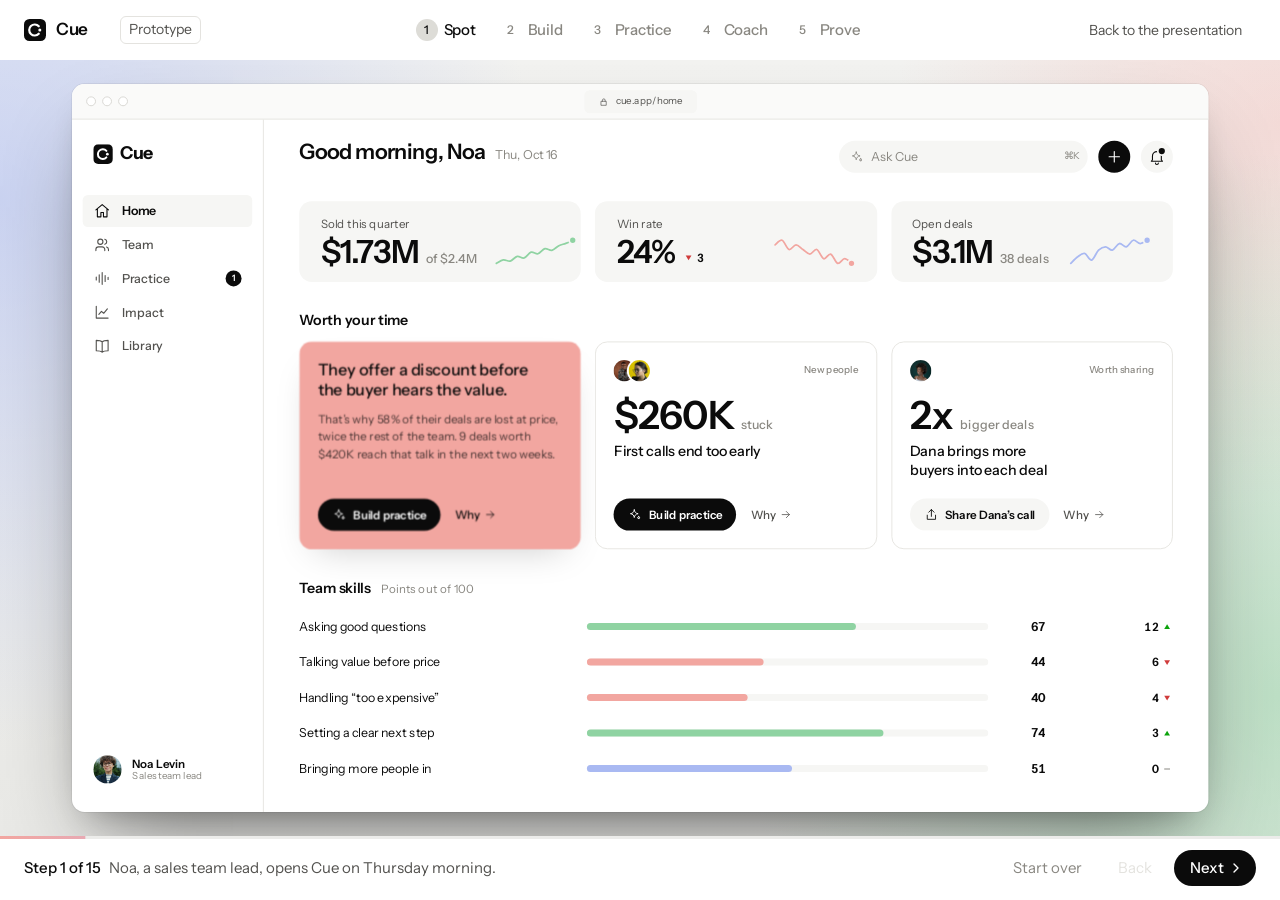
==== prototype.html @ a3259789 "Noa's home: the first insight card shows its essence once The first time the home opens, the first c" ====
<!doctype html>
<html lang="en" data-proto-page>
<head>
  <meta charset="utf-8">
  <meta name="viewport" content="width=device-width, initial-scale=1">
  <title>Cue · Prototype</title>
  <meta name="description" content="The Cue prototype: a clickable walkthrough of the concept, from Noa's homepage to the impact of a practice.">
  <link rel="icon" href="favicon.svg" type="image/svg+xml">
  <link rel="preconnect" href="https://fonts.googleapis.com">
  <link rel="preconnect" href="https://fonts.gstatic.com" crossorigin>
  <link rel="stylesheet" href="https://fonts.googleapis.com/css2?family=Instrument+Sans:wght@400;500;600;700&family=Geist+Mono:wght@400;500&family=Lato:wght@400;700;900&family=Roboto:wght@400;500;700&display=swap">
  <link rel="stylesheet" href="https://fonts.googleapis.com/css2?family=Material+Symbols+Outlined:opsz,wght,FILL,GRAD@20..24,400,0,0&display=block">
  <link rel="stylesheet" href="css/tokens.css?v=8">
  <link rel="stylesheet" href="css/v2.css?v=114">
  <link rel="stylesheet" href="css/app.css?v=87">
</head>
<body class="proto-page">
  <svg width="0" height="0" style="position:absolute" aria-hidden="true">
    <defs>
      <linearGradient id="cue-spark-fill" x1="0" y1="0" x2="0" y2="1">
        <stop offset="0" stop-color="#0b0b0b" stop-opacity=".12"/>
        <stop offset="1" stop-color="#0b0b0b" stop-opacity="0"/>
      </linearGradient>
    </defs>
  </svg>

  <!-- The prototype on its own page. Its bar is the only navigation here -->
  <header class="proto-top" data-component="Prototype/Bar">
    <a class="shell-brand" href="index.html" data-proto-return><img src="favicon.svg" alt="">Cue</a>
    <span class="shell-label proto-top-tag">Prototype</span>
    <ol class="shell-loop" data-component="Shell/Loop" aria-label="Jump to a move">
      <li><button data-act="0"><span class="shell-label">1</span>Spot</button></li>
      <li><button data-act="1"><span class="shell-label">2</span>Build</button></li>
      <li><button data-act="2"><span class="shell-label">3</span>Practice</button></li>
      <li><button data-act="3"><span class="shell-label">4</span>Coach</button></li>
      <li><button data-act="4"><span class="shell-label">5</span>Prove</button></li>
    </ol>
    <a class="proto-return" href="index.html#solution" data-proto-return>Back to the presentation</a>
  </header>
  <!-- Shown on phones only -->
  <p class="proto-phone-note">Best viewed on a computer.</p>

  <section class="shell-stage proto-stage" aria-label="Prototype" data-component="Shell/Stage">
    <img class="shell-stage-bg" src="assets/people/sam-full.jpg" alt="">
    <div class="shell-stage-fit">
      <div id="cue-proto"></div>
    </div>
  </section>

  <footer class="proto-caption" data-component="Prototype/Caption">
    <p class="shell-caption-text"><b data-proto-step>Step 1 of 15</b><span data-proto-caption></span></p>
    <span data-proto-extra></span>
    <div class="shell-controls">
      <button data-proto="prev">Back</button>
      <button data-proto="next">Next<svg viewBox="0 0 24 24" aria-hidden="true"><path d="m9 6 6 6-6 6"/></svg></button>
      <button data-proto="restart">Start over</button>
    </div>
  </footer>

  <script src="js/icons.js?v=8"></script>
  <script src="js/charts.js?v=7"></script>
  <script src="js/app.js?v=103"></script>
  <script>
    /* Opened from Present mode: going back returns to the slide, still presenting */
    (function () {
      var q = new URLSearchParams(location.search);
      if (q.get('return') !== 'present') return;
      var to = 'index.html?present=' + (q.get('slide') || '3');
      document.querySelectorAll('[data-proto-return]').forEach(function (a) { a.href = to; });
    })();
  </script>
</body>
</html>
---- css/tokens.css ----
/* Cue design tokens.
   Every name maps 1:1 to a Figma variable: --color-ink-2 becomes color/ink/2,
   --space-5 becomes space/5, and so on. Change a value here, not in the components. */

:root {
  /* color / paper and ink */
  --color-paper: #ffffff;
  --color-paper-2: #f6f6f4;      /* hover, quiet fills */
  --color-paper-3: #ececea;      /* bar tracks */
  --color-ink: #0b0b0b;          /* text, rules, primary buttons */
  --color-ink-2: #52514e;        /* secondary text */
  --color-ink-3: #898781;        /* muted text, axis labels */
  --color-line: #e4e3df;         /* hairlines */
  --color-line-strong: #0b0b0b;  /* Swiss rules */

  /* color / change (only for up and down changes, always with an arrow and a label) */
  --color-up: #006300;
  --color-up-mark: #0ca30c;
  --color-up-soft: #e9f4e6;
  --color-down: #b3261e;
  --color-down-mark: #d03b3b;
  --color-down-soft: #fbebe9;

  /* color / viz. Pastel marks for graphs only. Numbers and labels stay black and white. */
  --viz-up: #8fd3a2;
  --viz-up-soft: #e6f6ea;
  --viz-down: #f2a6a0;
  --viz-down-soft: #fdeceb;
  --viz-calm: #a9b9f2;
  --viz-calm-soft: #eceffd;
  --viz-base: #e4e3de;

  /* color / person. Sampled from each photo's background, snapped to the chart palette.
     A person's line, dot or bar always uses their own color. */
  --person-sam: #2a78d6;
  --person-lucia: #eb6834;
  --person-dana: #1baf7a;
  --person-hana: #eda100;
  --person-theo: #008300;
  --person-omar: #6250d6;
  --person-kofi: #e34948;

  /* type / family */
  --font-sans: "Instrument Sans", "Helvetica Neue", Helvetica, Arial, sans-serif;
  --font-mono: "Geist Mono", ui-monospace, "SF Mono", Menlo, monospace;

  /* type / size */
  --text-2xs: 10px;
  --text-xs: 11px;
  --text-sm: 13px;
  --text-md: 14px;
  --text-lg: 16px;
  --text-xl: 20px;
  --text-2xl: 24px;
  --text-3xl: 36px;
  --text-4xl: 44px;

  /* type / shell. Five styles only: display, title, lead, body, label */
  --shell-display: clamp(44px, 5.4vw, 78px);
  --shell-title: clamp(32px, 3vw, 44px);
  --shell-lead: 20px;
  --shell-body: 15px;
  --shell-label: 11px;

  /* type / tracking */
  --tracking-display: -0.045em;
  --tracking-tight: -0.025em;
  --tracking-snug: -0.01em;
  --tracking-mono: 0.06em;

  /* space (8px base, 4px half step) */
  --space-1: 4px;
  --space-2: 8px;
  --space-3: 12px;
  --space-4: 16px;
  --space-5: 24px;
  --space-6: 32px;
  --space-7: 40px;
  --space-8: 48px;
  --space-9: 64px;
  --space-10: 96px;
  --space-11: 128px;

  /* radius */
  --radius-xs: 4px;
  --radius-sm: 6px;
  --radius-md: 10px;
  --radius-lg: 14px;
  --radius-pill: 999px;

  /* grid (the shell's Swiss grid) */
  --grid-columns: 12;
  --grid-gutter: 24px;
  --grid-margin: 48px;
  --grid-max: 1440px;

  /* motion */
  --ease-out: cubic-bezier(0.2, 0.7, 0.2, 1);
  --duration-fast: 160ms;
  --duration-base: 320ms;
  --duration-slow: 900ms;
}


@media (max-width: 900px) {
  :root { --grid-margin: 16px; --grid-gutter: 16px; }
}

/* Keyboard focus: one quiet ring everywhere */
:focus { outline: none; }
:focus-visible { outline: 2px solid #0b0b0b; outline-offset: 2px; border-radius: 6px; }
.cue-call :focus-visible, .cue-calm :focus-visible { outline-color: #ffffff; }
[contenteditable]:focus-visible, input:focus-visible { outline: none; }
---- css/v2.css ----
/* The presentation shell, version 2 (index.html and prototype.html).
   A copy of shell.css, plus: four framed slides, Present mode, and the prototype on its own page.
   One left axis, five type styles, almost no lines. The product lives in app.css under .cue. */

*, *::before, *::after { box-sizing: border-box; }
html { scroll-behavior: smooth; }
body {
  margin: 0;
  background: var(--color-paper);
  color: var(--color-ink);
  font-family: var(--font-sans);
  font-size: var(--shell-body);
  line-height: 1.5;
  -webkit-font-smoothing: antialiased;
  -moz-osx-font-smoothing: grayscale;
  text-rendering: optimizeLegibility;
}
img { display: block; max-width: 100%; }
a { color: inherit; text-decoration: none; }

/* One container, one left edge */
.shell-wrap {
  width: 100%;
  max-width: var(--grid-max);
  margin: 0 auto;
  padding: 0 var(--grid-margin);
}

/* The five type styles: display, title, lead, body, label */
.shell-display {
  margin: 0;
  font-size: var(--shell-display);
  font-weight: 500;
  line-height: 1.02;
  letter-spacing: -0.04em;
}
.shell-title {
  margin: 0;
  font-size: var(--shell-title);
  font-weight: 500;
  line-height: 1.1;
  letter-spacing: -0.03em;
}
.shell-lead {
  margin: 0;
  max-width: 30em;
  font-size: var(--shell-lead);
  font-weight: 400;
  line-height: 1.45;
  letter-spacing: -0.01em;
  color: var(--color-ink-2);
  text-wrap: pretty;
}
.shell-label {
  font-family: var(--font-sans);
  font-size: 14px;
  font-weight: 400;
  letter-spacing: 0;
  line-height: 1.4;
  color: var(--color-ink-3);
}

/* Nav: brand left, sections right */
.shell-nav {
  position: sticky;
  top: 0;
  z-index: 20;
  background: color-mix(in srgb, var(--color-paper) 86%, transparent);
  backdrop-filter: saturate(1.4) blur(14px);
  -webkit-backdrop-filter: saturate(1.4) blur(14px);
}
.shell-nav .shell-wrap { height: 64px; display: flex; align-items: center; gap: var(--space-6); }
.shell-brand { display: flex; align-items: center; gap: 10px; font-size: 17px; font-weight: 600; letter-spacing: -0.02em; }
.shell-brand img { width: 22px; height: 22px; }
.shell-links { margin-left: auto; display: flex; gap: var(--space-6); }
.shell-links a { font-size: 14px; color: var(--color-ink-3); transition: color var(--duration-fast); }
.shell-links a:hover, .shell-links a[aria-current="true"] { color: var(--color-ink); }
/* The prototype, one click from anywhere: a small black pill at the end of the header */
.shell-nav-cta { display: inline-flex; align-items: center; gap: 6px; height: 32px; padding: 0 12px 0 14px; border-radius: var(--radius-pill); background: var(--color-ink); font-size: 13px; font-weight: 500; white-space: nowrap; color: var(--color-paper); transition: background var(--duration-fast); }
.shell-nav-cta:hover { background: #2b2b29; }
.shell-nav-cta svg { width: 13px; height: 13px; fill: none; stroke: currentColor; stroke-width: 2; stroke-linecap: round; stroke-linejoin: round; }

/* Cover, with a background drawn only from graphs and people (js/hero.js) */
.shell-cover { position: relative; overflow: hidden; padding: var(--space-10) 0 0; }
.shell-cover .shell-wrap { position: relative; z-index: 1; }
/* The chart sits right under the text and tucks 96px behind it (the line is low on the left) */
.shell-hero-bg { position: relative; z-index: 0; margin-top: calc(var(--space-10) * -1); pointer-events: none; }
.hero { display: block; width: 100%; height: auto; aspect-ratio: 1440 / 440; }
/* The chart's soft fill keeps going down behind the first slide, then fades to white, so the card stands out.
   It fades in together with the chart's fill */
:root:not(.is-presenting) .shell-cover + .slide { position: relative; }
:root:not(.is-presenting) .shell-cover + .slide > .shell-wrap { position: relative; z-index: 1; }
:root:not(.is-presenting) .shell-cover + .slide::before {
  content: "";
  position: absolute;
  inset: 0 0 auto;
  height: 480px;
  pointer-events: none;
  background:
    linear-gradient(180deg, rgba(255, 255, 255, 0), var(--color-paper)),
    linear-gradient(90deg, rgba(242, 166, 160, 0.15), rgba(169, 185, 242, 0.15) 50%, rgba(143, 211, 162, 0.15));
  opacity: 0;
  animation: hero-fade 1.6s var(--ease-out) 0.9s forwards;
}

/* line: the chart draws in, dots and people pop, people float */
.hero-stroke { stroke-dasharray: 1; stroke-dashoffset: 1; animation: hero-draw 2.2s var(--ease-out) 0.2s forwards; }
.hero-area { opacity: 0; animation: hero-fade 1.6s var(--ease-out) 0.9s forwards; }
.hero-dot { transform-box: fill-box; transform-origin: center; transform: scale(0); animation: hero-pop 420ms var(--ease-out) forwards; animation-delay: calc(0.35s + var(--i) * 0.11s); }
.hero-person { opacity: 0; animation: hero-person 700ms var(--ease-out) forwards, hero-float 5s ease-in-out infinite; animation-delay: calc(1.2s + var(--i) * 0.25s), calc(2s + var(--i) * 0.6s); }


@keyframes hero-draw { to { stroke-dashoffset: 0; } }
@keyframes hero-fade { to { opacity: 1; } }
@keyframes hero-pop { 0% { transform: scale(0); } 70% { transform: scale(1.3); } 100% { transform: scale(1); } }
@keyframes hero-person { from { opacity: 0; transform: translateY(10px); } to { opacity: 1; transform: none; } }
@keyframes hero-float { 0%, 100% { translate: 0 0; } 50% { translate: 0 -5px; } }
/* Phones: the chart shrinks with the screen, so the faces grow a little, up from the line */
@media (max-width: 600px) {
  .hero-person { transform-box: fill-box; transform-origin: 50% 100%; scale: 1.6; }
}
.shell-cover .shell-label { margin-bottom: var(--space-6); }
.shell-cover .shell-lead { margin-top: var(--space-6); }

/* Section */
.shell-section { padding: var(--space-10) 0 var(--space-6); }
.shell-section .shell-label { margin-bottom: var(--space-4); }
.shell-section .shell-lead { margin-top: var(--space-4); }

/* Blocks inside a section: a label, then one list or one paragraph */
.shell-block { margin-top: var(--space-8); }
.shell-block > .shell-label { margin-bottom: var(--space-4); }
.shell-text { margin: 0; max-width: 36em; font-size: 15px; line-height: 1.5; color: var(--color-ink-2); text-wrap: pretty; }
.shell-list { margin: var(--space-8) 0 0; padding: 0; list-style: none; display: flex; flex-direction: column; gap: var(--space-3); max-width: 38em; }
.shell-block .shell-list { margin-top: 0; }
.shell-list li { font-size: 15px; line-height: 1.5; color: var(--color-ink-2); text-wrap: pretty; }
.shell-list b { font-weight: 500; color: var(--color-ink); }
.shell-list--time li { padding-left: 22px; text-indent: -22px; }
.shell-list--time i { display: inline-block; width: 10px; height: 10px; margin-right: 12px; border-radius: 50%; background: var(--c); }

/* Three people: photo, name, the job in their words */
.shell-people { margin: 0; padding: 0; list-style: none; display: flex; flex-direction: column; gap: var(--space-5); }
.shell-people li { display: flex; align-items: center; gap: var(--space-4); }
.shell-people img { width: 56px; height: 56px; border-radius: 50%; object-fit: cover; flex: none; }
.shell-people div { display: flex; flex-direction: column; gap: 2px; }
.shell-person { font-size: 14px; color: var(--color-ink-3); }
.shell-people q { font-size: var(--shell-lead); line-height: 1.35; letter-spacing: -0.01em; color: var(--color-ink); quotes: "\201C" "\201D"; text-indent: -0.42em; }

/* The loop: five moves in one row, the current one in ink */
.shell-loop {
  margin: var(--space-8) 0 0;
  padding: 0;
  list-style: none;
  display: flex;
  flex-wrap: wrap;
  gap: var(--space-2) var(--space-6);
}
.shell-loop button {
  display: flex;
  align-items: baseline;
  gap: var(--space-2);
  padding: 0;
  border: 0;
  background: none;
  font: inherit;
  font-size: 17px;
  font-weight: 500;
  letter-spacing: -0.015em;
  color: var(--color-ink-3);
  cursor: pointer;
  transition: color var(--duration-base);
}
.shell-loop button .shell-label { color: inherit; }
.shell-loop button:hover { color: var(--color-ink-2); }
.shell-loop button.is-current { color: var(--color-ink); }
.shell-loop button:disabled { cursor: default; color: var(--color-line); }
.shell-loop button:disabled:hover { color: var(--color-line); }

/* Prototype controls: quiet text buttons */
.shell-controls { display: flex; gap: var(--space-5); }
.shell-controls button {
  padding: 0;
  border: 0;
  background: none;
  font: inherit;
  font-size: 14px;
  color: var(--color-ink-2);
  cursor: pointer;
  transition: color var(--duration-fast);
}
.shell-controls button:hover { color: var(--color-ink); }
.shell-controls button:disabled { color: var(--color-line); cursor: default; }
.shell-caption-text { margin: 0; }
/* A small switch next to the caption, e.g. Slack or Gmail */
.shell-switch { display: inline-flex; padding: 2px; gap: 2px; border-radius: var(--radius-pill); background: var(--color-paper-2); }
.shell-switch button { height: 26px; padding: 0 12px; border: 0; border-radius: var(--radius-pill); background: transparent; font: inherit; font-size: 13px; color: var(--color-ink-2); cursor: pointer; }
.shell-switch button[aria-pressed="true"] { background: var(--color-paper); color: var(--color-ink); box-shadow: 0 1px 2px rgba(0, 0, 0, 0.08); }
[data-proto-extra]:empty { display: none; }

/* Stage: the product sits on a blurred photo, so it reads as software, not as the page */
.shell-stage {
  position: relative;
  overflow: hidden;
  isolation: isolate;
  padding: var(--space-9) var(--grid-margin);
  background: #8fcfd6;
}
.shell-stage-bg {
  position: absolute;
  inset: -12%;
  width: 124%;
  height: 124%;
  object-fit: cover;
  filter: blur(70px) saturate(1.1);
  transform: scale(1.15);
  z-index: -1;
}
.shell-stage::after {
  content: "";
  position: absolute;
  inset: 0;
  z-index: -1;
  background: linear-gradient(180deg, rgba(255, 255, 255, 0.08), rgba(0, 0, 0, 0.16));
}
.shell-stage-fit { margin: 0 auto; max-width: 1280px; }
.shell-stage-note { display: none; }

/* Caption: one quiet line under the stage, controls on the right */
.shell-caption { padding: var(--space-4) 0 0; font-size: 14px; color: var(--color-ink-3); }
.shell-caption .shell-wrap { display: flex; align-items: baseline; gap: var(--space-5); }
.shell-caption .shell-controls { margin-left: auto; }
.shell-caption-text b { font-weight: 500; color: var(--color-ink); margin-right: var(--space-2); }

/* Full screen: the stage takes the whole window, with one bar on top */
.shell-stage-bar { display: none; }
:root.is-full { overflow: hidden; }
:root.is-full .shell-stage {
  position: fixed;
  inset: 0;
  z-index: 100;
  padding: 72px 24px 24px;
  display: flex;
  flex-direction: column;
  align-items: center;
  justify-content: center;
}
:root.is-full .shell-stage-bar {
  position: absolute;
  top: 0;
  left: 0;
  right: 0;
  height: 56px;
  display: flex;
  align-items: center;
  gap: var(--space-5);
  padding: 0 24px;
  background: color-mix(in srgb, var(--color-paper) 82%, transparent);
  backdrop-filter: blur(14px);
  -webkit-backdrop-filter: blur(14px);
  font-size: 14px;
  color: var(--color-ink-3);
}
:root.is-full .shell-stage-bar .shell-controls { margin-left: auto; }
:root.is-full .shell-stage-fit { margin: 0; }

/* Footer: one quiet line */
.shell-foot { position: relative; padding: var(--space-6) 0 var(--space-8); font-size: 13px; color: var(--color-ink-3); }
.shell-foot .shell-wrap { position: relative; z-index: 1; }
/* The end glow: five soft color clouds from the deck's palette, blurred and drifting slowly.
   It starts behind the closing and fades out toward the top, so it never touches the slides */
.end-glow { position: absolute; z-index: 0; left: 0; right: 0; bottom: 0; top: -170px; overflow: hidden; pointer-events: none;
  -webkit-mask-image: linear-gradient(to bottom, transparent, rgba(0, 0, 0, 0.75) 60%, #000); mask-image: linear-gradient(to bottom, transparent, rgba(0, 0, 0, 0.75) 60%, #000); }
.end-glow i { position: absolute; bottom: -230px; width: 36vw; max-width: 500px; aspect-ratio: 1; border-radius: 50%; background: var(--c); opacity: 0.45; filter: blur(80px); animation: end-drift var(--t) ease-in-out infinite alternate; animation-delay: var(--dl); }
.end-glow i:nth-child(1) { --c: #f2a6a0; --t: 6s; --dl: -2s; left: -6%; }
.end-glow i:nth-child(2) { --c: #cdb3e6; --t: 7.5s; --dl: -5s; left: 16%; bottom: -260px; }
.end-glow i:nth-child(3) { --c: #b8b3f0; --t: 6.5s; --dl: -3s; left: 38%; }
.end-glow i:nth-child(4) { --c: #8fd3d8; --t: 8s; --dl: -6s; left: 58%; bottom: -260px; }
.end-glow i:nth-child(5) { --c: #8fd3a2; --t: 7s; --dl: -4s; left: 78%; }
@keyframes end-drift {
  0% { transform: translate(0, 0) scale(1); }
  33% { transform: translate(18vw, -60px) scale(1.25); }
  66% { transform: translate(-8vw, -20px) scale(1.05); }
  100% { transform: translate(-18vw, 30px) scale(0.85); }
}

@media (max-width: 900px) {
  .shell-links { display: none; }
  .shell-cover { padding: var(--space-9) 0 0; }
  .shell-hero-bg { margin-top: calc(var(--space-5) * -1); }
  .shell-section { padding: var(--space-8) 0 var(--space-5); }
  .shell-lead { font-size: 18px; }
  .shell-loop { margin-top: var(--space-6); }
  .shell-stage { padding: var(--space-5) var(--grid-margin); }
  .shell-caption .shell-wrap { flex-direction: column; gap: var(--space-2); }
  .shell-caption .shell-controls { margin-left: 0; }
  .shell-list li, .shell-text { font-size: 15px; }
  .shell-people q { font-size: 18px; }
}


@media (max-width: 600px) {
  .shell-stage-note { display: block; margin: var(--space-4) 0 0; color: #fff; text-align: center; }
  .shell-full-btn { display: none; }
}

/* ===== Version 2: the four slides ===== */

/* Nav: a quiet Present button after the slide links */
.shell-present { display: inline-flex; align-items: center; gap: 6px; height: 32px; padding: 0 14px 0 11px; border: 1px solid var(--color-line); border-radius: var(--radius-pill); background: var(--color-paper); font: inherit; font-size: 14px; font-weight: 500; color: var(--color-ink); cursor: pointer; transition: background var(--duration-fast), border-color var(--duration-fast); }
.shell-present:hover { background: var(--color-paper-2); border-color: var(--color-paper-2); }
.shell-present svg { width: 12px; height: 12px; fill: currentColor; }
.shell-present[hidden] { display: none; }

/* A slide: one white frame with a hairline, like the product's cards, at least 16:9 */
.slide { padding: var(--space-5) 0; }
.slide:first-of-type { padding-top: var(--space-9); }
.slide-frame {
  display: flex;
  flex-direction: column;
  aspect-ratio: 16 / 9;
  padding: var(--space-7) var(--space-9) var(--space-8);
  border: 1px solid var(--color-line);
  border-radius: 24px;
  background: var(--color-paper);
}
.slide-head { display: flex; justify-content: space-between; gap: var(--space-5); margin-bottom: var(--space-8); }
.slide-head .shell-label { margin: 0; }
.slide-frame > .shell-lead { margin-top: var(--space-4); }
.slide-frame { --shell-lead: 18px; }
.slide-cols { display: grid; grid-template-columns: 1fr 1fr; gap: var(--space-9); margin-top: var(--space-8); align-items: start; }
.slide-cols > div > .shell-label { margin-bottom: var(--space-4); }
/* Title on top, details at the bottom of the frame: the space between is on purpose */
.slide-frame > .slide-cols:last-child:not(.slide-cols--flow) { margin-top: auto; padding-top: var(--space-8); }
.slide-cols .shell-list { margin-top: 0; }

/* Slide 1: the words on the left, today's library on the right as a bento.
   Both columns run the full height. On the left, the points sit in the middle so the space around them is even */
.lxp-layout { display: grid; grid-template-columns: minmax(0, 1fr) minmax(0, 1fr); gap: var(--space-9); }
.lxp-text { display: flex; flex-direction: column; }
.lxp-text .shell-lead { margin-top: var(--space-4); }
.lxp-points { display: flex; flex-direction: column; }
.lxp-points > :first-child { margin: var(--space-7) 0; }
.lxp-points .shell-label { margin-bottom: var(--space-3); }
.lxp-points .shell-list { margin-top: 0; }
/* The opportunity: the slide's answer, on a soft color */
.opp-panel { align-self: flex-start; padding: 16px 22px 18px; border-radius: 16px; background: var(--viz-calm-soft); }
.opp-panel .shell-label { color: #5a68ad; }

/* The library: four courses the same size, and the report card that comes in from the right, over them */
/* The library sits as tall as the words beside it, and no wider than 500px, so the slide has air */
.bento { position: relative; justify-self: end; width: 100%; max-width: 500px; min-height: 360px; margin: 0; }
.bento-courses { position: absolute; top: 0; bottom: 0; left: 0; right: 64px; display: grid; grid-template-columns: repeat(2, minmax(0, 1fr)); grid-template-rows: repeat(2, minmax(0, 1fr)); gap: 12px; }
.bento-cell { position: relative; overflow: hidden; min-width: 0; min-height: 0; border-radius: 18px; background: var(--color-paper-2); }
.bento-cell img { position: absolute; inset: 0; width: 100%; height: 100%; object-fit: cover; }
.bento-cell::after { content: ""; position: absolute; inset: 45% 0 0; background: linear-gradient(to bottom, rgba(0, 0, 0, 0), rgba(0, 0, 0, 0.58)); }
.lxp-done { position: absolute; z-index: 1; left: 10px; top: 10px; display: inline-flex; align-items: center; gap: 4px; height: 20px; padding: 0 7px; border-radius: 10px; background: rgba(255, 255, 255, 0.94); font-size: 10.5px; font-weight: 500; color: var(--color-ink); }
.lxp-done svg { width: 10px; height: 10px; fill: none; stroke: var(--color-up); stroke-width: 3; }
.bento-cap { position: absolute; z-index: 1; left: 12px; right: 12px; bottom: 10px; display: flex; flex-direction: column; gap: 1px; color: #fff; }
.bento-cap b { font-size: 13px; line-height: 1.25; font-weight: 500; text-wrap: balance; }
.bento-cap span { font-size: 11px; color: rgba(255, 255, 255, 0.8); }
/* The report: a white card on the right, in the middle, over the courses */
.bento-report { position: absolute; right: 0; top: 50%; translate: 0 -50%; width: 232px; padding: 14px 16px 0; border-radius: 16px; background: var(--color-paper); box-shadow: 0 0 0 1px var(--color-line), 0 24px 50px -20px rgba(0, 0, 0, 0.25); }
.bento-report-title { display: block; font-size: 12px; line-height: 1; color: var(--color-ink-3); }
/* Every row the same height, text centered in it, so the gaps around each line look even */
.bento-stat { display: flex; align-items: center; justify-content: space-between; gap: 12px; height: 44px; border-top: 1px solid var(--color-line); font-size: 13px; line-height: 1; white-space: nowrap; color: var(--color-ink-2); }
.bento-report-title + .bento-stat { border-top: 0; }
.bento-stat b { font-size: 18px; font-weight: 400; line-height: 1; letter-spacing: -0.01em; color: var(--color-ink); font-variant-numeric: tabular-nums; }
.bento-stat.is-missing b { font-size: 13px; letter-spacing: 0; color: var(--color-down); }
/* Smaller text on the last line, so its row is 2px shorter to keep the gaps even */
.bento-stat.is-missing { height: 42px; }

/* Appearing: the courses one by one from the top, then the report slides in from the right.
   Only when the script is on, so without it everything simply shows */
.can-animate [data-appear] .bento-cell { opacity: 0; transform: translateY(18px); }
.can-animate [data-appear] .bento-report { opacity: 0; transform: translateX(40px); }
.can-animate [data-appear].is-in .bento-cell { animation: appear-up 640ms var(--ease-out) forwards; animation-delay: calc(var(--d) * 160ms); }
.can-animate [data-appear].is-in .bento-report { animation: appear-left 720ms var(--ease-out) 620ms forwards; }
@keyframes appear-up { to { opacity: 1; transform: none; } }
@keyframes appear-left { to { opacity: 1; transform: none; } }
@media (prefers-reduced-motion: reduce) {
  .can-animate [data-appear] .bento-cell, .can-animate [data-appear] .bento-report { opacity: 1; transform: none; }
}
/* Slide 2: the words and the people on the left, one recorded call on the right */
/* The call sits level with the words beside it, so the smaller text and the card stay balanced */
.focus-layout { display: grid; grid-template-columns: minmax(0, 1fr) 470px; gap: 96px; align-items: center; }
.focus-text { display: flex; flex-direction: column; }
.focus-text .shell-lead { margin-top: var(--space-4); max-width: 34em; }
/* Who we design for sits right under the lead */
.who { margin-top: var(--space-8); }
.who .shell-label { margin-bottom: var(--space-5); }
.who-list { margin: 0; padding: 0; list-style: none; display: flex; flex-direction: column; gap: var(--space-5); }
.who-list li { display: flex; align-items: flex-start; gap: var(--space-4); }
.who-list img { width: 48px; height: 48px; flex: none; border-radius: 50%; object-fit: cover; }
.who-list div { display: flex; flex-direction: column; gap: 3px; padding-top: 2px; }
.who-list q { font-size: 15px; line-height: 1.45; color: var(--color-ink-2); quotes: "\201C" "\201D"; }

/* The call: a dark player. One line of time, the moment the price came up, and what the client said */
.call { --x: 30%; --on-dark: rgba(255, 255, 255, 0.55); --hot: #ff6b5e; align-self: center; margin: 0; padding: 26px 28px 28px; border-radius: 20px; background: #121211; box-shadow: 0 30px 70px -30px rgba(0, 0, 0, 0.45); }
.call-head { display: flex; align-items: center; justify-content: space-between; font-size: 14px; color: var(--on-dark); }
.call-wave { position: relative; height: 56px; margin: 56px 0 0; display: flex; align-items: center; justify-content: space-between; }
.call-wave i { width: 4px; height: var(--h); flex: none; border-radius: 2px; background: rgba(255, 255, 255, 0.24); }
.call-wave i.is-moment { background: var(--hot); }
/* The marker runs from the tag, through the wave, down the side of the quote */
.call-mark { position: absolute; top: -40px; bottom: -82px; left: var(--x); width: 2px; margin-left: -1px; border-radius: 1px; background: var(--hot); }
.call-mark::before { content: ""; position: absolute; top: 0; left: 50%; width: 8px; height: 8px; margin-left: -4px; border-radius: 50%; background: var(--hot); }
.call-tag { position: absolute; top: -6px; left: 12px; padding: 3px 10px; border-radius: 12px; background: rgba(255, 107, 94, 0.16); font-size: 12.5px; font-weight: 500; white-space: nowrap; color: #ff8f84; }
.call-quote { margin: 18px 0 0 calc(var(--x) + 14px); }
.call-quote span { display: block; margin-bottom: 4px; font-size: 13px; color: var(--on-dark); }
.call-quote p { margin: 0; font-size: 15px; line-height: 1.35; letter-spacing: -0.01em; color: #fff; }
/* The part of the call already played is a little brighter */
.call-wave i.is-played { background: rgba(255, 255, 255, 0.55); }

/* Playing: the line runs from the start to 4:12 and stops. The moment turns red,
   the tag pops in, the line reaches down, and what the client said appears */
.can-animate .call[data-appear] .call-mark { left: 0; top: -8px; bottom: -8px; }
.can-animate .call[data-appear] .call-wave i.is-played, .can-animate .call[data-appear] .call-wave i.is-moment { background: rgba(255, 255, 255, 0.24); }
.can-animate .call[data-appear] .call-tag { opacity: 0; }
.can-animate .call[data-appear] .call-quote { opacity: 0; transform: translateY(8px); }
.can-animate .call[data-appear].is-in .call-mark { animation: call-run 1600ms cubic-bezier(0.45, 0, 0.25, 1) 300ms both, call-open 520ms var(--ease-out) 2000ms both; }
.can-animate .call[data-appear].is-in .call-wave i.is-played { animation: call-played 220ms linear both; animation-delay: calc(300ms + var(--p) * 1600ms); }
.can-animate .call[data-appear].is-in .call-wave i.is-moment { animation: call-hot 360ms var(--ease-out) 1850ms both; }
.can-animate .call[data-appear].is-in .call-tag { animation: call-pop 380ms var(--ease-out) 2050ms both; }
.can-animate .call[data-appear].is-in .call-quote { animation: appear-up 560ms var(--ease-out) 2350ms both; }
@keyframes call-run { from { left: 0; } to { left: var(--x); } }
@keyframes call-open { from { top: -8px; bottom: -8px; } to { top: -40px; bottom: -82px; } }
@keyframes call-played { to { background: rgba(255, 255, 255, 0.55); } }
@keyframes call-hot { to { background: var(--hot); } }
@keyframes call-pop { from { opacity: 0; transform: translateY(4px) scale(0.96); } to { opacity: 1; transform: none; } }
@media (prefers-reduced-motion: reduce) {
  .can-animate .call[data-appear] .call-mark { left: var(--x); top: -40px; bottom: -82px; }
  .can-animate .call[data-appear] .call-wave i.is-played { background: rgba(255, 255, 255, 0.55); }
  .can-animate .call[data-appear] .call-wave i.is-moment { background: var(--hot); }
  .can-animate .call[data-appear] .call-tag, .can-animate .call[data-appear] .call-quote { opacity: 1; transform: none; }
}
/* The opportunity is the slide's answer: bigger, and in black */
.slide-answer { margin: 0; max-width: 26em; font-size: 18px; line-height: 1.4; letter-spacing: -0.015em; color: var(--color-ink); text-wrap: pretty; }
:root:not(.is-presenting) .lxp-points .slide-answer { font-size: clamp(16px, 1.3vw, 18px); }


/* Slide 3: the loop as a vertical flow. Each move is one row and opens the prototype there */
/* Slide 3: the headline, then the five steps right under it, all on the left */
.slide-cols--flow { grid-template-columns: minmax(0, 680px); margin-top: 0; align-items: stretch; flex: 1; }
.slide-cols--flow .flow-steps { margin-top: var(--space-8); }
/* The list is as wide as its longest line, so the faces and arrows sit just after the text, still in one column */
.slide-cols--flow .flow-steps { width: fit-content; max-width: 100%; }
.slide-cols--flow .flow-step-text span { white-space: nowrap; }
.slide-cols--flow .flow-step-text { margin-right: var(--space-2); }
.slide-cols--flow .flow-step-go { margin-left: -6px; }
.slide-cols--flow > div { align-self: start; }
.slide-cols--flow > .flow-steps { align-self: end; }
.slide-cols--flow .shell-lead { margin-top: var(--space-4); }
.flow-steps { position: relative; margin: 0; padding: 0; list-style: none; display: flex; flex-direction: column; gap: var(--space-3); }
.flow-steps::before { content: ""; position: absolute; z-index: 1; top: 24px; bottom: 24px; left: 13px; width: 2px; border-radius: 1px; background: linear-gradient(180deg, #f2a6a0, #b8b3f0 50%, #8fd3d8 75%, #8fd3a2); }
/* Each row is one link. On hover the whole row gets a soft grey background, the line and dots stay on top */
.flow-steps a { position: relative; display: flex; align-items: center; gap: var(--space-4); min-height: 48px; margin: 0 -12px; padding: var(--space-1) 12px; border-radius: 12px; color: inherit; transition: background var(--duration-fast); }
.flow-steps a:hover { background: var(--color-paper-2); }
.flow-steps a:hover .flow-step-n { border-color: var(--color-paper-2); }
.flow-steps a:hover .flow-step-who img { box-shadow: 0 0 0 2px var(--color-paper-2); }
.flow-step-n { position: relative; z-index: 2; width: 28px; height: 28px; flex: none; display: grid; place-items: center; border: 3px solid var(--color-paper); border-radius: 50%; background: var(--c); font-family: var(--font-sans); font-size: 12px; font-weight: 500; font-variant-numeric: tabular-nums; color: var(--color-ink); }
.flow-step-text { flex: 1; min-width: 0; display: flex; align-items: baseline; gap: var(--space-4); }
.flow-step-text b { width: 76px; flex: none; font-size: 15px; font-weight: 500; }
.flow-step-text span { font-size: 15px; line-height: 1.4; color: var(--color-ink-2); }
.flow-step-who { display: flex; flex: none; }
.flow-step-who img { width: 26px; height: 26px; border-radius: 50%; object-fit: cover; box-shadow: 0 0 0 2px var(--color-paper); }
.flow-step-who img + img { margin-left: -8px; }
.flow-step-go { width: 18px; height: 18px; flex: none; fill: none; stroke: var(--color-ink-3); stroke-width: 1.6; stroke-linecap: round; stroke-linejoin: round; transition: stroke var(--duration-fast); }
.flow-steps a:hover .flow-step-go { stroke: var(--color-ink); }
/* Arriving at slide 3: the hover state runs down the five steps once, quickly, to show they can be clicked */
.flow-steps li:nth-child(1) { --d: 300ms; }
.flow-steps li:nth-child(2) { --d: 460ms; }
.flow-steps li:nth-child(3) { --d: 620ms; }
.flow-steps li:nth-child(4) { --d: 780ms; }
.flow-steps li:nth-child(5) { --d: 940ms; }
.can-animate .flow-steps[data-appear].is-in a { animation: flow-peek 560ms ease-in-out var(--d) backwards; }
.can-animate .flow-steps[data-appear].is-in .flow-step-n { animation: flow-peek-n 560ms ease-in-out var(--d) backwards; }
.can-animate .flow-steps[data-appear].is-in .flow-step-who img { animation: flow-peek-who 560ms ease-in-out var(--d) backwards; }
.can-animate .flow-steps[data-appear].is-in .flow-step-go { animation: flow-peek-go 560ms ease-in-out var(--d) backwards; }
@keyframes flow-peek { 0%, 100% { background-color: rgba(246, 246, 244, 0); } 35%, 60% { background-color: var(--color-paper-2); } }
@keyframes flow-peek-n { 0%, 100% { border-color: var(--color-paper); } 35%, 60% { border-color: var(--color-paper-2); } }
@keyframes flow-peek-who { 0%, 100% { box-shadow: 0 0 0 2px var(--color-paper); } 35%, 60% { box-shadow: 0 0 0 2px var(--color-paper-2); } }
@keyframes flow-peek-go { 0%, 100% { stroke: var(--color-ink-3); } 35%, 60% { stroke: var(--color-ink); } }

/* Slide 4: three steps from first use to deals, then what has to be true */
.ladder { margin: var(--space-8) 0 0; padding: 0; list-style: none; display: grid; grid-template-columns: repeat(3, 1fr); gap: var(--space-6); }
.ladder li { display: flex; flex-direction: column; gap: 6px; padding-top: var(--space-4); border-top: 2px solid var(--c); }
.ladder b { font-size: 17px; font-weight: 500; letter-spacing: -0.01em; }
.ladder p { margin: 0; font-size: 15px; line-height: 1.5; color: var(--color-ink-2); text-wrap: pretty; }
/* One concrete measure per step. The title, text and measure rows line up across the columns */
.ladder li:has(.ladder-measure) { display: grid; grid-row: span 3; grid-template-rows: subgrid; row-gap: 6px; align-content: start; }
.ladder-measure { align-self: stretch; margin-top: 10px; padding: 9px 12px 10px; display: flex; flex-direction: column; gap: 2px; border-radius: 10px; background: color-mix(in srgb, var(--c) 22%, white); font-size: 13px; line-height: 1.45; color: var(--color-ink); text-wrap: pretty; }
/* A soft box in the column's color, with a small label so it reads as the metric */
.ladder-measure-label { font-size: 12px; font-weight: 500; color: rgba(11, 11, 11, 0.55); }
/* Arriving at slide 4: each box fills with its tint from the left, with a soft leading edge,
   one column after the other. Then its text fades in and settles */
.ladder li:nth-child(1) { --s: 0ms; }
.ladder li:nth-child(2) { --s: 160ms; }
.ladder li:nth-child(3) { --s: 320ms; }
.can-animate .ladder[data-appear] .ladder-measure {
  --tint: color-mix(in srgb, var(--c) 22%, white);
  background: linear-gradient(90deg, var(--tint) 0%, var(--tint) 44%, rgba(255, 255, 255, 0) 64%) no-repeat 100% 0 / 250% 100%;
}
.can-animate .ladder[data-appear] .ladder-measure > * { opacity: 0; transform: translateY(4px); }
.can-animate .ladder[data-appear].is-in .ladder-measure { animation: measure-fill 1100ms cubic-bezier(0.22, 0.61, 0.36, 1) calc(250ms + var(--s)) forwards; }
.can-animate .ladder[data-appear].is-in .ladder-measure > * { animation: measure-text 520ms var(--ease-out) calc(720ms + var(--s)) forwards; }
@keyframes measure-fill { to { background-position: 0 0; } }
@keyframes measure-text { to { opacity: 1; transform: none; } }
.ladder + .slide-cols { margin-top: var(--space-8); }
/* Slide 4: the three steps sit in the middle of the free space, like the pictures on slides 1 and 2.
   At least 32px above and below, and always the same on both sides */
.slide-frame--steps > .shell-lead { max-width: 44em; }
.slide-frame--steps > .ladder { margin: auto 0; padding-top: var(--space-6); }
.slide-frame--steps > .slide-cols:last-child:not(.slide-cols--flow) { margin-top: 0; padding-top: var(--space-6); }
.shell-list--plain li { padding-left: 18px; text-indent: -18px; }
.shell-list--plain li::before { content: ""; display: inline-block; width: 6px; height: 6px; margin: 0 12px 2px 0; border-radius: 50%; background: var(--color-ink-3); vertical-align: middle; }

/* After the slides: one quiet invitation to the prototype */
.shell-close { position: relative; z-index: 1; padding: var(--space-10) 0 var(--space-9); }
.shell-close .shell-label { margin-bottom: var(--space-4); }
.shell-close .shell-lead { margin: var(--space-4) 0 var(--space-6); }
.shell-close .shell-title + .shell-btn { margin-top: var(--space-6); }
.shell-btn { display: inline-flex; align-items: center; gap: var(--space-2); height: 44px; padding: 0 20px; border-radius: var(--radius-pill); background: var(--color-ink); font-size: 15px; font-weight: 500; color: var(--color-paper); transition: background var(--duration-fast); }
.shell-btn:hover { background: #2a2a2a; }
.shell-btn svg { width: 16px; height: 16px; fill: none; stroke: currentColor; stroke-width: 1.6; stroke-linecap: round; stroke-linejoin: round; }

/* ===== Present mode: one slide at a time, scaled to the screen ===== */
.present-bar { display: none; }
:root.is-presenting, :root.is-presenting body { overflow: hidden; }
:root.is-presenting body { background: var(--color-paper-2); }
:root.is-presenting .shell-nav, :root.is-presenting .shell-cover, :root.is-presenting .shell-foot, :root.is-presenting .shell-close { display: none; }
:root.is-presenting .slide { position: fixed; inset: 0; z-index: 1; display: flex; align-items: center; justify-content: center; padding: 0; opacity: 0; visibility: hidden; transition: opacity 360ms var(--ease-out), visibility 0s linear 360ms; }
:root.is-presenting .slide.is-shown { opacity: 1; visibility: visible; transition: opacity 360ms var(--ease-out), visibility 0s; }
:root.is-presenting .slide > .shell-wrap { width: auto; max-width: none; padding: 0; }
:root.is-presenting .slide-frame { width: 1440px; height: 810px; aspect-ratio: auto; transform: scale(var(--present-scale, 1)); transform-origin: center; box-shadow: 0 40px 100px -40px rgba(0, 0, 0, 0.22); border-color: transparent; }
:root.is-presenting .present-bar { position: fixed; right: 24px; bottom: 20px; z-index: 5; display: flex; align-items: center; gap: var(--space-2); }
.present-count { min-width: 44px; margin-right: var(--space-2); font-family: var(--font-sans); font-size: 14px; color: var(--color-ink-2); text-align: right; font-variant-numeric: tabular-nums; }
.present-arrow { width: 34px; height: 34px; display: grid; place-items: center; padding: 0; border: 1px solid var(--color-line); border-radius: 50%; background: var(--color-paper); color: var(--color-ink); cursor: pointer; }
.present-arrow svg { width: 16px; height: 16px; fill: none; stroke: currentColor; stroke-width: 1.6; stroke-linecap: round; stroke-linejoin: round; }
.present-arrow:disabled { color: var(--color-line); cursor: default; }
.present-proto { height: 34px; margin-left: var(--space-3); padding: 0 16px; font-size: 14px; }
.present-proto[hidden] { display: none; }
.present-exit { height: 34px; margin-left: var(--space-2); padding: 0 14px; border: 1px solid var(--color-line); border-radius: var(--radius-pill); background: var(--color-paper); font: inherit; font-size: 14px; color: var(--color-ink-2); cursor: pointer; }
.present-exit:hover, .present-arrow:hover:not(:disabled) { background: var(--color-paper); color: var(--color-ink); border-color: var(--color-ink-3); }

/* ===== prototype.html: the prototype on its own page ===== */
.proto-page { height: 100vh; overflow: hidden; display: flex; flex-direction: column; }
.proto-top { flex: none; height: 60px; display: flex; align-items: center; gap: var(--space-6); padding: 0 var(--space-5); }
.proto-top-tag { padding: 3px 8px; border: 1px solid var(--color-line); border-radius: 6px; color: var(--color-ink-2); }
.proto-top .shell-loop { margin: 0 auto; column-gap: var(--space-5); }
.proto-top .shell-loop button { align-items: center; font-size: 15px; }
/* The current move: its number in a filled grey circle */
.proto-top .shell-loop button .shell-label { display: inline-grid; place-items: center; width: 22px; height: 22px; margin-right: -2px; border-radius: 50%; font-size: 12px; font-weight: 500; transition: background var(--duration-base), color var(--duration-base); }
.proto-top .shell-loop button.is-current .shell-label { background: #dddcd7; color: var(--color-ink); }
/* A ghost button, like Back and Start over in the bottom bar */
.proto-return { display: inline-flex; align-items: center; height: 36px; padding: 0 14px; border-radius: var(--radius-pill); font-size: 14px; color: var(--color-ink-2); transition: background var(--duration-fast), color var(--duration-fast); }
.proto-return:hover { background: var(--color-paper-2); color: var(--color-ink); }
.proto-page .proto-stage { flex: 1; min-height: 0; padding: var(--space-5); display: flex; align-items: center; justify-content: center; }
/* Phones: one quiet line that the prototype is made for a computer */
.proto-phone-note { display: none; }
@media (max-width: 767px) {
  .proto-phone-note { display: block; margin: 0; padding: 10px var(--space-4); background: var(--viz-calm-soft); font-size: 13px; line-height: 1.4; text-align: center; color: var(--color-ink); }
}

/* The prototype's background: a light grey with soft washes of the app's own chart colors
   (calm blue, up green, a touch of down coral). Still, no motion */
.proto-page .proto-stage {
  background:
    radial-gradient(42% 70% at 0% 18%, rgba(169, 185, 242, 0.55), rgba(169, 185, 242, 0) 100%),
    radial-gradient(42% 70% at 100% 82%, rgba(143, 211, 162, 0.5), rgba(143, 211, 162, 0) 100%),
    radial-gradient(30% 50% at 100% 8%, rgba(242, 166, 160, 0.32), rgba(242, 166, 160, 0) 100%),
    linear-gradient(180deg, #f4f4f2 0%, #e9e9e6 100%);
}
.proto-page .shell-stage-bg { display: none; }
.proto-page .proto-stage::after { display: none; }
.proto-page .shell-stage-fit { margin: 0; }
.proto-caption { position: relative; flex: none; min-height: 64px; display: flex; align-items: center; gap: var(--space-6); padding: 0 var(--space-5); font-size: 15px; color: var(--color-ink-2); }
.proto-caption .shell-caption-text { flex: 1; min-width: 0; }
.proto-caption .shell-caption-text b { font-weight: 500; color: var(--color-ink); margin-right: var(--space-2); }
/* A thin line on top shows how far into the story you are, in the five move colors */
.proto-caption::before, .proto-caption::after { content: ""; position: absolute; top: 0; left: 0; right: 0; height: 3px; }
.proto-caption::before { background: var(--color-paper-3); }
.proto-caption::after { background: linear-gradient(90deg, #f2a6a0, #cdb3e6, #b8b3f0, #8fd3d8, #8fd3a2); clip-path: inset(0 calc((1 - var(--p, 0)) * 100%) 0 0); transition: clip-path 500ms var(--ease-out); }
/* Three buttons: Start over and Back are ghost buttons, Next is the one solid button */
.proto-caption .shell-controls { align-items: center; gap: var(--space-2); }
.proto-caption [data-proto] { height: 36px; padding: 0 14px; border-radius: var(--radius-pill); font-size: 15px; transition: background var(--duration-fast), color var(--duration-fast); }
.proto-caption [data-proto="restart"] { order: -1; color: var(--color-ink-3); }
.proto-caption [data-proto="prev"]:hover:not(:disabled), .proto-caption [data-proto="restart"]:hover { background: var(--color-paper-2); color: var(--color-ink); }
.proto-caption [data-proto="next"] { display: inline-flex; align-items: center; gap: 4px; padding: 0 12px 0 16px; border-radius: var(--radius-pill); background: var(--color-ink); color: var(--color-paper); font-weight: 500; transition: background var(--duration-fast); }
.proto-caption [data-proto="next"] svg { width: 16px; height: 16px; fill: none; stroke: currentColor; stroke-width: 2; stroke-linecap: round; stroke-linejoin: round; }
.proto-caption [data-proto="next"]:hover { background: #2a2a28; color: var(--color-paper); }
.proto-caption [data-proto="next"]:disabled { background: var(--color-paper-3); color: var(--color-ink-3); }

/* Narrow screens reflow the slides, but never in Present mode: there the frame is always 1440 wide */
@media (max-width: 1100px) {
  :root:not(.is-presenting) .slide-frame { aspect-ratio: auto; padding: var(--space-6); }
  :root:not(.is-presenting) .slide-cols, :root:not(.is-presenting) .slide-cols--flow { grid-template-columns: 1fr; gap: var(--space-6); }
  :root:not(.is-presenting) .ladder { grid-template-columns: 1fr; gap: var(--space-5); }
  :root:not(.is-presenting) .focus-layout { grid-template-columns: 1fr; gap: var(--space-7); }
  :root:not(.is-presenting) .call { align-self: start; max-width: 520px; }
  :root:not(.is-presenting) .lxp-layout { grid-template-columns: 1fr; gap: var(--space-7); }
  :root:not(.is-presenting) .bento { min-height: 0; aspect-ratio: 1 / 1; width: 100%; max-width: 560px; }
  /* The step lines may wrap here, so slide 3 never runs past the screen */
  :root:not(.is-presenting) .slide-cols--flow .flow-steps { width: auto; }
  :root:not(.is-presenting) .slide-cols--flow .flow-step-text span { white-space: normal; }
}
@media (max-width: 900px) { .shell-present, .shell-nav-cta { margin-left: auto; } }
@media (max-width: 700px) {
  :root:not(.is-presenting) .bento { min-height: 0; aspect-ratio: auto; }
  :root:not(.is-presenting) .bento-courses { position: relative; right: auto; height: 360px; }
  :root:not(.is-presenting) .bento-report { position: relative; top: auto; right: auto; translate: none; width: auto; margin: -40px 12px 0; }
  :root:not(.is-presenting) .opp-panel { padding: 18px 20px 20px; }
  :root:not(.is-presenting) .slide-answer { font-size: 17px; }
  :root:not(.is-presenting) .call { padding: 20px; }
  :root:not(.is-presenting) .call-wave i:nth-child(2n) { display: none; }
  :root:not(.is-presenting) .call-mark { bottom: -6px; }
  :root.can-animate:not(.is-presenting) .call[data-appear].is-in .call-mark { animation: call-run 1600ms cubic-bezier(0.45, 0, 0.25, 1) 300ms both; top: -40px; bottom: -6px; }
  :root:not(.is-presenting) .call-quote { margin-left: 0; }
}
@media (max-width: 600px) {
  .flow-step-text { flex-direction: column; gap: 2px; }
  .flow-step-who { display: none; }
  .proto-top .shell-loop, .proto-top-tag { display: none; }
}
/* Present mode keeps the full-size type, whatever the window */
:root.is-presenting .slide-frame { --shell-title: 44px; --shell-lead: 18px; }
:root.is-presenting .slide-frame .shell-lead { font-size: 18px; }
:root.is-presenting .slide-frame .shell-list li, :root.is-presenting .slide-frame .shell-text { font-size: 15px; }
:root.is-presenting .slide-frame .shell-people q { font-size: 20px; }

@media (prefers-reduced-motion: reduce) {
  *, *::before, *::after { animation: none !important; transition: none !important; }
  html { scroll-behavior: auto; }
  /* things that start hidden and animate in must simply be shown */
  .hero-stroke { stroke-dashoffset: 0; }
  .hero-area, .hero-person, .shell-cover + .slide::before { opacity: 1; }
  .can-animate .ladder[data-appear] .ladder-measure { background-position: 0 0; }
  .can-animate .ladder[data-appear] .ladder-measure > * { opacity: 1; transform: none; }
  .hero-dot, .cue-calm-bar b, .cue-pin { transform: none; opacity: 1; }
}
---- css/app.css ----
/* Cue, the product. Every class is namespaced .cue-* so it never collides with the shell.
   Layout is flex and gap only, so each block maps to Figma auto layout.
   data-component attributes in the markup name the Figma component for each block.
   Rule of the screen: show little by default, reveal detail on hover. */

/* Window */
.cue-window {
  width: 1280px;
  height: 820px;
  display: flex;
  flex-direction: column;
  background: var(--color-paper);
  border-radius: var(--radius-lg);
  overflow: hidden;
  box-shadow: 0 0 0 1px rgba(0, 0, 0, 0.06), 0 50px 100px -30px rgba(0, 0, 0, 0.45), 0 18px 36px -18px rgba(0, 0, 0, 0.3);
  transform-origin: top left;
  font-family: var(--font-sans);
  color: var(--color-ink);
  font-size: var(--text-md);
  line-height: 1.45;
  position: relative;
}
.cue-chrome {
  height: 40px;
  flex: none;
  display: flex;
  align-items: center;
  gap: var(--space-4);
  padding: 0 var(--space-4);
  background: #fafaf9;
  border-bottom: 1px solid var(--color-line);
}
.cue-chrome-dots { display: flex; gap: 7px; width: 80px; }
.cue-chrome-dots i { width: 11px; height: 11px; border-radius: 50%; border: 1px solid #d6d5d0; background: var(--color-paper); }
.cue-chrome-url {
  margin: 0 auto;
  display: flex;
  align-items: center;
  gap: var(--space-2);
  height: 26px;
  padding: 0 var(--space-4);
  border-radius: var(--radius-sm);
  background: var(--color-paper-2);
  font-size: var(--text-xs);
  color: var(--color-ink-2);
}
.cue-chrome-url .cue-ic { width: 12px; height: 12px; }
.cue-chrome-end { width: 80px; }

.cue-app { flex: 1; min-height: 0; display: flex; align-items: stretch; }
/* Capture mode for Figma: v1.html?capture shows the whole page with no inner scroll */
:root[data-capture] .cue-window { height: auto; }
:root[data-capture] .cue-main { overflow: visible; }

/* Icons */
.cue-ic { width: 20px; height: 20px; flex: none; display: block; }
.cue-ic--sm { width: 16px; height: 16px; }
.cue-ic--xs { width: 10px; height: 10px; }

/* Avatar */
.cue-avatar { width: 28px; height: 28px; border-radius: 50%; object-fit: cover; flex: none; background: var(--color-paper-3); }
.cue-avatar--sm { width: 24px; height: 24px; }
.cue-avatar--md { width: 32px; height: 32px; }
.cue-avatars { display: flex; }
.cue-avatars .cue-avatar { box-shadow: 0 0 0 2px var(--color-paper); }
.cue-avatars .cue-avatar + .cue-avatar { margin-left: -7px; }

/* Sidebar: navigation only */
.cue-side {
  width: 216px;
  flex: none;
  display: flex;
  flex-direction: column;
  gap: var(--space-6);
  padding: var(--space-5) var(--space-3);
  border-right: 1px solid var(--color-line);
}
.cue-logo { display: flex; align-items: center; gap: var(--space-2); padding: 0 var(--space-3); }
.cue-logo svg { width: 22px; height: 22px; }
.cue-logo b { font-size: var(--text-xl); font-weight: 700; letter-spacing: var(--tracking-tight); }
.cue-nav { display: flex; flex-direction: column; gap: 2px; }
.cue-nav-item {
  display: flex;
  align-items: center;
  gap: var(--space-3);
  height: 36px;
  padding: 0 var(--space-3);
  border-radius: var(--radius-sm);
  color: var(--color-ink-2);
  font-weight: 500;
  text-decoration: none;
  cursor: pointer;
  transition: background var(--duration-fast), color var(--duration-fast);
}
.cue-nav-item:hover { background: var(--color-paper-2); color: var(--color-ink); }
.cue-nav-item.is-active { background: var(--color-paper-2); color: var(--color-ink); font-weight: 600; }
.cue-nav-count {
  margin-left: auto;
  min-width: 18px;
  height: 18px;
  padding: 0 5px;
  display: grid;
  place-items: center;
  border-radius: var(--radius-pill);
  background: var(--color-ink);
  color: var(--color-paper);
  font-size: var(--text-2xs);
  font-weight: 600;
}
.cue-me {
  margin-top: auto;
  display: flex;
  align-items: center;
  gap: var(--space-3);
  padding: var(--space-2) var(--space-3);
  border-radius: var(--radius-sm);
  cursor: pointer;
}
.cue-me:hover { background: var(--color-paper-2); }
.cue-me-text { display: flex; flex-direction: column; line-height: 1.25; }
.cue-me-text b { font-size: var(--text-sm); font-weight: 600; }
.cue-me-text span { font-size: var(--text-xs); color: var(--color-ink-3); }

/* Main */
.cue-main {
  flex: 1;
  min-width: 0;
  display: flex;
  flex-direction: column;
  gap: var(--space-6);
  padding: var(--space-5) var(--space-7);
  overflow-y: auto;
  scrollbar-width: thin;
  scrollbar-color: var(--color-paper-3) transparent;
}

/* Top bar: greeting, ask, bell */
.cue-topbar { display: flex; align-items: center; gap: var(--space-3); }
.cue-title { margin: 0; font-size: var(--text-2xl); font-weight: 600; letter-spacing: var(--tracking-tight); line-height: 1.1; align-self: baseline; }
.cue-date { align-self: baseline; color: var(--color-ink-3); font-size: var(--text-md); }
.cue-search {
  margin-left: auto;
  width: 280px;
  height: 36px;
  display: flex;
  align-items: center;
  gap: var(--space-2);
  padding: 0 var(--space-2) 0 var(--space-3);
  border-radius: var(--radius-pill);
  background: var(--color-paper-2);
  color: var(--color-ink-3);
  cursor: text;
  transition: background var(--duration-fast);
}
.cue-search:hover { background: var(--color-paper-3); }
.cue-search kbd { margin-left: auto; font-family: inherit; font-size: var(--text-xs); color: var(--color-ink-3); }
.cue-icon-btn {
  position: relative;
  width: 36px;
  height: 36px;
  display: grid;
  place-items: center;
  border: 0;
  border-radius: 50%;
  background: var(--color-paper-2);
  color: var(--color-ink);
  cursor: pointer;
  transition: background var(--duration-fast);
}
.cue-icon-btn:hover { background: var(--color-paper-3); }
.cue-icon-btn--primary { background: var(--color-ink); color: var(--color-paper); }
.cue-icon-btn--primary:hover { background: #2a2a28; }
/* In the top bar, the label opens below the button, centered */
.cue-topbar .cue-icon-btn[data-tip]::after { left: 50%; bottom: auto; top: calc(100% + 8px); transform: translate(-50%, -4px); }
.cue-topbar .cue-icon-btn[data-tip]:hover::after { transform: translate(-50%, 0); }
/* The 3 dots menu: the same menu as the dropdowns, aligned to the button's right edge */
.cue-more { position: relative; display: inline-flex; }
.cue-more > .cue-icon-btn svg { stroke-width: 2.6; }
.cue-more.is-open > .cue-icon-btn { background: var(--color-paper-3); }
.cue-more .cue-dd-menu { display: none; left: auto; right: 0; min-width: 230px; }
.cue-more.is-open .cue-dd-menu { display: flex; }
.cue-more .cue-dd-item > .cue-ic { color: var(--color-ink-2); }
.cue-more-sep { height: 1px; margin: 4px 6px; background: var(--color-line); }
.cue-icon-btn .cue-dot { position: absolute; top: 8px; right: 9px; width: 7px; height: 7px; border-radius: 50%; background: var(--color-ink); box-shadow: 0 0 0 2px var(--color-paper-2); }

/* Hover tooltip (CSS only) */
[data-tip] { position: relative; }
[data-tip]::after {
  content: attr(data-tip);
  position: absolute;
  left: 0;
  bottom: calc(100% + 8px);
  padding: 6px 10px;
  border-radius: var(--radius-sm);
  background: var(--color-ink);
  color: var(--color-paper);
  font-size: var(--text-xs);
  font-weight: 500;
  line-height: 1.4;
  white-space: nowrap;
  pointer-events: none;
  opacity: 0;
  transform: translateY(4px);
  transition: opacity var(--duration-fast), transform var(--duration-fast);
  z-index: 4;
}
[data-tip]:hover::after { opacity: 1; transform: none; }

/* Stats: label and number by default, the sparkline and detail on hover */
.cue-stats { display: flex; gap: var(--space-4); }
.cue-stat {
  flex: 1;
  min-width: 0;
  display: flex;
  align-items: flex-end;
  justify-content: space-between;
  gap: var(--space-4);
  padding: var(--space-4) var(--space-5);
  border-radius: var(--radius-lg);
  background: var(--color-paper-2);
  transition: background var(--duration-fast);
  cursor: default;
}
.cue-stat:hover { background: var(--color-paper-3); }
.cue-stat-text { display: flex; flex-direction: column; gap: var(--space-1); }
.cue-stat-label { font-size: var(--text-sm); color: var(--color-ink-2); }
.cue-stat-value { display: flex; align-items: baseline; gap: var(--space-2); font-size: var(--text-3xl); font-weight: 600; line-height: 1; letter-spacing: var(--tracking-tight); }
.cue-stat-value small { font-size: var(--text-md); font-weight: 500; color: var(--color-ink-3); letter-spacing: 0; white-space: nowrap; }

/* Change: a pastel triangle beside a black number */
.cue-delta { display: inline-flex; align-items: center; gap: 3px; font-size: var(--text-sm); font-weight: 600; color: var(--color-ink); letter-spacing: 0; white-space: nowrap; font-variant-numeric: tabular-nums; }
.cue-delta .cue-ic { width: 13px; height: 13px; }
.cue-delta--up .cue-ic { color: var(--color-up-mark); }
.cue-delta--down .cue-ic { color: var(--color-down-mark); }
.cue-delta--flat .cue-ic { color: var(--color-ink-3); }

/* Sparkline: pastel, colored by direction */
.cue-spark { width: 96px; height: 36px; flex: none; overflow: visible; }
.cue-spark .line { fill: none; stroke-width: 2; stroke-linecap: round; stroke-linejoin: round; }
.cue-spark circle { stroke: var(--color-paper-2); stroke-width: 2; }
.cue-stat:hover .cue-spark circle { stroke: var(--color-paper-3); }
.cue-spark--up .line { stroke: var(--viz-up); }
.cue-spark--up circle { fill: var(--viz-up); }
.cue-spark--down .line { stroke: var(--viz-down); }
.cue-spark--down circle { fill: var(--viz-down); }
.cue-spark--calm .line { stroke: var(--viz-calm); }
.cue-spark--calm circle { fill: var(--viz-calm); }

/* Section head */
.cue-section { display: flex; flex-direction: column; gap: var(--space-3); }
.cue-section-head { display: flex; align-items: baseline; gap: var(--space-3); }
.cue-section-head h2 { margin: 0; font-size: var(--text-lg); font-weight: 600; letter-spacing: var(--tracking-snug); }
.cue-section-head span { font-size: var(--text-sm); color: var(--color-ink-3); }

/* Insight cards: the number and one line by default. On hover the card turns its color and tells the essence */
.cue-insights { display: flex; gap: var(--space-4); }
.cue-insight {
  flex: 1;
  min-width: 0;
  display: flex;
  flex-direction: column;
  gap: var(--space-4);
  padding: 20px;
  border: 1px solid var(--color-line);
  border-radius: var(--radius-lg);
  position: relative;
  background: var(--color-paper);
  outline: none;
  transition: background-color 420ms var(--ease-out), border-color var(--duration-fast), box-shadow var(--duration-base) var(--ease-out);
}
.cue-insight:hover, .cue-insight:focus-within, .cue-insight.is-peek {
  border-color: transparent;
  background: var(--tone);
  box-shadow: 0 18px 40px -18px rgba(0, 0, 0, 0.22);
}
.cue-insight-top { display: flex; align-items: center; justify-content: space-between; gap: var(--space-3); height: 24px; transition: opacity var(--duration-fast), transform var(--duration-base) var(--ease-out); }
.cue-insight-tag { font-size: var(--text-xs); font-weight: 500; color: var(--color-ink-3); }
.cue-insight-stack { position: relative; height: 100px; flex: none; transition: opacity var(--duration-fast), transform var(--duration-base) var(--ease-out); }
.cue-insight-num {
  position: absolute;
  top: 0;
  left: 0;
  font-size: var(--text-4xl);
  font-weight: 600;
  line-height: 1;
  letter-spacing: var(--tracking-tight);
  transition: transform 420ms var(--ease-out);
}
.cue-insight-num small { margin-left: var(--space-2); font-size: var(--text-md); font-weight: 500; color: var(--color-ink-3); letter-spacing: 0; }
.cue-insight h3 {
  position: absolute;
  top: 52px;
  left: 0;
  right: 0;
  margin: 0;
  font-size: var(--text-lg);
  font-weight: 500;
  line-height: 1.3;
  letter-spacing: var(--tracking-snug);
  text-wrap: balance;
}
/* The essence: covers the avatars, number and title, ends above the buttons */
.cue-insight-face {
  position: absolute;
  top: 20px;
  left: 20px;
  right: 20px;
  height: 140px;
  display: flex;
  flex-direction: column;
  gap: 10px;
  opacity: 0;
  transform: translateY(10px);
  pointer-events: none;
  transition: opacity var(--duration-base) var(--ease-out), transform 480ms var(--ease-out);
}
.cue-insight-essence { margin: 0; font-size: 18px; font-weight: 500; line-height: 1.3; letter-spacing: var(--tracking-snug); color: var(--color-ink); text-wrap: balance; }
.cue-insight-detail { margin: 0; font-size: var(--text-sm); line-height: 1.5; color: rgba(11, 11, 11, 0.72); text-wrap: pretty; transition: opacity var(--duration-base) var(--ease-out) 120ms; opacity: 0; }
.cue-insight:hover .cue-insight-top, .cue-insight:focus-within .cue-insight-top, .cue-insight.is-peek .cue-insight-top,
.cue-insight:hover .cue-insight-stack, .cue-insight:focus-within .cue-insight-stack, .cue-insight.is-peek .cue-insight-stack { opacity: 0; transform: translateY(-8px); }
.cue-insight:hover .cue-insight-face, .cue-insight:focus-within .cue-insight-face, .cue-insight.is-peek .cue-insight-face { opacity: 1; transform: none; transition-delay: 80ms; }
.cue-insight:hover .cue-insight-detail, .cue-insight:focus-within .cue-insight-detail, .cue-insight.is-peek .cue-insight-detail { opacity: 1; }
/* The buttons stay, adjusted to sit on the color */
.cue-insight:hover .cue-link, .cue-insight:focus-within .cue-link, .cue-insight.is-peek .cue-link { color: var(--color-ink); }
.cue-insight:hover .cue-btn--secondary, .cue-insight:focus-within .cue-btn--secondary, .cue-insight.is-peek .cue-btn--secondary { background: var(--color-paper); }
.cue-insight-actions { display: flex; align-items: center; gap: var(--space-4); }

/* Compare bars */
.cue-compare { display: flex; flex-direction: column; gap: var(--space-2); }
.cue-compare-row { display: flex; align-items: center; gap: var(--space-3); font-size: var(--text-sm); color: var(--color-ink-2); }
.cue-compare-row > span:first-child { width: 88px; flex: none; }
.cue-compare-track { flex: 1; height: 10px; border-radius: 0 5px 5px 0; overflow: hidden; }
.cue-compare-track i { display: block; height: 100%; width: var(--value); border-radius: 0 5px 5px 0; transform-origin: left; transform: scaleX(0); transition: transform 600ms var(--ease-out); }
.cue-compare-row:nth-child(2) .cue-compare-track i { transition-delay: 80ms; }
.cue-compare-track i.is-down { background: var(--viz-down); }
.cue-compare-track i.is-up { background: var(--viz-up); }
.cue-compare-track i.is-calm { background: var(--viz-calm); }
.cue-compare-track i.is-base { background: var(--viz-base); }
.cue-compare-row b { width: 52px; flex: none; text-align: right; font-weight: 600; color: var(--color-ink); font-variant-numeric: tabular-nums; }

/* Buttons and links */
.cue-btn {
  display: inline-flex;
  align-items: center;
  justify-content: center;
  gap: var(--space-2);
  height: 36px;
  padding: 0 var(--space-4);
  border: 0;
  border-radius: var(--radius-pill);
  background: var(--color-ink);
  color: var(--color-paper);
  font-family: inherit;
  font-size: var(--text-sm);
  font-weight: 600;
  white-space: nowrap;
  cursor: pointer;
  transition: transform var(--duration-fast) var(--ease-out), background var(--duration-fast);
}
.cue-btn:hover { transform: translateY(-1px); }
.cue-btn:active { transform: none; }
.cue-btn--secondary { background: var(--color-paper-2); color: var(--color-ink); }
.cue-btn--secondary:hover { background: var(--color-paper-3); }
.cue-btn .cue-ic { width: 16px; height: 16px; }
.cue-link {
  display: inline-flex;
  align-items: center;
  gap: var(--space-1);
  border: 0;
  background: none;
  padding: 0;
  font-family: inherit;
  font-size: var(--text-sm);
  font-weight: 500;
  color: var(--color-ink-2);
  cursor: pointer;
  transition: color var(--duration-fast);
}
.cue-link:hover { color: var(--color-ink); }
.cue-link .cue-ic { width: 14px; height: 14px; }

/* Team skills: a pastel bar and a black score; people and an action on hover */
.cue-skills { display: flex; flex-direction: column; }
.cue-skill {
  position: relative;
  display: flex;
  align-items: center;
  gap: var(--space-5);
  height: 40px;
  padding: 0 var(--space-3);
  margin: 0 calc(var(--space-3) * -1);
  border-radius: var(--radius-sm);
  transition: background var(--duration-fast);
}
.cue-skill:hover { background: var(--color-paper-2); }
.cue-skill-name { width: 300px; flex: none; white-space: nowrap; }
.cue-skill-bar { position: relative; flex: 1; height: 28px; display: flex; align-items: center; }
.cue-skill-track { position: relative; width: 100%; height: 8px; border-radius: 4px; background: var(--color-paper-2); transition: opacity var(--duration-base); }
.cue-skill:hover .cue-skill-track { background: var(--color-paper-3); }
.cue-skill-fill {
  position: absolute;
  inset: 0 auto 0 0;
  width: var(--value);
  border-radius: 4px;
  transform-origin: left;
  animation: cue-grow var(--duration-slow) var(--ease-out) both;
  animation-delay: calc(250ms + var(--i, 0) * 80ms);
  transition: opacity var(--duration-base);
}
.cue-skill-fill--up { background: var(--viz-up); }
.cue-skill-fill--down { background: var(--viz-down); }
.cue-skill-fill--flat { background: var(--viz-calm); }
.cue-skill-people { position: absolute; inset: 0; opacity: 0; transition: opacity var(--duration-base); pointer-events: none; }
.cue-skill:hover .cue-skill-people { opacity: 1; pointer-events: auto; }
.cue-skill:hover .cue-skill-fill { opacity: 0.35; }
.cue-skill-person {
  position: absolute;
  top: 50%;
  left: var(--value);
  width: 22px;
  height: 22px;
  margin: -11px 0 0 -11px;
  border-radius: 50%;
  object-fit: cover;
  box-shadow: 0 0 0 2px var(--color-paper), 0 0 0 4px var(--c);
  transition: transform var(--duration-fast) var(--ease-out);
}
.cue-skill-person:hover { transform: scale(1.35); z-index: 2; }
.cue-skill-score { width: 40px; flex: none; text-align: right; font-weight: 600; font-variant-numeric: tabular-nums; }
.cue-skill-end { position: relative; width: 120px; flex: none; display: flex; justify-content: flex-end; }
.cue-skill-end .cue-delta, .cue-skill-end .cue-link { transition: opacity var(--duration-fast); }
/* In a column of numbers, the arrow goes after the number, so both line up whatever the number of digits */
.cue-skill-end .cue-delta { flex-direction: row-reverse; }
.cue-skill-end .cue-link { position: absolute; right: 0; top: 50%; transform: translateY(-50%); opacity: 0; pointer-events: none; color: var(--color-ink); font-weight: 600; }
.cue-skill:hover .cue-skill-end .cue-delta { opacity: 0; }
.cue-skill:hover .cue-skill-end .cue-link { opacity: 1; pointer-events: auto; }
/* Results, by scorecard line: the Weakest tag sits right after its score */
.cue-skills--lines .cue-skill-end { justify-content: flex-start; }

/* ===== Inner pages (screens 2 to 5) ===== */
.cue-app { position: relative; }
.cue-avatar--xs { width: 18px; height: 18px; }

/* Page bar: back on the left, actions on the right */
.cue-pagebar { display: flex; align-items: center; gap: var(--space-3); min-height: 38px; }
.cue-back {
  display: inline-flex;
  align-items: center;
  gap: var(--space-2);
  padding: 0;
  border: 0;
  background: none;
  font: inherit;
  font-size: var(--text-sm);
  font-weight: 500;
  color: var(--color-ink-2);
  cursor: pointer;
}
.cue-back:hover { color: var(--color-ink); }
.cue-crumbs { display: flex; align-items: center; gap: var(--space-2); font-size: var(--text-sm); }
.cue-crumb { padding: 0; border: 0; background: none; font: inherit; font-weight: 500; color: var(--color-ink-3); cursor: pointer; transition: color var(--duration-fast); }
button.cue-crumb:hover { color: var(--color-ink); }
.cue-crumb.is-current { color: var(--color-ink); cursor: default; }
.cue-crumb-sep { color: var(--color-ink-3); }
.cue-pagebar-actions { margin-left: auto; display: flex; gap: var(--space-2); }

/* Page head */
.cue-pagehead { display: flex; flex-direction: column; gap: var(--space-2); margin-top: calc(var(--space-6) * -1 + var(--space-3)); }
.cue-h1 { margin: 0; font-size: var(--text-2xl); font-weight: 600; line-height: 1.2; letter-spacing: var(--tracking-tight); }
.cue-sub { margin: 0; font-size: var(--text-md); color: var(--color-ink-3); }
.cue-sub b { color: var(--color-ink); font-weight: 600; }
.cue-real-gap { width: 59px; flex: none; }
/* Page switch inside one practice: Overview, Results */
.cue-tabs { display: flex; gap: var(--space-5); margin-top: calc(var(--space-6) * -1 + var(--space-4)); border-bottom: 1px solid var(--color-line); }
.cue-tab { position: relative; padding: 0 0 10px; border: 0; background: none; font: inherit; font-size: var(--text-md); font-weight: 500; color: var(--color-ink-3); cursor: pointer; transition: color var(--duration-fast); }
.cue-tab:hover { color: var(--color-ink); }
.cue-tab.is-active { color: var(--color-ink); cursor: default; }
.cue-tab[data-hint]::before { inset: -6px -10px 4px; border-radius: 8px; }
.cue-filterbar { display: flex; align-items: center; gap: var(--space-2); margin: calc(var(--space-6) * -1 + var(--space-4)) 0 calc(var(--space-6) * -1 + var(--space-4)) -8px; }
.cue-tab.is-active::after { content: ''; position: absolute; left: 0; right: 0; bottom: -1px; height: 2px; border-radius: 1px; background: var(--color-ink); }
.cue-titlerow { display: flex; align-items: center; gap: var(--space-3); }
.cue-pill { display: inline-flex; align-items: center; gap: 4px; height: 22px; padding: 0 8px; border-radius: var(--radius-pill); background: var(--color-paper-2); font-size: var(--text-xs); font-weight: 500; color: var(--color-ink-2); white-space: nowrap; }

/* Two columns of cards */
.cue-grid { display: flex; gap: var(--space-4); align-items: flex-start; }
.cue-col { flex: 3; min-width: 0; display: flex; flex-direction: column; gap: var(--space-4); }
.cue-col--side { flex: 2; }
.cue-card {
  display: flex;
  flex-direction: column;
  gap: var(--space-4);
  padding: 20px;
  border: 1px solid var(--color-line);
  border-radius: var(--radius-lg);
  background: var(--color-paper);
}
.cue-card-head { display: flex; align-items: center; gap: var(--space-3); }
.cue-card-head h2 { margin: 0; font-size: var(--text-md); font-weight: 600; letter-spacing: var(--tracking-snug); }
.cue-card-head > :last-child:not(h2) { margin-left: auto; }
.cue-card-note { display: inline-flex; align-items: center; gap: 4px; white-space: nowrap; font-size: var(--text-xs); color: var(--color-ink-3); }
.cue-lede { margin: 0; font-size: 15px; font-weight: 500; line-height: 1.35; letter-spacing: var(--tracking-snug); }
.cue-pagehead .cue-insight-top { justify-content: flex-start; }

/* Legend */
.cue-legend { display: flex; gap: var(--space-4); font-size: var(--text-xs); color: var(--color-ink-2); margin-top: calc(var(--space-2) * -1); }
.cue-legend span { display: inline-flex; align-items: center; gap: 6px; }
.cue-legend i { width: 10px; height: 10px; border-radius: 3px; }
.cue-legend i.is-down { background: var(--viz-down); }
.cue-legend i.is-base { background: var(--viz-base); }

/* Where deals are lost: two bars per step */
.cue-vs { display: flex; flex-direction: column; gap: var(--space-3); }
.cue-vs-row { display: flex; align-items: center; gap: var(--space-3); }
.cue-vs-name { width: 96px; flex: none; font-size: var(--text-md); color: var(--color-ink-2); }
.cue-vs-row.is-focus .cue-vs-name { color: var(--color-ink); font-weight: 500; }
.cue-vs-bar { flex: 1; display: flex; }
.cue-vs-bar i { display: block; height: 10px; width: var(--value); border-radius: 5px; background: var(--viz-base); transform-origin: left; animation: cue-grow var(--duration-slow) var(--ease-out) both; animation-delay: calc(200ms + var(--i, 0) * 120ms); }
.cue-vs-row.is-focus .cue-vs-bar i { background: var(--viz-down); }
.cue-vs-row b { width: 40px; flex: none; text-align: right; font-size: var(--text-md); font-weight: 600; font-variant-numeric: tabular-nums; }
.cue-vs-note { margin: var(--space-1) 0 0; font-size: var(--text-sm); color: var(--color-ink-3); }

/* Who: a light table, plain numbers */
.cue-who-table { display: flex; flex-direction: column; }
.cue-who-row { display: grid; grid-template-columns: minmax(0, 1fr) 92px 92px; align-items: center; min-height: 40px; font-size: var(--text-md); }
.cue-who-row + .cue-who-row { border-top: 1px solid var(--color-line); }
.cue-who-row--head { min-height: 22px; align-items: end; padding-bottom: 6px; font-size: var(--text-xs); color: var(--color-ink-3); }
.cue-who-row > :nth-child(n+2) { text-align: right; }
.cue-who-person { display: flex; align-items: center; gap: var(--space-3); }
.cue-who-row b { font-weight: 600; font-variant-numeric: tabular-nums; }

/* Rows: people, deals, recipients */
.cue-rows { display: flex; flex-direction: column; }
.cue-row {
  display: flex;
  align-items: center;
  gap: var(--space-3);
  min-height: 44px;
  padding: 0 var(--space-2);
  margin: 0 calc(var(--space-2) * -1);
  border-radius: var(--radius-sm);
  transition: background var(--duration-fast);
}
.cue-row:hover { background: var(--color-paper-2); }
.cue-row-name { flex: 1; min-width: 0; display: flex; flex-direction: column; font-size: var(--text-md); line-height: 1.3; }
.cue-row-name b { font-weight: 500; }
.cue-row-name > span { display: inline-flex; align-items: center; gap: 6px; font-size: var(--text-xs); color: var(--color-ink-3); }
/* Deals at risk: a little more air between the rows, and between a deal and its line */
.cue-rows--deals { gap: 6px; }
.cue-rows--deals .cue-row-name { gap: 3px; }
.cue-row-num { font-weight: 600; font-variant-numeric: tabular-nums; }
.cue-minibar { width: 96px; height: 6px; border-radius: 3px; background: var(--color-paper-2); overflow: hidden; }
.cue-minibar i { display: block; height: 100%; width: var(--value); border-radius: 3px; background: color-mix(in srgb, var(--c) 45%, white); transform-origin: left; animation: cue-grow var(--duration-slow) var(--ease-out) both; animation-delay: calc(250ms + var(--i, 0) * 90ms); }
.cue-row[data-tip]::after { left: auto; right: 0; }

/* Call moments with a play button */
.cue-moment { display: flex; align-items: center; gap: var(--space-3); padding: 5px 0; }
.cue-moment-text { flex: 1; min-width: 0; display: flex; flex-direction: column; gap: 2px; }
.cue-moment-text span { font-size: var(--text-xs); color: var(--color-ink-3); }
.cue-moment-text b { font-size: var(--text-md); font-weight: 500; line-height: 1.35; }
.cue-moment--good { margin-top: var(--space-1); padding-top: var(--space-2); border-top: 1px solid var(--color-line); }
.cue-moment--good .cue-avatar { box-shadow: 0 0 0 2px var(--color-paper), 0 0 0 3.5px var(--person-dana); }
/* Insight: Dana's moment is the answer, so it gets a soft green panel, like "Ready" */
.cue-moment--works { margin-top: var(--space-2); padding: 10px 10px 10px 12px; border-radius: 12px; background: var(--color-up-soft); }
.cue-moment--works .cue-moment-text span { display: inline-flex; align-items: center; gap: 4px; font-weight: 600; color: var(--color-up); }
.cue-moment--works .cue-moment-text b { color: var(--color-ink); }
.cue-moment--works .cue-avatar { box-shadow: 0 0 0 2px var(--color-up-soft); }
.cue-moment--works .cue-play { background: var(--color-paper); }
.cue-play {
  display: inline-flex;
  align-items: center;
  gap: 6px;
  height: 30px;
  padding: 0 10px 0 8px;
  border: 0;
  border-radius: var(--radius-pill);
  background: var(--color-paper-2);
  color: var(--color-ink);
  font: inherit;
  font-size: var(--text-xs);
  font-weight: 600;
  cursor: pointer;
  transition: background var(--duration-fast);
}
.cue-play:hover { background: var(--color-paper-3); }
.cue-play .cue-ic { width: 12px; height: 12px; }
.cue-play-len { font-variant-numeric: tabular-nums; }
.cue-wave { display: none; align-items: center; gap: 2px; height: 12px; }
.cue-wave i { width: 2px; height: 100%; border-radius: 1px; background: var(--color-ink); transform-origin: center; animation: cue-talk 700ms ease-in-out infinite alternate; }
.cue-wave i:nth-child(2) { animation-delay: -200ms; }
.cue-wave i:nth-child(3) { animation-delay: -450ms; }
.cue-wave i:nth-child(4) { animation-delay: -100ms; }
.cue-wave i:nth-child(5) { animation-delay: -300ms; }
.cue-play.is-playing .cue-ic { display: none; }
.cue-play.is-playing .cue-wave { display: inline-flex; }
@keyframes cue-talk { from { transform: scaleY(0.25); } to { transform: scaleY(1); } }

/* Screen 2: the summary at the top. Three short parts, the key numbers in black */
/* In short: the insight as a few plain sentences */
.cue-brief { margin: 0; font-size: var(--text-lg); line-height: 1.55; color: var(--color-ink-2); text-wrap: pretty; }
.cue-brief b { font-weight: 600; color: var(--color-ink); }

/* Screen 3: building */
.cue-building { margin: auto; width: 420px; display: flex; flex-direction: column; align-items: flex-start; gap: var(--space-4); }
.cue-building-mark { width: 44px; height: 44px; display: grid; place-items: center; border-radius: 12px; background: var(--color-paper-2); }
.cue-building-mark .cue-ic { animation: cue-spin 2.4s linear infinite; }
@keyframes cue-spin { to { transform: rotate(360deg); } }
.cue-building-bar { width: 100%; height: 4px; border-radius: 2px; background: var(--color-paper-2); overflow: hidden; }
.cue-building-bar i { display: block; height: 100%; width: 100%; border-radius: 2px; background: linear-gradient(90deg, var(--viz-down), var(--viz-calm), var(--viz-up)); transform-origin: left; animation: cue-grow 3s var(--ease-out) both; }
.cue-checklist { margin: 0; padding: 0; list-style: none; display: flex; flex-direction: column; gap: var(--space-3); }
.cue-checklist li { display: flex; align-items: center; gap: var(--space-3); color: var(--color-ink-3); transition: color var(--duration-base); }
.cue-check { width: 20px; height: 20px; display: grid; place-items: center; border-radius: 50%; border: 1.5px solid var(--color-line); color: transparent; transition: background var(--duration-base), border-color var(--duration-base), color var(--duration-base); }
.cue-check .cue-ic { width: 12px; height: 12px; }
.cue-checklist li.is-done { color: var(--color-ink); }
.cue-checklist li.is-done .cue-check { background: var(--color-ink); border-color: var(--color-ink); color: var(--color-paper); }

/* Screen 4: the draft */
.cue-editable { border-radius: var(--radius-xs); outline: none; transition: background var(--duration-fast), box-shadow var(--duration-fast); cursor: text; }
.cue-editable:hover { background: var(--color-paper-2); box-shadow: 0 0 0 4px var(--color-paper-2); }
.cue-editable:focus { background: var(--color-paper); box-shadow: 0 0 0 1px var(--color-ink-3), 0 0 0 4px var(--color-paper-2); }
.cue-score { margin: 0; padding: 0; list-style: none; counter-reset: s; display: flex; flex-direction: column; }
.cue-score li { counter-increment: s; display: flex; align-items: center; gap: var(--space-3); min-height: 40px; }
.cue-score li::before { content: counter(s); width: 20px; flex: none; font-size: var(--text-xs); color: var(--color-ink-3); font-variant-numeric: tabular-nums; }
.cue-score li .cue-editable { flex: 0 1 auto; }

/* ----- The draft: calm panels, values you can touch ----- */
.is-still .cue-rise, .is-still .cue-skill-fill, .is-still .cue-vs-bar i, .is-still .cue-minibar i, .is-still .cue-pair i, .is-still .cue-chart .area, .is-still .cue-chart .dot { animation: none !important; }
.is-still .cue-chart .draw { animation: none !important; stroke-dashoffset: 0; }
[data-flash], .is-flash { animation: cue-flash 1.6s var(--ease-out) both; border-radius: var(--radius-sm); }
@keyframes cue-flash { 0%, 30% { background: var(--viz-calm-soft); box-shadow: 0 0 0 6px var(--viz-calm-soft); } 100% { background: transparent; box-shadow: 0 0 0 6px transparent; } }

/* Meta line under the title: plain text you can click, no borders */
.cue-meta { display: flex; flex-wrap: wrap; align-items: center; gap: 6px; margin-left: -8px; }
.cue-meta-item { display: inline-flex; align-items: center; gap: 6px; height: 30px; padding: 0 8px; border: 0; border-radius: var(--radius-sm); background: transparent; font: inherit; font-size: var(--text-sm); color: var(--color-ink); cursor: pointer; transition: background var(--duration-fast); }
.cue-meta-item:hover { background: var(--color-paper-2); }
.cue-meta-item span { color: var(--color-ink-3); }
.cue-meta-item .cue-ic { color: var(--color-ink-3); }
.cue-meta-item .cue-avatar--xs { width: 16px; height: 16px; }

/* Pass mark as a small dropdown in the scorecard head */
.cue-panel-head .cue-dd { margin-left: var(--space-2); }
.cue-pass-pick { height: 28px; padding: 0 8px; font-weight: 600; }
.cue-panel-head .cue-dd-menu { left: auto; right: 0; min-width: 200px; max-height: 300px; overflow-y: auto; }

/* The rep brief: one short text in sections, editable as a whole */
.cue-panel-head .cue-card-note[data-tip]::after { left: auto; right: 0; }

/* Dropdowns: a button, and a small menu under it while open */
.cue-dd { position: relative; display: inline-flex; }
.cue-dd.is-open > button { background: var(--color-paper-2); }
.cue-dd-menu {
  position: absolute;
  top: calc(100% + 6px);
  left: 0;
  z-index: 6;
  min-width: 220px;
  display: flex;
  flex-direction: column;
  gap: 2px;
  padding: 6px;
  border-radius: 12px;
  background: var(--color-paper);
  box-shadow: 0 0 0 1px var(--color-line), 0 18px 40px -16px rgba(0, 0, 0, 0.28);
  animation: cue-dd-in 180ms var(--ease-out) both;
}
@keyframes cue-dd-in { from { opacity: 0; transform: translateY(-4px); } }
.cue-dd-menu.is-up { top: auto; bottom: calc(100% + 6px); animation-name: cue-dd-up; }
@keyframes cue-dd-up { from { opacity: 0; transform: translateY(4px); } }
.cue-overlay.is-still, .cue-overlay.is-still .cue-sheet { animation: none; }
.cue-dd-item { display: flex; align-items: center; gap: var(--space-3); min-height: 36px; padding: 6px 10px; border: 0; border-radius: 8px; background: transparent; font: inherit; text-align: left; color: var(--color-ink); cursor: pointer; white-space: nowrap; }
.cue-dd-item:hover { background: var(--color-paper-2); }
.cue-dd-text { flex: 1; display: flex; flex-direction: column; line-height: 1.3; }
.cue-dd-text b { font-size: var(--text-md); font-weight: 500; }
.cue-dd-text span { font-size: var(--text-xs); color: var(--color-ink-3); }
.cue-dd-item > .cue-ic { color: var(--color-ink); }
.cue-dd-lead { width: 24px; height: 24px; flex: none; display: grid; place-items: center; border-radius: 50%; background: var(--color-paper-2); color: var(--color-ink-2); }
.cue-meta-item .cue-avatar--xs { width: 16px; height: 16px; }

/* One spacing system for the draft:
   panel padding 20 · gap inside a panel 16 · gap between blocks 8 · block padding 12 x 14 */
.cue-panel { display: flex; flex-direction: column; gap: var(--space-4); padding: 20px; border: 1px solid var(--color-line); border-radius: var(--radius-lg); background: var(--color-paper); }
.cue-panel-head { display: flex; align-items: center; gap: var(--space-3); min-height: 28px; }
.cue-panel-head h2 { margin: 0; font-size: var(--text-md); font-weight: 600; letter-spacing: var(--tracking-snug); }
.cue-panel-head .cue-card-note { margin-left: auto; }

/* The buyer: controls for what the avatar is, then one text for who they play */
.cue-persona-head { display: flex; align-items: center; justify-content: space-between; gap: var(--space-3); }
.cue-persona-pick { display: inline-flex; align-items: center; gap: 10px; height: 48px; margin-left: -4px; padding: 0 12px 0 4px; border: 0; border-radius: var(--radius-pill); background: transparent; font: inherit; color: var(--color-ink); cursor: pointer; transition: background var(--duration-fast); }
.cue-persona-pick:hover { background: var(--color-paper-2); }
.cue-persona-pick b { font-size: var(--text-lg); font-weight: 600; letter-spacing: var(--tracking-snug); }
.cue-persona-pick .cue-ic { color: var(--color-ink-3); }
.cue-persona-photo { width: 40px; height: 40px; border-radius: 50%; object-fit: cover; flex: none; }
.cue-dd-face { width: 28px; height: 28px; border-radius: 50%; object-fit: cover; flex: none; }
.cue-persona-set { display: flex; align-items: center; gap: 2px; margin: -8px 0 0 -8px; }
/* Parts: the buyer and the rep brief are lists of small editable blocks */
.cue-parts { display: flex; flex-direction: column; gap: 2px; margin: 0 -10px; }
.cue-part { position: relative; padding: 5px 52px 5px 10px; border-radius: 10px; transition: background var(--duration-fast), box-shadow var(--duration-fast), opacity 200ms, transform 200ms; }
.cue-part:hover { background: var(--color-paper-2); }
.cue-part:focus-within { background: var(--color-paper-2); box-shadow: inset 0 0 0 1px #d9d8d3; }
.cue-part.is-leaving { opacity: 0; transform: translateX(-6px); }
.cue-part-text { margin: 0; outline: none; font-size: var(--text-md); line-height: 1.5; color: var(--color-ink-2); cursor: text; }
.cue-part-text b { font-weight: 600; color: var(--color-ink); }
.cue-part-tools { position: absolute; top: 4px; right: 6px; display: flex; align-items: center; gap: 4px; color: var(--color-ink-3); opacity: 0; transition: opacity var(--duration-fast); }
.cue-part:hover .cue-part-tools, .cue-part:focus-within .cue-part-tools { opacity: 1; }
.cue-part-del { display: grid; place-items: center; width: 24px; height: 24px; padding: 0; border: 0; border-radius: 6px; background: transparent; color: var(--color-ink-3); cursor: pointer; transition: background var(--duration-fast), color var(--duration-fast); }
.cue-part-del:hover { background: var(--color-paper); color: var(--color-ink); }
.cue-add-part { align-self: flex-start; display: inline-flex; align-items: center; gap: 6px; height: 28px; margin: -10px 0 0 -8px; padding: 0 8px; border: 0; border-radius: var(--radius-sm); background: transparent; font: inherit; font-size: var(--text-sm); color: var(--color-ink-3); cursor: pointer; transition: color var(--duration-fast), background var(--duration-fast); }
.cue-add-part:hover { color: var(--color-ink); background: var(--color-paper-2); }

/* Reference calls: kept calls, a search, and suggestions, in one small panel */
.cue-dd-menu.is-still { animation: none; }
.cue-refs { left: auto; right: 0; width: 380px; padding: 8px; }
.cue-refs-label { display: flex; align-items: baseline; justify-content: space-between; gap: var(--space-2); margin: 6px 8px 4px; font-size: var(--text-xs); font-weight: 600; color: var(--color-ink); }
.cue-refs-label span { font-weight: 400; color: var(--color-ink-3); }
.cue-refs-empty { margin: 2px 8px 6px; font-size: var(--text-sm); color: var(--color-ink-3); }
.cue-ref { display: flex; align-items: center; gap: var(--space-3); padding: 6px 6px 6px 8px; border-radius: 8px; transition: background var(--duration-fast); }
.cue-ref:hover { background: var(--color-paper-2); }
.cue-ref[hidden], .cue-refs-empty[hidden] { display: none; }
.cue-ref .cue-dd-text { min-width: 0; }
.cue-ref .cue-dd-text b { font-size: var(--text-sm); }
.cue-ref .cue-dd-text span { overflow: hidden; text-overflow: ellipsis; white-space: nowrap; }
.cue-ref-play { position: relative; flex: none; width: 32px; height: 32px; padding: 0; border: 0; border-radius: 50%; overflow: hidden; background: var(--color-paper-2); cursor: pointer; }
.cue-ref-play img { display: block; width: 100%; height: 100%; object-fit: cover; }
.cue-ref-initials { display: grid; place-items: center; flex: none; width: 32px; height: 32px; border-radius: 50%; background: var(--color-paper-2); font-size: 11px; font-weight: 600; color: var(--color-ink-2); }
.cue-ref-hover, .cue-ref-wave { position: absolute; inset: 0; display: none; align-items: center; justify-content: center; gap: 2px; background: rgba(0, 0, 0, 0.45); color: #fff; }
.cue-ref:hover .cue-ref-play:not(.is-playing) .cue-ref-hover, .cue-ref-play.is-playing .cue-ref-wave { display: flex; }
.cue-ref-wave i { width: 2px; height: 12px; border-radius: 1px; background: #fff; animation: cue-talk 600ms ease-in-out infinite alternate; }
.cue-ref-wave i:nth-child(2) { animation-delay: -200ms; }
.cue-ref-wave i:nth-child(3) { animation-delay: -450ms; }
.cue-ref-wave i:nth-child(4) { animation-delay: -100ms; }
.cue-ref-act { flex: none; display: inline-flex; align-items: center; gap: 4px; height: 26px; padding: 0 6px; border: 0; border-radius: 6px; background: transparent; font: inherit; font-size: var(--text-xs); color: var(--color-ink-3); cursor: pointer; transition: background var(--duration-fast), color var(--duration-fast); }
.cue-ref-act:hover { background: var(--color-paper); color: var(--color-ink); }
.cue-ref-act--add { padding: 0 8px; color: var(--color-ink); font-weight: 500; }
.cue-refs-search { display: flex; align-items: center; gap: var(--space-2); height: 34px; margin: 8px 0 4px; padding: 0 10px; border-radius: 8px; box-shadow: inset 0 0 0 1px var(--color-line); color: var(--color-ink-3); cursor: text; }
.cue-refs-search:focus-within { box-shadow: inset 0 0 0 1px #c9c8c2; }
.cue-refs-search input { flex: 1; min-width: 0; border: 0; background: transparent; font: inherit; font-size: var(--text-sm); color: var(--color-ink); outline: none; }

/* Voice types: a small wave per voice. In the menu, hover turns it into play */
.cue-vglyph { display: inline-flex; align-items: center; gap: 2px; height: 12px; }
.cue-vglyph i { display: block; width: 2px; border-radius: 1px; background: currentColor; transform-origin: center; }
.cue-voice-lead { cursor: pointer; color: var(--color-ink); transition: background var(--duration-fast), color var(--duration-fast); }
.cue-voice-lead .cue-ic { display: none; width: 10px; height: 10px; }
.cue-dd-item:hover .cue-voice-lead:not(.is-playing) .cue-vglyph { display: none; }
.cue-dd-item:hover .cue-voice-lead:not(.is-playing) .cue-ic { display: block; }
.cue-voice-lead:hover, .cue-voice-lead.is-playing { background: var(--color-ink); color: var(--color-paper); }
.cue-voice-lead.is-playing .cue-vglyph i { animation: cue-talk 600ms ease-in-out infinite alternate; }
.cue-voice-lead.is-playing .cue-vglyph i:nth-child(2) { animation-delay: -200ms; }
.cue-voice-lead.is-playing .cue-vglyph i:nth-child(3) { animation-delay: -450ms; }
.cue-voice-lead.is-playing .cue-vglyph i:nth-child(4) { animation-delay: -100ms; }
.cue-voice-lead.is-playing .cue-vglyph i:nth-child(5) { animation-delay: -300ms; }
.cue-wrow:hover .cue-weight button { background: var(--color-paper); }

/* Scorecard: one split bar, one block per line, steppers always visible */
.cue-split-bar { display: flex; gap: 3px; height: 8px; }
.cue-split-bar i { display: block; height: 100%; border-radius: 4px; transition: width var(--duration-base) var(--ease-out), opacity var(--duration-fast); }
.cue-split-bar i.is-dim { opacity: 0.25; }
.cue-wlist { margin: 0 -10px; padding: 0; list-style: none; display: flex; flex-direction: column; gap: 2px; }
.cue-wrow { display: flex; align-items: center; gap: var(--space-3); min-height: 36px; padding: 3px 6px 3px 10px; border-radius: 10px; transition: background var(--duration-fast), box-shadow var(--duration-fast); }
.cue-wrow:hover { background: var(--color-paper-2); }
.cue-wrow:focus-within { background: var(--color-paper-2); box-shadow: inset 0 0 0 1px #d9d8d3; }
.cue-wdot { width: 8px; height: 8px; flex: none; border-radius: 50%; }
.cue-wname { flex: 1; min-width: 0; font-size: var(--text-md); outline: none; cursor: text; }
.cue-weight { display: inline-flex; align-items: center; gap: 2px; }
.cue-weight b { min-width: 58px; text-align: center; font-size: var(--text-sm); font-weight: 600; font-variant-numeric: tabular-nums; }
.cue-weight b span { margin-left: 3px; font-weight: 400; color: var(--color-ink-3); }
.cue-weight button { width: 24px; height: 24px; display: grid; place-items: center; padding: 0; border: 0; border-radius: 50%; background: var(--color-paper-2); box-shadow: inset 0 0 0 1px var(--color-paper-2); font: inherit; font-size: 15px; line-height: 1; color: var(--color-ink-2); cursor: pointer; transition: background var(--duration-fast), color var(--duration-fast); }
.cue-weight button:hover { background: var(--color-paper-3); color: var(--color-ink); }
.cue-pass { display: flex; align-items: center; gap: var(--space-3); min-height: 36px; padding: 0; font-size: var(--text-sm); color: var(--color-ink-3); }
.cue-pass input { flex: 1; height: 20px; margin: 0; background: transparent; cursor: pointer; -webkit-appearance: none; appearance: none; }
.cue-pass input::-webkit-slider-runnable-track { height: 4px; border-radius: 2px; background: linear-gradient(90deg, var(--color-ink) var(--p), var(--color-paper-3) var(--p)); }
.cue-pass input::-webkit-slider-thumb { -webkit-appearance: none; width: 16px; height: 16px; margin-top: -6px; border-radius: 50%; background: var(--color-paper); box-shadow: 0 0 0 1.5px var(--color-ink), 0 2px 6px rgba(0, 0, 0, 0.15); }
.cue-pass input::-moz-range-track { height: 4px; border-radius: 2px; background: var(--color-paper-3); }
.cue-pass input::-moz-range-progress { height: 4px; border-radius: 2px; background: var(--color-ink); }
.cue-pass input::-moz-range-thumb { width: 16px; height: 16px; border: 0; border-radius: 50%; background: var(--color-paper); box-shadow: 0 0 0 1.5px var(--color-ink); }
.cue-pass b { min-width: 28px; text-align: right; font-size: var(--text-lg); font-weight: 600; color: var(--color-ink); font-variant-numeric: tabular-nums; }
.cue-wt { margin-left: auto; font-size: var(--text-sm); font-weight: 600; color: var(--color-ink-2); font-variant-numeric: tabular-nums; }

/* Who and when: a week, faces on their due day */

/* Ask Cue: a small input that grows on click, then shows ideas */
.cue-main { position: relative; }
.cue-ai {
  position: absolute;
  left: 50%;
  bottom: 20px;
  z-index: 2;
  width: 340px;
  display: flex;
  flex-direction: column;
  padding: 4px;
  border-radius: 24px;
  background: var(--color-paper);
  box-shadow: 0 0 0 1px var(--color-line), 0 16px 40px -18px rgba(0, 0, 0, 0.35);
  transform: translateX(-50%);
  transition: width 360ms var(--ease-out), padding 360ms var(--ease-out), border-radius 360ms var(--ease-out), box-shadow 360ms var(--ease-out);
}
.cue-ai:focus-within { width: 620px; padding: 10px; border-radius: 20px; box-shadow: 0 0 0 1px var(--color-line), 0 24px 60px -20px rgba(0, 0, 0, 0.4); }
.cue-ai-chips { display: flex; flex-wrap: wrap; align-items: center; gap: 6px; max-height: 0; padding: 0 4px; overflow: hidden; opacity: 0; transform: translateY(6px); transition: max-height 360ms var(--ease-out), opacity 240ms var(--ease-out) 80ms, transform 360ms var(--ease-out), margin 360ms var(--ease-out); }
.cue-ai:focus-within .cue-ai-chips { max-height: 40px; margin-bottom: var(--space-2); opacity: 1; transform: none; }
.cue-ai-chips > span { margin-right: 2px; font-size: var(--text-xs); color: var(--color-ink-3); }
.cue-ai-chips button { height: 28px; padding: 0 12px; border: 0; border-radius: var(--radius-pill); background: var(--color-paper-2); font: inherit; font-size: var(--text-sm); color: var(--color-ink); cursor: pointer; transition: background var(--duration-fast); }
.cue-ai-chips button:hover { background: var(--color-paper-3); }
.cue-ai-input { display: flex; align-items: center; gap: var(--space-2); height: 36px; padding: 0 4px 0 12px; border-radius: 20px; color: var(--color-ink-3); cursor: text; transition: height 360ms var(--ease-out), background 360ms, border-radius 360ms; }
.cue-ai:focus-within .cue-ai-input { height: 44px; border-radius: 14px; background: var(--color-paper-2); }
.cue-ai-input input { flex: 1; min-width: 0; height: 100%; border: 0; outline: none; background: transparent; font: inherit; font-size: var(--text-sm); color: var(--color-ink); }
.cue-ai:focus-within .cue-ai-input input { font-size: var(--text-md); }
.cue-ai-input input::placeholder { color: var(--color-ink-3); }
.cue-ai-send { width: 28px; height: 28px; display: grid; place-items: center; flex: none; border: 0; border-radius: 50%; background: var(--color-ink); color: var(--color-paper); cursor: pointer; transform: scale(0); transition: transform 300ms var(--ease-out); }
.cue-ai:focus-within .cue-ai-send { transform: scale(1); width: 32px; height: 32px; }

/* Checkbox rows */
.cue-channel input { position: absolute; opacity: 0; pointer-events: none; }
.cue-checkbox { width: 18px; height: 18px; flex: none; display: grid; place-items: center; border-radius: 5px; border: 1.5px solid var(--color-line); color: transparent; transition: background var(--duration-fast), border-color var(--duration-fast); }
.cue-checkbox .cue-ic { width: 12px; height: 12px; }
input:checked + .cue-checkbox, input:checked ~ .cue-checkbox { background: var(--color-ink); border-color: var(--color-ink); color: var(--color-paper); }

/* Screen 5: the send sheet */
.cue-overlay {
  position: absolute;
  inset: 0;
  z-index: 3;
  display: grid;
  place-items: center;
  background: rgba(11, 11, 11, 0.18);
  backdrop-filter: blur(2px);
  -webkit-backdrop-filter: blur(2px);
  animation: cue-fade var(--duration-base) var(--ease-out) both;
}
.cue-sheet { width: 520px; border-radius: 18px; background: var(--color-paper); box-shadow: 0 30px 80px -20px rgba(0, 0, 0, 0.35); animation: cue-rise 420ms var(--ease-out) both; }
.cue-sheet-body { display: flex; flex-direction: column; gap: var(--space-5); padding: var(--space-5); }
.cue-sheet-body .cue-card-head h2 { font-size: var(--text-xl); }
.cue-icon-btn--plain { background: transparent; width: 32px; height: 32px; }
.cue-field { display: flex; flex-direction: column; gap: var(--space-2); }
.cue-field-label { display: flex; align-items: center; gap: var(--space-2); font-size: var(--text-sm); font-weight: 500; color: var(--color-ink-2); }
.cue-field-label em { margin-left: auto; display: inline-flex; align-items: center; gap: 4px; font-style: normal; font-size: var(--text-xs); font-weight: 400; color: var(--color-ink-3); }
.cue-channels { display: flex; gap: var(--space-2); }
.cue-channel {
  position: relative;
  flex: 1;
  display: flex;
  align-items: center;
  gap: var(--space-2);
  height: 44px;
  padding: 0 var(--space-3);
  border: 1px solid var(--color-line);
  border-radius: var(--radius-md);
  font-weight: 500;
  cursor: pointer;
}
.cue-channel .cue-checkbox { margin-left: auto; }
.cue-logo-sm svg { width: 18px; height: 18px; display: block; }
.cue-message { padding: var(--space-3) var(--space-4); border-radius: var(--radius-md); background: var(--color-paper-2); line-height: 1.55; outline: none; }
.cue-message:focus { box-shadow: 0 0 0 1px var(--color-ink-3); }
.cue-token { display: inline-block; padding: 0 6px; border-radius: var(--radius-xs); background: var(--color-paper); box-shadow: 0 0 0 1px var(--color-line); font-size: var(--text-sm); color: var(--color-ink-2); }
/* Who and when: one row per person, checkbox, context, due date */
.cue-whos { display: flex; flex-direction: column; margin: 0 -8px; }
.cue-who { display: flex; align-items: center; gap: var(--space-3); min-height: 48px; padding: 0 4px 0 8px; border-radius: var(--radius-sm); transition: background var(--duration-fast); }
.cue-who:hover { background: var(--color-paper-2); }
.cue-who-pick { position: relative; flex: 1; min-width: 0; display: flex; align-items: center; gap: var(--space-3); align-self: stretch; cursor: pointer; }
.cue-who-pick input { position: absolute; opacity: 0; pointer-events: none; }
.cue-who-pick input:focus-visible + .cue-checkbox { box-shadow: 0 0 0 3px var(--color-paper), 0 0 0 4.5px var(--color-ink); }
.cue-who-pick img { width: 28px; height: 28px; flex: none; border-radius: 50%; object-fit: cover; transition: opacity var(--duration-fast), filter var(--duration-fast); }
.cue-who-name { min-width: 0; display: flex; flex-direction: column; line-height: 1.3; transition: opacity var(--duration-fast); }
.cue-who-name b { font-size: var(--text-md); font-weight: 500; }
.cue-who-name span { font-size: var(--text-xs); color: var(--color-ink-3); }
.cue-who.is-off img { opacity: 0.4; filter: grayscale(1); }
.cue-who.is-off .cue-who-name { opacity: 0.45; }
.cue-who-off { display: none; padding-right: 8px; font-size: var(--text-sm); color: var(--color-ink-3); }
.cue-who.is-off .cue-who-off { display: inline; }
.cue-who.is-off .cue-dd { display: none; }
.cue-who .cue-meta-item:hover, .cue-who .cue-dd.is-open > button { background: var(--color-paper); }
.cue-who .cue-dd-menu { left: auto; right: 0; }
.cue-who .cue-dd-item { min-height: 30px; padding: 4px 10px; }
.cue-who .cue-dd-text b { font-size: var(--text-sm); }
.cue-who-due { width: 148px; }
.cue-who-due .cue-ic { margin-left: auto; }
.cue-who-add { margin: -2px 0 0 -8px; }
.cue-who-add .cue-meta-item { color: var(--color-ink-2); }
.cue-btn:disabled { opacity: 0.35; cursor: default; }
.cue-sheet-foot { display: flex; align-items: center; justify-content: flex-end; gap: var(--space-4); }
.cue-sent { display: flex; flex-direction: column; align-items: flex-start; gap: var(--space-2); }
.cue-sent h2 { margin: var(--space-2) 0 0; font-size: var(--text-xl); font-weight: 600; letter-spacing: var(--tracking-snug); }
.cue-sent p { margin: 0 0 var(--space-4); color: var(--color-ink-2); }
.cue-sent .cue-sheet-foot { align-self: stretch; }
.cue-sent-mark { width: 44px; height: 44px; display: grid; place-items: center; border-radius: 50%; background: var(--color-ink); color: var(--color-paper); animation: cue-pop 420ms var(--ease-out) both; }
@keyframes cue-pop { 0% { transform: scale(0); } 70% { transform: scale(1.15); } 100% { transform: scale(1); } }
@keyframes cue-fade { from { opacity: 0; } to { opacity: 1; } }

/* ===== Frames: Cue (default), Slack, Gmail, the call ===== */
.cue-window[data-frame="slack"] .cue-chrome { display: none; }
.cue-window:not([data-frame="cue"]) .cue-side { display: none; }
.cue-window:not([data-frame="cue"]) .cue-main { padding: 0; gap: 0; overflow: hidden; }

/* ----- Slack (desktop, aubergine theme) ----- */
.sl { --sl-aub: #3f0e40; --sl-top: #350d36; --sl-ink: #1d1c1d; --sl-ink-2: #616061; --sl-line: #dddddd; --sl-blue: #1164a3; --sl-green: #007a5a;
  height: 100%; display: flex; flex-direction: column; font-family: "Lato", "Helvetica Neue", Arial, sans-serif; color: var(--sl-ink); font-size: 15px; }
.sl-top { height: 40px; flex: none; display: flex; align-items: center; gap: var(--space-4); padding: 0 var(--space-4); background: var(--sl-top); color: rgba(255, 255, 255, 0.85); }
.sl-lights { display: flex; gap: 8px; width: 64px; }
.sl-lights i { width: 12px; height: 12px; border-radius: 50%; background: #ff5f57; }
.sl-lights i:nth-child(2) { background: #febc2e; }
.sl-lights i:nth-child(3) { background: #28c840; }
.sl-hist { display: flex; gap: 14px; opacity: 0.8; }
.sl-search { flex: 1; max-width: 640px; margin: 0 auto; height: 26px; display: flex; align-items: center; gap: 8px; padding: 0 10px; border-radius: 6px; background: rgba(255, 255, 255, 0.18); font-size: 13px; color: rgba(255, 255, 255, 0.9); }
.sl-top-end { display: flex; align-items: center; gap: 14px; }
.sl-top-end img { width: 26px; height: 26px; border-radius: 6px; object-fit: cover; }
.sl-body { flex: 1; min-height: 0; display: flex; }
.sl-rail { width: 70px; flex: none; display: flex; flex-direction: column; align-items: center; gap: 14px; padding-top: 12px; background: var(--sl-top); color: rgba(255, 255, 255, 0.85); }
.sl-ws { width: 36px; height: 36px; display: grid; place-items: center; border-radius: 9px; background: #fff; color: var(--sl-aub); font-weight: 900; font-size: 17px; margin-bottom: 6px; }
.sl-rail-it { display: flex; flex-direction: column; align-items: center; gap: 4px; font-size: 11px; font-weight: 700; }
.sl-rail-it .cue-ic { width: 36px; height: 36px; padding: 9px; border-radius: 9px; }
.sl-rail-it.is-on .cue-ic { background: rgba(255, 255, 255, 0.2); }
.sl-side { width: 260px; flex: none; display: flex; flex-direction: column; gap: 1px; padding: 10px 8px; background: var(--sl-aub); color: rgba(255, 255, 255, 0.72); font-size: 15px; border-radius: 0; }
.sl-ws-name { display: flex; align-items: center; gap: 6px; padding: 4px 10px 12px; color: #fff; font-size: 18px; font-weight: 900; }
.sl-new { margin-left: auto; width: 32px; height: 32px; display: grid; place-items: center; border-radius: 50%; background: #fff; color: var(--sl-aub); }
.sl-it { display: flex; align-items: center; gap: 10px; height: 28px; padding: 0 10px; border-radius: 6px; }
.sl-it img { width: 20px; height: 20px; border-radius: 5px; object-fit: cover; }
.sl-sub { padding-left: 14px; }
.sl-bold { color: #fff; font-weight: 900; }
.sl-it.is-on { background: var(--sl-blue); color: #fff; }
.sl-sec { display: flex; align-items: center; gap: 8px; height: 28px; margin-top: 10px; padding: 0 10px; font-size: 15px; }
.sl-app { width: 20px; height: 20px; display: inline-block; border-radius: 5px; overflow: hidden; flex: none; }
.sl-app svg { width: 100%; height: 100%; display: block; }
.sl-app--md { width: 24px; height: 24px; }
.sl-app--lg { width: 36px; height: 36px; border-radius: 8px; }
.sl-main { flex: 1; min-width: 0; display: flex; flex-direction: column; background: #fff; }
.sl-head { display: flex; align-items: center; gap: 8px; height: 49px; padding: 0 20px; font-size: 18px; }
.sl-head b { font-weight: 900; }
.sl-apptag { display: inline-flex; align-items: center; height: 16px; padding: 0 4px; border-radius: 3px; background: rgba(29, 28, 29, 0.13); color: var(--sl-ink-2); font-size: 10px; font-weight: 700; letter-spacing: 0.02em; }
.sl-tabs { display: flex; gap: 20px; padding: 0 20px; border-bottom: 1px solid var(--sl-line); font-size: 13px; color: var(--sl-ink-2); }
.sl-tabs span { display: flex; align-items: center; gap: 6px; padding: 8px 0; }
.sl-tabs .is-on { color: var(--sl-ink); font-weight: 700; box-shadow: inset 0 -2px 0 var(--sl-ink); }
.sl-msgs { flex: 1; min-height: 0; display: flex; flex-direction: column; justify-content: flex-end; padding-bottom: 12px; }
.sl-day { position: relative; text-align: center; margin: 12px 0 4px; }
.sl-day::before { content: ""; position: absolute; left: 0; right: 0; top: 50%; border-top: 1px solid var(--sl-line); }
.sl-day span { position: relative; display: inline-block; padding: 3px 14px; border: 1px solid var(--sl-line); border-radius: 24px; background: #fff; font-size: 13px; font-weight: 700; }
.sl-msg { display: flex; gap: 8px; padding: 8px 20px; }
.sl-msg:hover { background: #f8f8f8; }
.sl-msg--dim { opacity: 0.75; }
.sl-msg-body { flex: 1; min-width: 0; display: flex; flex-direction: column; gap: 4px; }
.sl-who { display: flex; align-items: center; gap: 6px; }
.sl-who b { font-weight: 900; }
.sl-ts { font-size: 12px; color: var(--sl-ink-2); }
.sl-txt { line-height: 1.46; }
.sl-txt b { font-weight: 700; }
.sl-block { display: flex; flex-direction: column; gap: 8px; max-width: 620px; margin-top: 4px; }
.sl-block-title { font-weight: 900; font-size: 15px; }
.sl-block-ctx, .sl-foot { display: flex; align-items: center; gap: 6px; font-size: 13px; color: var(--sl-ink-2); }
.sl-quote { display: flex; gap: 10px; padding: 2px 0 2px 12px; border-left: 4px solid #dddddd; }
.sl-quote img { width: 20px; height: 20px; border-radius: 4px; object-fit: cover; flex: none; margin-top: 2px; }
.sl-quote b { font-weight: 900; font-size: 15px; }
.sl-quote p { margin: 2px 0 0; line-height: 1.46; }
.sl-btns { display: flex; gap: 8px; margin-top: 4px; }
.sl-btn { height: 36px; padding: 0 12px; border: 1px solid rgba(29, 28, 29, 0.3); border-radius: 4px; background: #fff; font: inherit; font-size: 15px; font-weight: 700; color: var(--sl-ink); cursor: pointer; }
.sl-btn--primary { border-color: var(--sl-green); background: var(--sl-green); color: #fff; }
.sl-btn--primary:hover { background: #148567; }
.sl-btn[data-hint]::before { border-radius: 6px; }
.sl-comp { margin: 0 20px 20px; border: 1px solid #bbbabb; border-radius: 8px; }
.sl-comp-in { padding: 12px; color: var(--sl-ink-2); }
.sl-comp-bar { display: flex; align-items: center; gap: 14px; padding: 4px 8px 8px; color: var(--sl-ink-2); }
.sl-fmt { display: flex; gap: 12px; font-size: 14px; }
.sl-grow { flex: 1; }

/* ----- Gmail (current Material look) ----- */
.gm { --gm-bg: #f6f8fc; --gm-ink: #1f1f1f; --gm-ink-2: #444746; --gm-blue: #0b57d0;
  height: 100%; display: flex; flex-direction: column; background: var(--gm-bg); font-family: "Google Sans", "Roboto", Arial, sans-serif; color: var(--gm-ink); font-size: 14px; }
.ms { font-family: "Material Symbols Outlined"; font-weight: normal; font-style: normal; font-size: 20px; line-height: 1; letter-spacing: normal; text-transform: none; white-space: nowrap; direction: ltr; -webkit-font-feature-settings: "liga"; font-feature-settings: "liga"; -webkit-font-smoothing: antialiased; color: var(--gm-ink-2); overflow: hidden; width: 1em; flex: none; }
.gm-top { height: 64px; flex: none; display: flex; align-items: center; gap: 8px; padding: 0 12px 0 16px; }
.gm-ic { font-size: 24px; padding: 8px; box-sizing: content-box; }
.gm-logo { display: flex; align-items: center; gap: 8px; width: 210px; font-size: 22px; color: #444746; }
.gm-logo i svg { width: 30px; height: 23px; display: block; }
.gm-search { flex: 1; max-width: 720px; height: 48px; display: flex; align-items: center; gap: 12px; padding: 0 16px; border-radius: 24px; background: #e9eef6; font-size: 16px; color: var(--gm-ink-2); }
.gm-search .ms { font-size: 24px; }
.gm-tune { margin-left: auto; }
.gm-top-end { margin-left: auto; display: flex; align-items: center; gap: 2px; }
.gm-top-end img { width: 32px; height: 32px; border-radius: 50%; object-fit: cover; margin-left: 8px; }
.gm-body { flex: 1; min-height: 0; display: flex; padding-right: 16px; }
.gm-nav { width: 256px; flex: none; display: flex; flex-direction: column; padding-right: 16px; }
.gm-compose { display: inline-flex; align-self: flex-start; align-items: center; gap: 12px; height: 56px; margin: 8px 0 16px 8px; padding: 0 24px 0 16px; border-radius: 16px; background: #c2e7ff; font-weight: 500; }
.gm-compose .ms { font-size: 24px; color: #001d35; }
.gm-it { display: flex; align-items: center; gap: 18px; height: 32px; padding: 0 12px 0 26px; border-radius: 0 16px 16px 0; color: var(--gm-ink); }
.gm-it b { margin-left: auto; font-size: 12px; font-weight: 700; }
.gm-it.is-on { background: #d3e3fd; font-weight: 700; color: #001d35; }
.gm-it.is-on .ms { color: #001d35; }
.gm-panel { flex: 1; min-width: 0; display: flex; flex-direction: column; margin-bottom: 16px; border-radius: 16px; background: #fff; overflow: hidden; }
.gm-tools { display: flex; align-items: center; gap: 22px; height: 48px; padding: 0 20px; }
.gm-sep { width: 1px; height: 20px; background: #e0e0e0; }
.gm-pager { margin-left: auto; font-size: 12px; color: var(--gm-ink-2); }
.gm-subj { display: flex; align-items: center; gap: 12px; padding: 12px 20px 8px 72px; font-size: 22px; font-weight: 400; }
.gm-tag { display: inline-flex; align-items: center; height: 18px; padding: 0 6px; border-radius: 4px; background: #ddd; font-size: 12px; color: var(--gm-ink-2); }
.gm-from { display: flex; align-items: flex-start; gap: 16px; padding: 12px 20px; font-size: 14px; }
.gm-av { width: 40px; height: 40px; border-radius: 50%; overflow: hidden; flex: none; }
.gm-av svg { width: 100%; height: 100%; display: block; }
.gm-from b { font-weight: 700; }
.gm-addr { font-size: 12px; color: #5e5e5e; }
.gm-to { display: flex; align-items: center; font-size: 12px; color: #5e5e5e; }
.gm-from-end { margin-left: auto; display: flex; align-items: center; gap: 16px; font-size: 12px; color: #5e5e5e; }
.gm-mail { flex: 1; min-height: 0; padding: 4px 20px 0 76px; }
.gm-card { max-width: 520px; display: flex; flex-direction: column; gap: 10px; padding: 28px 32px; border: 1px solid #e6e6e3; border-radius: 14px; font-family: var(--font-sans); color: var(--color-ink); }
.gm-card-brand { display: flex; align-items: center; gap: 8px; margin-bottom: 6px; }
.gm-card-brand svg { width: 22px; height: 22px; }
.gm-card-brand b { font-size: 17px; font-weight: 700; letter-spacing: -0.02em; }
.gm-card-kicker { margin: 0; font-size: 13px; color: var(--color-ink-3); }
.gm-card h2 { margin: 0; font-size: 26px; font-weight: 600; letter-spacing: -0.025em; }
.gm-card-meta { margin: 0; font-size: 14px; color: var(--color-ink-2); }
.gm-quote { display: flex; gap: 10px; margin: 6px 0; padding: 12px 14px; border-radius: 10px; background: var(--color-paper-2); }
.gm-quote img { width: 24px; height: 24px; border-radius: 50%; object-fit: cover; flex: none; }
.gm-quote p { margin: 0; font-size: 14px; line-height: 1.5; }
.gm-cta { align-self: flex-start; height: 42px; padding: 0 20px; border: 0; border-radius: 999px; background: var(--color-ink); color: #fff; font: inherit; font-size: 15px; font-weight: 600; cursor: pointer; }
.gm-card-foot { margin: 6px 0 0; font-size: 12px; color: var(--color-ink-3); }
.gm-reply { display: flex; gap: 12px; padding: 20px 20px 24px 76px; }
.gm-reply > span { display: inline-flex; align-items: center; gap: 8px; height: 40px; padding: 0 24px 0 16px; border: 1px solid #747775; border-radius: 20px; font-weight: 500; color: var(--gm-ink-2); }

/* ----- Screen 7: before the call ----- */
.cue-prep { display: flex; gap: var(--space-7); align-items: stretch; margin-top: calc(var(--space-6) * -1 + var(--space-3)); }
.cue-portrait { position: relative; width: 380px; height: 560px; flex: none; margin: 0; border-radius: 20px; overflow: hidden; background: var(--color-paper-2); }
.cue-portrait img { width: 100%; height: 100%; object-fit: cover; object-position: 50% 30%; }
.cue-portrait figcaption { position: absolute; left: 0; right: 0; bottom: 0; display: flex; flex-direction: column; padding: 60px 20px 18px; background: linear-gradient(180deg, transparent, rgba(0, 0, 0, 0.55)); color: #fff; }
.cue-portrait figcaption b { font-size: var(--text-xl); font-weight: 600; letter-spacing: var(--tracking-snug); }
.cue-portrait figcaption span { font-size: var(--text-sm); opacity: 0.85; }
.cue-portrait-tag { position: absolute; top: 14px; left: 14px; display: inline-flex; align-items: center; height: 24px; padding: 0 10px; border-radius: var(--radius-pill); background: rgba(255, 255, 255, 0.85); font-size: var(--text-xs); font-weight: 600; backdrop-filter: blur(6px); }
.cue-prep-text { flex: 1; min-width: 0; display: flex; flex-direction: column; gap: var(--space-5); padding-top: var(--space-2); }
.cue-prep-block { display: flex; flex-direction: column; gap: var(--space-2); }
.cue-prep-block p { margin: 0; font-size: var(--text-lg); line-height: 1.45; max-width: 44ch; }
.cue-prep-brief p { max-width: 62ch; line-height: 1.55; text-wrap: pretty; }
.cue-prep-block .cue-score li { min-height: 34px; }
.cue-prep-foot { display: flex; align-items: center; gap: var(--space-3); margin-top: auto; }
.cue-private { display: inline-flex; align-items: center; gap: 6px; margin-left: var(--space-2); font-size: var(--text-sm); color: var(--color-ink-3); }

/* ----- Screen 8: the call ----- */
.cue-call { height: 100%; display: flex; flex-direction: column; align-items: center; gap: var(--space-4); padding: var(--space-4) var(--space-7) var(--space-5); background: #111112; color: #fff; }
.cue-call-top { align-self: stretch; display: flex; align-items: center; gap: var(--space-3); }
.cue-call-top > div { display: flex; flex-direction: column; margin-right: auto; }
.cue-call-top b { font-size: var(--text-lg); font-weight: 600; }
.cue-call-top span { font-size: var(--text-sm); color: rgba(255, 255, 255, 0.6); }
.cue-call .cue-pill { background: rgba(255, 255, 255, 0.12); color: rgba(255, 255, 255, 0.85); }
.cue-call-time { font-variant-numeric: tabular-nums; color: rgba(255, 255, 255, 0.85) !important; font-size: var(--text-md) !important; }
.cue-call-stage { position: relative; width: 880px; flex: none; margin-top: auto; }
.cue-call-controls { margin-bottom: auto; }
.cue-call-video { position: relative; width: 100%; aspect-ratio: 16 / 9; border-radius: 20px; overflow: hidden; box-shadow: 0 0 0 2px transparent; transition: box-shadow var(--duration-base); }
.cue-call-video.is-talking { box-shadow: 0 0 0 2px rgba(255, 255, 255, 0.55); }
.cue-call-video img { width: 100%; height: 100%; object-fit: cover; animation: cue-breathe 6s ease-in-out infinite alternate; }
@keyframes cue-breathe { from { transform: scale(1); } to { transform: scale(1.03); } }
.cue-call-wave { position: absolute; left: 20px; bottom: 18px; display: flex; align-items: center; gap: 3px; height: 28px; padding: 0 10px; border-radius: var(--radius-pill); background: rgba(0, 0, 0, 0.35); backdrop-filter: blur(6px); }
.cue-call-wave i { width: 3px; height: 70%; border-radius: 2px; background: #fff; transform: scaleY(0.2); }
.is-talking .cue-call-wave i { animation: cue-talk 520ms ease-in-out infinite alternate; }
.is-talking .cue-call-wave i:nth-child(3n) { animation-duration: 380ms; }
.is-talking .cue-call-wave i:nth-child(4n+1) { animation-duration: 640ms; animation-delay: -120ms; }
.is-talking .cue-call-wave i:nth-child(5n+2) { animation-duration: 450ms; animation-delay: -260ms; }
.cue-call-self { position: absolute; right: 16px; bottom: 16px; width: 168px; height: 112px; border-radius: 14px; overflow: hidden; box-shadow: 0 0 0 2px rgba(255, 255, 255, 0.15), 0 10px 30px rgba(0, 0, 0, 0.4); transition: box-shadow var(--duration-base); }
.cue-call-self.is-talking { box-shadow: 0 0 0 2px rgba(255, 255, 255, 0.7), 0 10px 30px rgba(0, 0, 0, 0.4); }
.cue-call-self img { width: 100%; height: 100%; object-fit: cover; }
.cue-call-self b { position: absolute; left: 10px; top: 8px; font-size: var(--text-xs); font-weight: 600; }
.cue-call-wave--sm { left: auto; right: 8px; bottom: 8px; height: 20px; padding: 0 7px; gap: 2px; }
.cue-call-wave--sm i { width: 2px; }
.cue-call-caption { margin: 0; max-width: 760px; min-height: 52px; text-align: center; font-size: var(--text-lg); line-height: 1.45; color: rgba(255, 255, 255, 0.92); animation: cue-fade 400ms both; }
.cue-call-caption b { margin-right: 6px; color: rgba(255, 255, 255, 0.55); font-weight: 600; }
.cue-call-controls { display: flex; align-items: center; gap: var(--space-3); }
.cue-round-btn { display: inline-flex; align-items: center; gap: 8px; height: 44px; padding: 0 16px; border: 0; border-radius: var(--radius-pill); background: rgba(255, 255, 255, 0.1); color: #fff; font: inherit; font-size: var(--text-sm); cursor: pointer; }
.cue-round-btn:hover { background: rgba(255, 255, 255, 0.18); }
.cue-call .cue-btn { height: 44px; padding: 0 20px; background: #fff; color: var(--color-ink); }
.cue-call [data-hint]::before { animation-name: cue-hint-light; }
@keyframes cue-hint-light { 0% { box-shadow: 0 0 0 0 rgba(255, 255, 255, 0.4); } 75%, 100% { box-shadow: 0 0 0 10px rgba(255, 255, 255, 0); } }

/* ----- After "End call": a calm dark moment ----- */
.cue-calm { position: relative; overflow: hidden; justify-content: center; }
.cue-calm-bg { position: absolute; inset: -10%; width: 120%; height: 120%; object-fit: cover; filter: blur(48px) saturate(0.9); opacity: 0.22; transform: scale(1.05); animation: cue-calm-bg 1.2s var(--ease-out) both; }
@keyframes cue-calm-bg { from { opacity: 0.6; filter: blur(8px); } }
.cue-calm-center { position: relative; display: flex; flex-direction: column; align-items: center; gap: var(--space-4); }
.cue-calm-label { font-size: var(--text-sm); color: rgba(255, 255, 255, 0.55); animation: cue-fade 800ms var(--ease-out) both; }
.cue-calm-num { font-size: 120px; font-weight: 400; line-height: 1; letter-spacing: -0.05em; color: #fff; font-variant-numeric: tabular-nums; animation: cue-fade 800ms var(--ease-out) 150ms both; }
.cue-calm-bar { display: flex; gap: 4px; width: 320px; margin-top: var(--space-2); }
.cue-calm-bar i { position: relative; display: block; height: 4px; border-radius: 2px; background: rgba(255, 255, 255, 0.1); overflow: hidden; }
.cue-calm-bar b { position: absolute; inset: 0; border-radius: 2px; background: var(--c); transform: scaleX(0); transform-origin: left; animation: cue-grow 700ms var(--ease-out) forwards; animation-delay: var(--d); }
.cue-calm-line { min-height: 24px; margin: 0; font-size: var(--text-lg); color: rgba(255, 255, 255, 0.82); }
.cue-calm-line span { margin-left: 10px; font-weight: 600; color: #fff; font-variant-numeric: tabular-nums; }
.cue-calm-line.is-in { animation: cue-calm-line 520ms var(--ease-out) both; }
@keyframes cue-calm-line { from { opacity: 0; transform: translateY(6px); filter: blur(2px); } to { opacity: 1; transform: none; filter: none; } }

/* ----- Screen 9: feedback ----- */
.cue-score-hero { display: flex; align-items: center; gap: var(--space-4); }
.cue-big { font-size: 64px; font-weight: 600; line-height: 1; letter-spacing: -0.04em; }
.cue-score-hero > div { display: flex; flex-direction: column; gap: 6px; align-items: flex-start; }
.cue-score-hero .cue-sub { display: flex; align-items: center; gap: 6px; }
.cue-pill--pass { gap: 4px; background: var(--color-up-soft); color: var(--color-up); }
.cue-col--even { flex: 1; }
.cue-grid--fill { align-items: stretch; }
.cue-grid--fill .cue-persona { flex: 1; }
.cue-row--score { min-height: 48px; }
.cue-minibar--wide { width: 140px; }
.cue-dot-tone { width: 10px; height: 10px; border-radius: 50%; flex: none; background: var(--c); }

/* Round timeline */
.cue-timeline { position: relative; height: 56px; }
.cue-timeline-wave { position: absolute; inset: 8px 0; display: flex; align-items: center; gap: 2px; }
.cue-timeline-wave i { flex: 1; border-radius: 2px; background: var(--viz-base); transform-origin: center; animation: cue-grow-y 700ms var(--ease-out) both; }
@keyframes cue-grow-y { from { transform: scaleY(0); } to { transform: scaleY(1); } }
.cue-pin { position: absolute; top: 50%; left: var(--x); width: 18px; height: 18px; margin: -9px 0 0 -9px; padding: 0; border: 0; border-radius: 50%; background: var(--c); box-shadow: 0 0 0 3px var(--color-paper); cursor: pointer; transition: transform var(--duration-fast) var(--ease-out); }
.cue-pin:hover { transform: scale(1.25); }
.cue-pin span { position: absolute; top: 24px; left: 50%; transform: translateX(-50%); font-size: var(--text-xs); font-weight: 600; color: var(--color-ink); white-space: nowrap; }
.cue-pin.is-playing { animation: cue-pin-pulse 900ms ease-in-out infinite; }
@keyframes cue-pin-pulse { 50% { box-shadow: 0 0 0 3px var(--color-paper), 0 0 0 8px color-mix(in srgb, var(--c) 40%, transparent); } }
.cue-pin[data-tip]::after { left: 50%; transform: translate(-50%, 4px); white-space: normal; width: 260px; }
.cue-pin[data-tip]:hover::after { transform: translate(-50%, 0); }
.cue-timeline-axis { display: flex; justify-content: space-between; margin-top: 10px; font-size: var(--text-xs); color: var(--color-ink-3); font-variant-numeric: tabular-nums; }

/* ----- Screen 10: Sam's home ----- */
.cue-split { display: flex; gap: var(--space-7); align-items: flex-start; }
.cue-split-main { flex: 1; min-width: 0; display: flex; flex-direction: column; gap: var(--space-6); }
.cue-split-side { width: 280px; flex: none; display: flex; flex-direction: column; gap: var(--space-3); padding-left: var(--space-6); border-left: 1px solid var(--color-line); align-self: stretch; }

/* This week */
.cue-week { min-height: 54px; gap: var(--space-4); padding: 0 22px; }
.cue-day { width: 36px; flex: none; display: flex; flex-direction: column; align-items: center; line-height: 1.1; }
.cue-day span { font-size: var(--text-xs); color: var(--color-ink-3); }
.cue-day b { font-size: var(--text-xl); font-weight: 600; letter-spacing: var(--tracking-snug); }
.cue-ready { display: inline-flex; align-items: center; gap: 4px; height: 28px; padding: 0 10px; border-radius: var(--radius-pill); background: var(--color-up-soft); color: var(--color-up); font-size: var(--text-sm); font-weight: 600; }
.cue-ready[data-tip]::after { left: auto; right: 0; }
.cue-btn--sm { height: 30px; padding: 0 12px; font-size: var(--text-sm); }
.cue-btn--sm .cue-ic { width: 14px; height: 14px; }
.cue-row-quiet { font-size: var(--text-sm); color: var(--color-ink-3); }

/* Suggested for you */
.cue-suggest { display: flex; gap: var(--space-3); }
.cue-sg {
  flex: 1;
  min-width: 0;
  display: flex;
  flex-direction: column;
  align-items: flex-start;
  gap: 4px;
  padding: var(--space-4);
  border: 0;
  border-radius: var(--radius-lg);
  background: var(--color-paper-2);
  font: inherit;
  text-align: left;
  color: var(--color-ink);
  cursor: pointer;
  transition: background var(--duration-fast), transform var(--duration-fast) var(--ease-out);
}
.cue-sg:hover { background: var(--color-paper-3); transform: translateY(-1px); }
.cue-sg-type { display: inline-flex; align-items: center; gap: 6px; margin-bottom: 4px; font-size: var(--text-xs); color: var(--color-ink-3); }
.cue-sg b { font-size: var(--text-md); font-weight: 600; line-height: 1.3; }
.cue-sg-why { font-size: var(--text-xs); color: var(--color-ink-3); }

/* Done lately */
.cue-done { padding: var(--space-2) 0; border-bottom: 1px solid var(--color-line); }
.cue-done:last-child { border-bottom: 0; }
.cue-done-line { display: flex; align-items: center; gap: var(--space-3); min-height: 36px; }
.cue-done-note { display: flex; align-items: center; gap: var(--space-2); margin: 4px 0 var(--space-2); padding: var(--space-2) var(--space-3); border-radius: var(--radius-md); background: var(--color-paper-2); font-size: var(--text-sm); }
.cue-done-note > span { color: var(--color-ink-3); white-space: nowrap; }
.cue-done-note > span b { color: var(--color-ink); font-weight: 600; }
.cue-done-note p { flex: 1; margin: 0; }
.cue-done-note .cue-play { background: var(--color-paper); }

/* My skills, with a quiet team average tick */
.cue-legend--plain { margin-top: 0; }
/* Two cards side by side that end at the same line */
.cue-grid--match { align-items: stretch; }
.cue-grid--match .cue-card { flex: 1; }
.cue-legend i.is-you { background: var(--person-sam); opacity: 0.45; }
.cue-legend i.is-team { width: 2px; height: 12px; border-radius: 1px; background: var(--color-ink-3); }
.cue-myskills { display: flex; flex-direction: column; gap: var(--space-4); margin-top: var(--space-2); }
.cue-myskill { display: flex; flex-direction: column; gap: 6px; }
.cue-myskill-name { font-size: var(--text-sm); color: var(--color-ink-2); }
.cue-myskill-line { display: flex; align-items: center; gap: var(--space-3); }
.cue-myskill-line b { width: 24px; text-align: right; font-size: var(--text-sm); font-weight: 600; font-variant-numeric: tabular-nums; }
.cue-myskill-line .cue-delta { width: 34px; flex-direction: row-reverse; justify-content: flex-start; font-size: var(--text-xs); }
.cue-myskill-bar { position: relative; flex: 1; height: 8px; border-radius: 4px; background: var(--color-paper-2); }
.cue-myskill-bar i { position: absolute; inset: 0 auto 0 0; width: var(--value); border-radius: 4px; background: color-mix(in srgb, var(--person-sam) 45%, white); transform-origin: left; animation: cue-grow var(--duration-slow) var(--ease-out) both; animation-delay: calc(300ms + var(--i, 0) * 80ms); }
.cue-myskill-bar em { position: absolute; top: -3px; bottom: -3px; left: var(--team); width: 2px; margin-left: -1px; border-radius: 1px; background: var(--color-ink-3); }
/* The team average tooltip hangs from the team mark, so it points at what it describes */
.cue-myskill-bar em::before, .cue-myskill-bar em::after { position: absolute; left: 50%; opacity: 0; pointer-events: none; transform: translate(-50%, -4px); transition: opacity var(--duration-fast), transform var(--duration-fast); z-index: 4; }
.cue-myskill-bar em::before { content: ''; top: calc(100% + 3px); border: 5px solid transparent; border-top: 0; border-bottom-color: var(--color-ink); }
.cue-myskill-bar em::after { content: attr(data-team-tip); top: calc(100% + 8px); padding: 6px 10px; border-radius: var(--radius-sm); background: var(--color-ink); color: var(--color-paper); font-size: var(--text-xs); font-style: normal; font-weight: 500; line-height: 1.4; white-space: nowrap; }
.cue-myskill:hover .cue-myskill-bar em::before, .cue-myskill:hover .cue-myskill-bar em::after { opacity: 1; transform: translate(-50%, 0); }

/* ===== Coach and Prove (screens 11 to 15) ===== */
.cue-status-pill { display: inline-flex; align-items: center; height: 24px; padding: 0 10px; border-radius: var(--radius-pill); font-size: var(--text-xs); font-weight: 600; white-space: nowrap; }
.cue-status-pill--up { background: var(--color-up-soft); color: var(--color-up); }
.cue-status-pill--calm { background: var(--viz-calm-soft); color: #3c4f9a; }
.cue-status-pill--down { background: var(--color-down-soft); color: var(--color-down); }
.cue-legend i.is-up { background: var(--viz-up); }

/* Results: one row per person */
.cue-result { min-height: 60px; gap: var(--space-4); }
.cue-rows--table .cue-row { border-radius: 0; }
.cue-rows--table .cue-row { position: relative; }
.cue-rows--table .cue-row + .cue-row::before { content: ''; position: absolute; top: 0; left: var(--space-2); right: var(--space-2); height: 1px; background: var(--color-line); }
.cue-result-head { min-height: 32px; font-size: var(--text-xs); color: var(--color-ink-3); }
.cue-result-head:hover { background: none; }
.cue-result-head .cue-row-name { font-size: var(--text-xs); }
.cue-ticks-h, .cue-result .cue-ticks { width: 64px; flex: none; justify-content: center; }
.cue-ticks-h { text-align: center; }
.cue-result-head .cue-row-num--lg { font-size: var(--text-xs); letter-spacing: 0; }
.cue-result-status { width: 96px; flex: none; text-align: center; }
.cue-ticks { display: flex; align-items: flex-end; gap: 3px; height: 24px; }
.cue-ticks i { width: 8px; height: var(--value); border-radius: 2px; background: var(--c); }
.cue-row-num--lg { width: 40px; text-align: right; font-size: var(--text-xl); letter-spacing: var(--tracking-snug); }
.cue-result .cue-status-pill { width: 96px; justify-content: center; }
.cue-result-gap { width: 92px; flex: none; }
.cue-result .cue-btn--sm { width: 92px; }

/* Omar */
.cue-person-head { display: flex; align-items: center; gap: var(--space-4); margin-top: calc(var(--space-6) * -1 + var(--space-3)); }
.cue-avatar--xl { width: 52px; height: 52px; }
.cue-summary { margin: 0; font-size: var(--text-lg); line-height: 1.45; max-width: 52ch; }
.cue-plan { margin: 0; padding: 0; list-style: none; display: flex; flex-direction: column; }
.cue-plan li { display: flex; align-items: center; gap: var(--space-3); min-height: 52px; border-bottom: 1px solid var(--color-line); }
.cue-plan li:last-child { border-bottom: 0; }
.cue-plan-n { width: 24px; height: 24px; flex: none; display: grid; place-items: center; border-radius: 50%; background: var(--color-paper-2); font-size: var(--text-xs); font-weight: 600; }
.cue-plan li > div { flex: 1; min-width: 0; display: flex; flex-direction: column; gap: 2px; }
.cue-plan b { font-weight: 500; }
.cue-plan li > div > span { font-size: var(--text-sm); color: var(--color-ink-3); align-self: flex-start; }
.cue-plan li > div > .cue-editable { color: var(--color-ink); }
.cue-side-deal { display: flex; flex-direction: column; gap: 2px; margin-top: var(--space-5); padding-top: var(--space-4); border-top: 1px solid var(--color-line); }
.cue-side-deal b { font-weight: 600; }
.cue-side-deal > span:last-child { font-size: var(--text-sm); color: var(--color-ink-3); }

/* Real calls */
.cue-signal { display: flex; align-items: center; gap: var(--space-7); padding: var(--space-5) var(--space-6); border-radius: var(--radius-lg); background: var(--color-paper-2); }
.cue-signal h2 { margin: 4px 0 0; font-size: var(--text-2xl); font-weight: 600; letter-spacing: var(--tracking-tight); }
.cue-signal-bars { flex: 1; display: flex; flex-direction: column; gap: var(--space-2); max-width: 480px; margin-left: auto; }
.cue-signal-bars .cue-compare-track { background: var(--color-paper); }
.cue-signal-bars .cue-compare-row b { font-size: var(--text-lg); }
.cue-real { min-height: 64px; gap: var(--space-4); }
.cue-checks { display: flex !important; flex-wrap: wrap; gap: 6px !important; margin-top: 4px; }
.cue-check-chip { display: inline-flex; align-items: center; gap: 4px; height: 22px; padding: 0 8px; border-radius: var(--radius-pill); background: var(--color-paper-2); font-size: var(--text-xs); color: var(--color-ink); }
.cue-check-chip .cue-ic { width: 11px; height: 11px; stroke-width: 2.4; }
.cue-check-yes { color: var(--color-up-mark); }
.cue-check-no { color: var(--color-down-mark); }
.cue-real-out { width: 200px; flex: none; text-align: right; font-size: var(--text-sm); font-weight: 500; }
.cue-endrow { display: flex; justify-content: flex-end; }

/* Monthly impact */
.cue-stat--impact { flex-direction: column; align-items: stretch; justify-content: flex-start; gap: var(--space-3); }
.cue-pair { display: flex; flex-direction: column; gap: 4px; }
.cue-pair i { display: block; height: 6px; width: var(--value); border-radius: 0 3px 3px 0; transform-origin: left; animation: cue-grow var(--duration-slow) var(--ease-out) both; animation-delay: 300ms; }
/* Area chart (pastel; numbers stay black) */
.cue-chart { position: relative; }
.cue-chart svg { display: block; width: 100%; height: auto; overflow: visible; }
.cue-chart .grid { stroke: var(--color-line); stroke-width: 1; }
.cue-chart .base { stroke: #c3c2b7; }
.cue-chart text { font-family: var(--font-sans); font-size: 11px; fill: var(--color-ink-3); }
.cue-chart .end-label { font-size: 12px; font-weight: 600; }
.cue-chart .end-label.is-base { fill: var(--color-ink-2); font-weight: 500; }
.cue-chart .line { fill: none; stroke-width: 2; stroke-linecap: round; stroke-linejoin: round; }
.cue-chart .line.is-base { stroke: #c9c8c2; }
.cue-chart .draw { stroke-dasharray: 1; stroke-dashoffset: 1; animation: cue-draw 1.4s var(--ease-out) forwards; animation-delay: 300ms; }
.cue-chart .area { animation: cue-fade 1s var(--ease-out) both; animation-delay: 700ms; }
.cue-chart .dot { stroke: var(--color-paper); stroke-width: 2; transform-box: fill-box; transform-origin: center; animation: cue-pop var(--duration-base) var(--ease-out) both; animation-delay: calc(500ms + var(--i, 0) * 90ms); }
.cue-chart .dot.is-base { fill: #c9c8c2; }
.cue-chart .marker { stroke: var(--color-ink-3); stroke-width: 1; stroke-dasharray: 2 3; }
.cue-chart .marker-text { font-size: 11px; fill: var(--color-ink-2); }
.cue-chart .cross { stroke: var(--color-ink); stroke-width: 1; opacity: 0; transition: opacity var(--duration-fast); pointer-events: none; }
.cue-chart .hit { fill: transparent; }
.cue-chart .hit:hover + .cross { opacity: 0.2; }
.cue-tip { position: absolute; top: 0; left: 0; pointer-events: none; padding: var(--space-2) var(--space-3); border-radius: var(--radius-sm); background: var(--color-ink); color: var(--color-paper); font-size: var(--text-xs); line-height: 1.5; white-space: nowrap; opacity: 0; transform: translate(-50%, calc(-100% - 10px)); transition: opacity var(--duration-fast); z-index: 4; }
.cue-tip.is-on { opacity: 1; }
.cue-tip b { font-weight: 600; }
.cue-tip i { display: inline-block; width: 8px; height: 8px; border-radius: 50%; margin-right: 6px; }
.cue-skills-hint { display: flex; align-items: center; gap: var(--space-2); font-size: var(--text-sm); color: var(--color-ink-3); }
.cue-chart .line.is-focus { stroke: #6cc184; }
.cue-chart .dot.is-focus { fill: #6cc184; }
.cue-chart .end-label { fill: var(--color-ink); }

/* Across teams */
.cue-team-dot { width: 24px; height: 24px; flex: none; border-radius: 50%; background: var(--color-paper-2); }
.cue-minibar--lift { width: 160px; height: 8px; border-radius: 4px; }
.cue-minibar--lift i { background: var(--viz-up); }
.cue-minibar--lift + .cue-row-num { width: 36px; text-align: right; }
.cue-works { display: flex; flex-direction: column; gap: var(--space-4); }
.cue-work { display: flex; flex-direction: column; gap: var(--space-2); padding-bottom: var(--space-4); border-bottom: 1px solid var(--color-line); }
.cue-work:last-child { padding-bottom: 0; border-bottom: 0; }
.cue-work-top { display: flex; align-items: baseline; gap: var(--space-3); font-weight: 500; }
.cue-work-top span:first-child { flex: 1; }
.cue-work-more .cue-compare-row > span:first-child { width: 104px; }
.cue-work-more .cue-compare-track { height: 6px; }
.cue-work-more .cue-compare-track i { transform: none; }

/* Feedback: shared state */
.cue-pill--lg { height: 36px; padding: 0 14px; font-size: var(--text-sm); }

/* A grey ripple that shows the next click */
[data-hint] { position: relative; }
[data-hint]::before {
  content: "";
  position: absolute;
  inset: -3px;
  border-radius: var(--radius-pill);
  pointer-events: none;
  animation: cue-hint 1.8s var(--ease-out) infinite;
}
@keyframes cue-hint { 0% { box-shadow: 0 0 0 0 rgba(11, 11, 11, 0.5); } 75%, 100% { box-shadow: 0 0 0 12px rgba(11, 11, 11, 0); } }

/* Toast */
.cue-toast {
  position: absolute;
  left: 50%;
  bottom: 28px;
  display: flex;
  align-items: center;
  gap: var(--space-2);
  padding: var(--space-3) var(--space-4);
  border-radius: var(--radius-pill);
  background: var(--color-ink);
  color: var(--color-paper);
  font-size: var(--text-sm);
  font-weight: 500;
  box-shadow: 0 12px 24px -8px rgba(0, 0, 0, 0.35);
  animation: cue-toast var(--duration-base) var(--ease-out) both;
  z-index: 5;
}

/* Entrance */
.cue-rise { animation: cue-rise 600ms var(--ease-out) both; animation-delay: calc(var(--i, 0) * 80ms); }

@keyframes cue-rise { from { opacity: 0; transform: translateY(8px); } to { opacity: 1; transform: none; } }
@keyframes cue-grow { from { transform: scaleX(0); } to { transform: scaleX(1); } }
@keyframes cue-draw { to { stroke-dashoffset: 0; } }
@keyframes cue-toast { from { opacity: 0; transform: translate(-50%, 8px); } to { opacity: 1; transform: translate(-50%, 0); } }
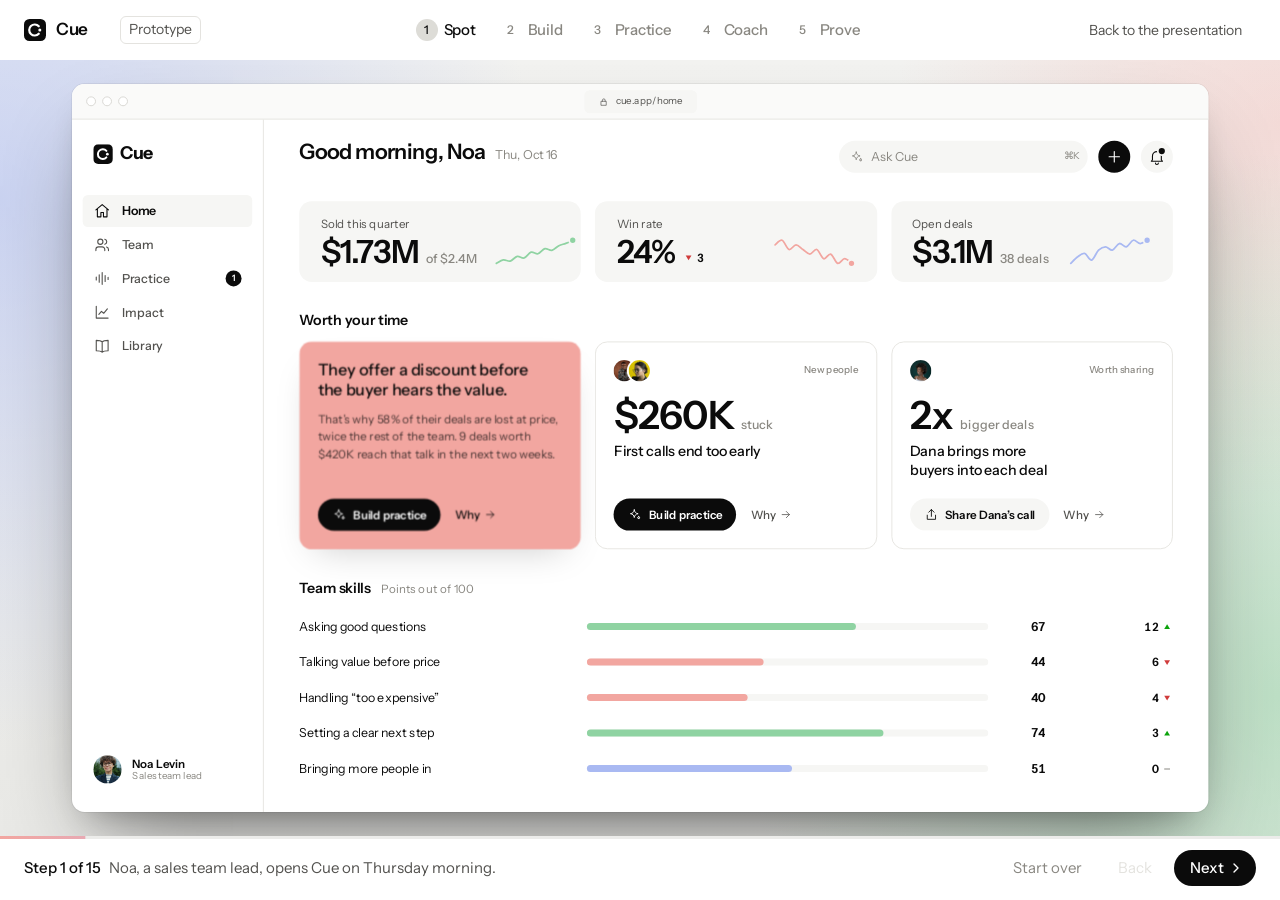
==== commit 88bd35b2: "Insight page: clearer lost-at-price card, varied clip lengths - "Deals lost when price comes up": ea" ====
--- a/prototype.html
+++ b/prototype.html
@@ -12,7 +12,7 @@
   <link rel="stylesheet" href="https://fonts.googleapis.com/css2?family=Material+Symbols+Outlined:opsz,wght,FILL,GRAD@20..24,400,0,0&display=block">
   <link rel="stylesheet" href="css/tokens.css?v=8">
   <link rel="stylesheet" href="css/v2.css?v=114">
-  <link rel="stylesheet" href="css/app.css?v=87">
+  <link rel="stylesheet" href="css/app.css?v=88">
 </head>
 <body class="proto-page">
   <svg width="0" height="0" style="position:absolute" aria-hidden="true">
@@ -59,7 +59,7 @@
 
   <script src="js/icons.js?v=8"></script>
   <script src="js/charts.js?v=7"></script>
-  <script src="js/app.js?v=103"></script>
+  <script src="js/app.js?v=105"></script>
   <script>
     /* Opened from Present mode: going back returns to the slide, still presenting */
     (function () {
--- a/css/app.css
+++ b/css/app.css
@@ -512,6 +512,9 @@
 .cue-vs { display: flex; flex-direction: column; gap: var(--space-3); }
 .cue-vs-row { display: flex; align-items: center; gap: var(--space-3); }
 .cue-vs-name { width: 96px; flex: none; font-size: var(--text-md); color: var(--color-ink-2); }
+/* The faces of who each bar is about, in a column of their own so the names line up */
+.cue-vs-faces { width: 76px; flex: none; display: flex; }
+.cue-vs-faces + .cue-vs-name { width: 72px; }
 .cue-vs-row.is-focus .cue-vs-name { color: var(--color-ink); font-weight: 500; }
 .cue-vs-bar { flex: 1; display: flex; }
 .cue-vs-bar i { display: block; height: 10px; width: var(--value); border-radius: 5px; background: var(--viz-base); transform-origin: left; animation: cue-grow var(--duration-slow) var(--ease-out) both; animation-delay: calc(200ms + var(--i, 0) * 120ms); }
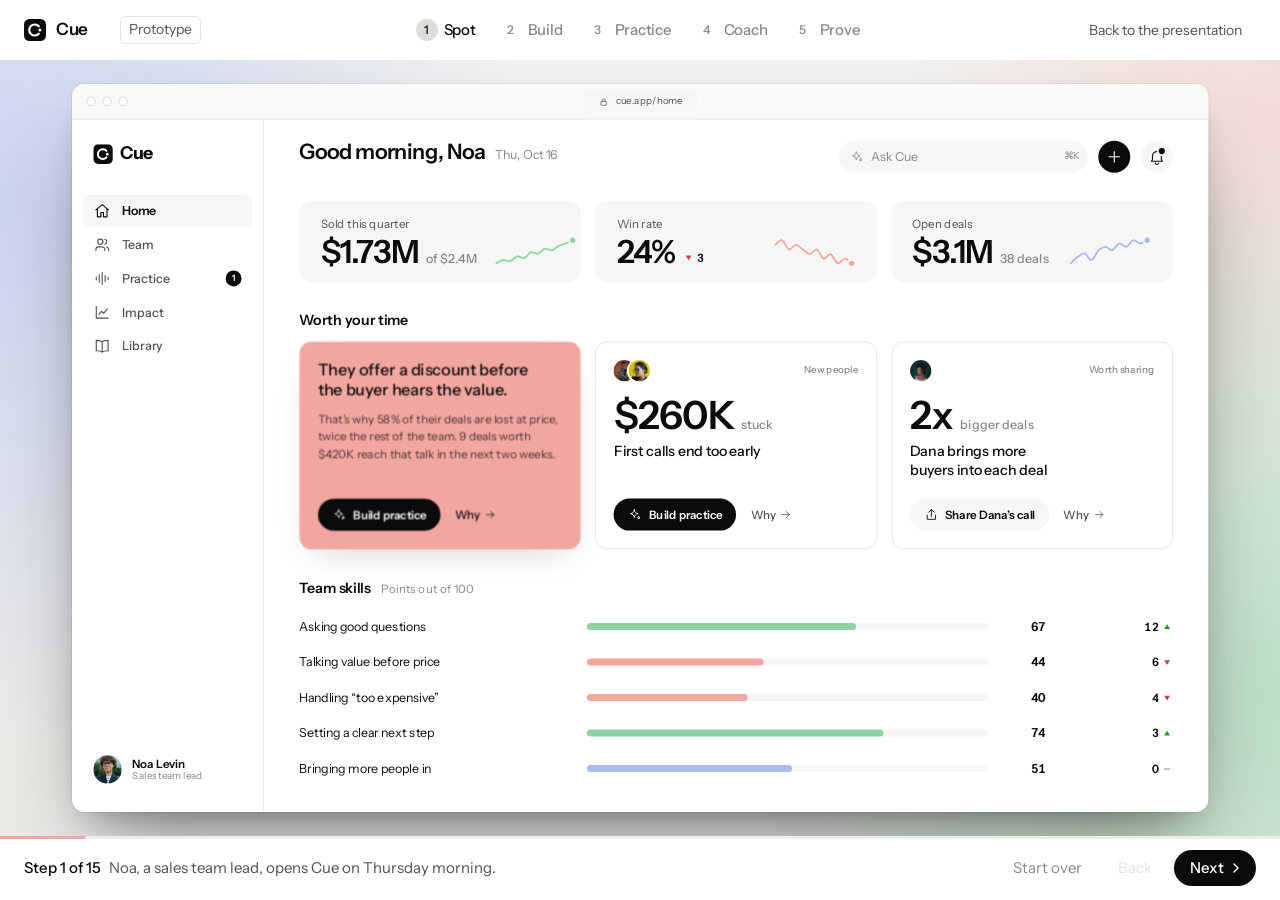
==== commit 47799901: "Insight page: the compare card is about who loses at price Title "Who loses deals at price", note "T" ====
--- a/prototype.html
+++ b/prototype.html
@@ -59,7 +59,7 @@
 
   <script src="js/icons.js?v=8"></script>
   <script src="js/charts.js?v=7"></script>
-  <script src="js/app.js?v=105"></script>
+  <script src="js/app.js?v=106"></script>
   <script>
     /* Opened from Present mode: going back returns to the slide, still presenting */
     (function () {
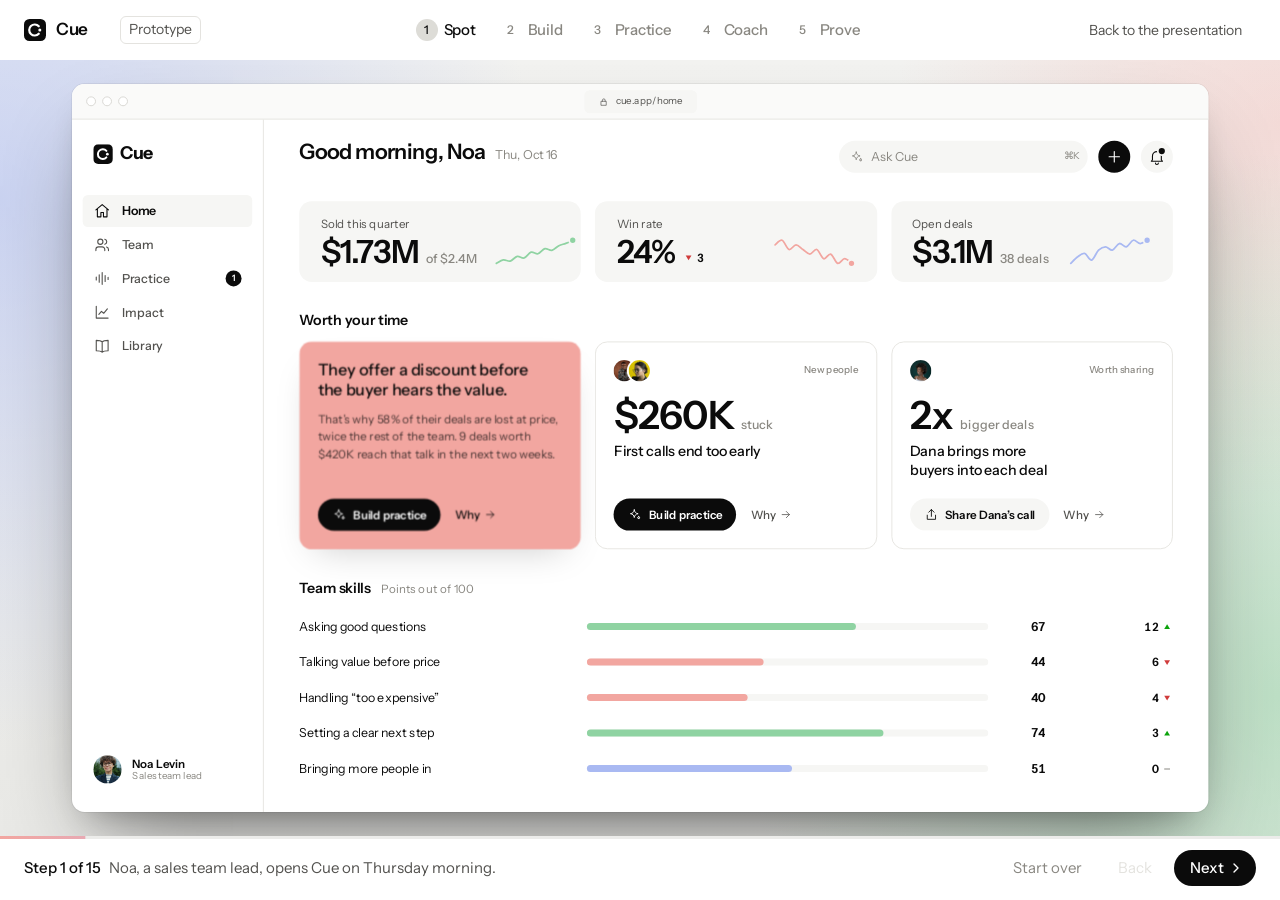
==== commit 44cfd685: "Prototype tooltips: one style, below with an arrow, flipping when needed Every tooltip matches the t" ====
--- a/prototype.html
+++ b/prototype.html
@@ -12,7 +12,7 @@
   <link rel="stylesheet" href="https://fonts.googleapis.com/css2?family=Material+Symbols+Outlined:opsz,wght,FILL,GRAD@20..24,400,0,0&display=block">
   <link rel="stylesheet" href="css/tokens.css?v=8">
   <link rel="stylesheet" href="css/v2.css?v=114">
-  <link rel="stylesheet" href="css/app.css?v=88">
+  <link rel="stylesheet" href="css/app.css?v=90">
 </head>
 <body class="proto-page">
   <svg width="0" height="0" style="position:absolute" aria-hidden="true">
@@ -59,7 +59,7 @@
 
   <script src="js/icons.js?v=8"></script>
   <script src="js/charts.js?v=7"></script>
-  <script src="js/app.js?v=106"></script>
+  <script src="js/app.js?v=107"></script>
   <script>
     /* Opened from Present mode: going back returns to the slide, still presenting */
     (function () {
--- a/css/app.css
+++ b/css/app.css
@@ -171,8 +171,8 @@
 .cue-icon-btn--primary { background: var(--color-ink); color: var(--color-paper); }
 .cue-icon-btn--primary:hover { background: #2a2a28; }
 /* In the top bar, the label opens below the button, centered */
-.cue-topbar .cue-icon-btn[data-tip]::after { left: 50%; bottom: auto; top: calc(100% + 8px); transform: translate(-50%, -4px); }
-.cue-topbar .cue-icon-btn[data-tip]:hover::after { transform: translate(-50%, 0); }
+.cue-topbar .cue-icon-btn[data-tip]::after, .cue-topbar .cue-icon-btn[data-tip]::before { left: 50%; transform: translate(-50%, -4px); }
+.cue-topbar .cue-icon-btn[data-tip]:hover::after, .cue-topbar .cue-icon-btn[data-tip]:hover::before { transform: translate(-50%, 0); }
 /* The 3 dots menu: the same menu as the dropdowns, aligned to the button's right edge */
 .cue-more { position: relative; display: inline-flex; }
 .cue-more > .cue-icon-btn svg { stroke-width: 2.6; }
@@ -183,13 +183,29 @@
 .cue-more-sep { height: 1px; margin: 4px 6px; background: var(--color-line); }
 .cue-icon-btn .cue-dot { position: absolute; top: 8px; right: 9px; width: 7px; height: 7px; border-radius: 50%; background: var(--color-ink); box-shadow: 0 0 0 2px var(--color-paper-2); }
 
-/* Hover tooltip (CSS only) */
+/* Hover tooltip (CSS only). Like the team average one: it hangs below what it describes,
+   with a small arrow pointing up at it */
 [data-tip] { position: relative; }
+[data-tip]:not(.cue-row)::before {
+  content: "";
+  position: absolute;
+  left: 16px;
+  top: calc(100% + 3px);
+  border: 5px solid transparent;
+  border-top: 0;
+  border-bottom-color: var(--color-ink);
+  pointer-events: none;
+  opacity: 0;
+  transform: translateY(-4px);
+  transition: opacity var(--duration-fast), transform var(--duration-fast);
+  z-index: 4;
+}
+[data-tip]:hover::before { opacity: 1; transform: none; }
 [data-tip]::after {
   content: attr(data-tip);
   position: absolute;
   left: 0;
-  bottom: calc(100% + 8px);
+  top: calc(100% + 8px);
   padding: 6px 10px;
   border-radius: var(--radius-sm);
   background: var(--color-ink);
@@ -200,11 +216,15 @@
   white-space: nowrap;
   pointer-events: none;
   opacity: 0;
-  transform: translateY(4px);
+  transform: translateY(-4px);
   transition: opacity var(--duration-fast), transform var(--duration-fast);
   z-index: 4;
 }
 [data-tip]:hover::after { opacity: 1; transform: none; }
+/* No room below: the same tooltip opens above, its arrow pointing down */
+[data-tip].tip-up::after { top: auto; bottom: calc(100% + 8px); transform: translateY(4px); }
+[data-tip].tip-up:not(.cue-row)::before { top: auto; bottom: calc(100% + 3px); border-bottom: 0; border-top: 5px solid var(--color-ink); transform: translateY(4px); }
+[data-tip].tip-up:hover::after, [data-tip].tip-up:hover::before { transform: none; }
 
 /* Stats: label and number by default, the sparkline and detail on hover */
 .cue-stats { display: flex; gap: var(--space-4); }
@@ -646,6 +666,7 @@
 
 /* The rep brief: one short text in sections, editable as a whole */
 .cue-panel-head .cue-card-note[data-tip]::after { left: auto; right: 0; }
+.cue-panel-head .cue-card-note[data-tip]::before { left: auto; right: 16px; }
 
 /* Dropdowns: a button, and a small menu under it while open */
 .cue-dd { position: relative; display: inline-flex; }
@@ -1101,8 +1122,11 @@
 .cue-pin span { position: absolute; top: 24px; left: 50%; transform: translateX(-50%); font-size: var(--text-xs); font-weight: 600; color: var(--color-ink); white-space: nowrap; }
 .cue-pin.is-playing { animation: cue-pin-pulse 900ms ease-in-out infinite; }
 @keyframes cue-pin-pulse { 50% { box-shadow: 0 0 0 3px var(--color-paper), 0 0 0 8px color-mix(in srgb, var(--c) 40%, transparent); } }
-.cue-pin[data-tip]::after { left: 50%; transform: translate(-50%, 4px); white-space: normal; width: 260px; }
-.cue-pin[data-tip]:hover::after { transform: translate(-50%, 0); }
+.cue-pin[data-tip]::after { left: 50%; transform: translate(-50%, -4px); white-space: normal; width: 260px; }
+.cue-pin[data-tip]::before { left: 50%; transform: translate(-50%, -4px); }
+.cue-pin[data-tip]:hover::after, .cue-pin[data-tip]:hover::before { transform: translate(-50%, 0); }
+.cue-pin[data-tip].tip-up::after, .cue-pin[data-tip].tip-up::before { transform: translate(-50%, 4px); }
+.cue-pin[data-tip].tip-up:hover::after, .cue-pin[data-tip].tip-up:hover::before { transform: translate(-50%, 0); }
 .cue-timeline-axis { display: flex; justify-content: space-between; margin-top: 10px; font-size: var(--text-xs); color: var(--color-ink-3); font-variant-numeric: tabular-nums; }
 
 /* ----- Screen 10: Sam's home ----- */
@@ -1117,6 +1141,7 @@
 .cue-day b { font-size: var(--text-xl); font-weight: 600; letter-spacing: var(--tracking-snug); }
 .cue-ready { display: inline-flex; align-items: center; gap: 4px; height: 28px; padding: 0 10px; border-radius: var(--radius-pill); background: var(--color-up-soft); color: var(--color-up); font-size: var(--text-sm); font-weight: 600; }
 .cue-ready[data-tip]::after { left: auto; right: 0; }
+.cue-ready[data-tip]::before { left: auto; right: 16px; }
 .cue-btn--sm { height: 30px; padding: 0 12px; font-size: var(--text-sm); }
 .cue-btn--sm .cue-ic { width: 14px; height: 14px; }
 .cue-row-quiet { font-size: var(--text-sm); color: var(--color-ink-3); }
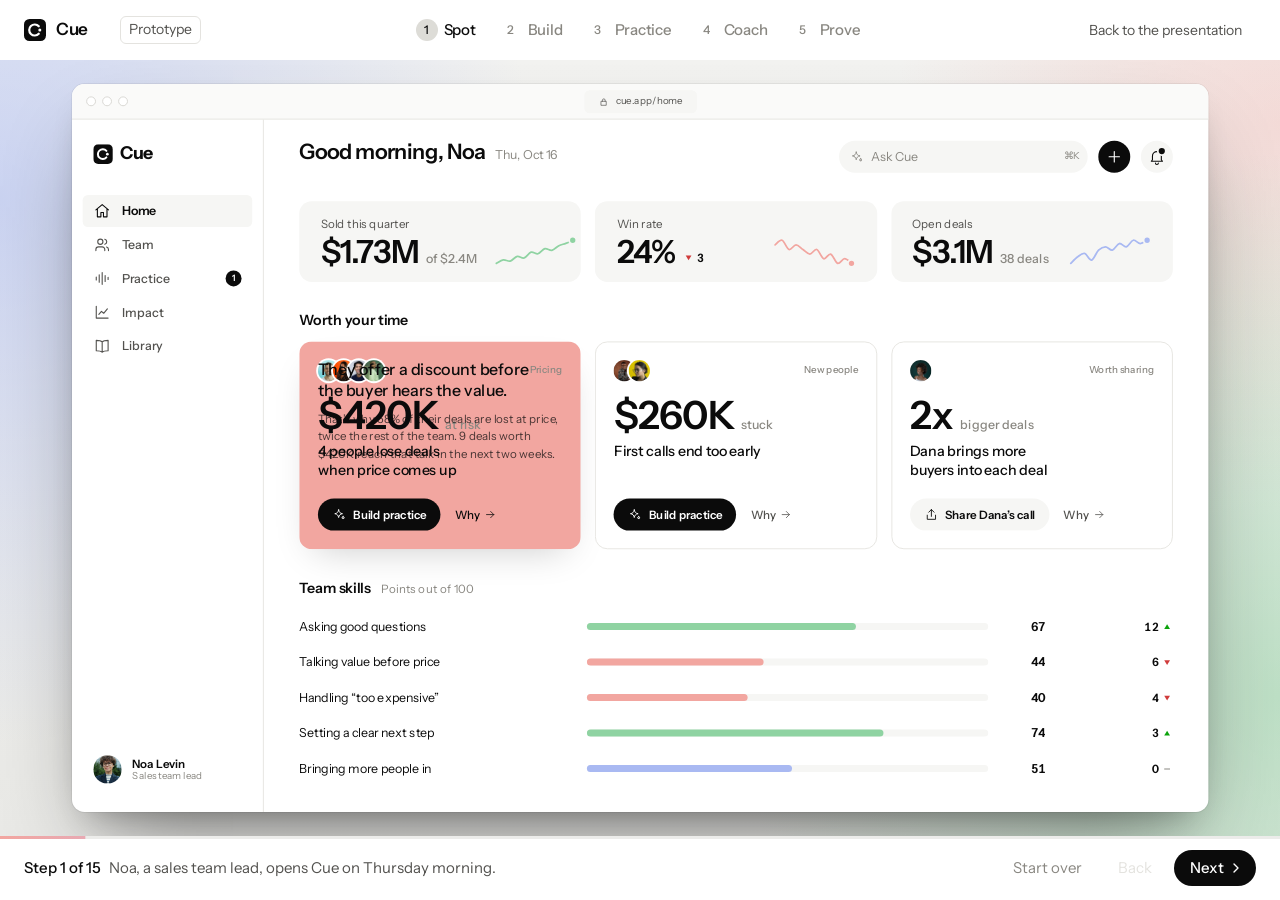
==== commit 40e4547a: "Tooltips: pinned under their sentences, wrapping, clean arrows - Scorecard tips on steps 4 and 7 han" ====
--- a/prototype.html
+++ b/prototype.html
@@ -12,7 +12,7 @@
   <link rel="stylesheet" href="https://fonts.googleapis.com/css2?family=Material+Symbols+Outlined:opsz,wght,FILL,GRAD@20..24,400,0,0&display=block">
   <link rel="stylesheet" href="css/tokens.css?v=8">
   <link rel="stylesheet" href="css/v2.css?v=114">
-  <link rel="stylesheet" href="css/app.css?v=90">
+  <link rel="stylesheet" href="css/app.css?v=94">
 </head>
 <body class="proto-page">
   <svg width="0" height="0" style="position:absolute" aria-hidden="true">
@@ -59,7 +59,7 @@
 
   <script src="js/icons.js?v=8"></script>
   <script src="js/charts.js?v=7"></script>
-  <script src="js/app.js?v=107"></script>
+  <script src="js/app.js?v=112"></script>
   <script>
     /* Opened from Present mode: going back returns to the slide, still presenting */
     (function () {
--- a/css/app.css
+++ b/css/app.css
@@ -213,7 +213,9 @@
   font-size: var(--text-xs);
   font-weight: 500;
   line-height: 1.4;
-  white-space: nowrap;
+  width: max-content;
+  max-width: 320px;
+  white-space: normal;
   pointer-events: none;
   opacity: 0;
   transform: translateY(-4px);
@@ -640,9 +642,10 @@
 .cue-editable { border-radius: var(--radius-xs); outline: none; transition: background var(--duration-fast), box-shadow var(--duration-fast); cursor: text; }
 .cue-editable:hover { background: var(--color-paper-2); box-shadow: 0 0 0 4px var(--color-paper-2); }
 .cue-editable:focus { background: var(--color-paper); box-shadow: 0 0 0 1px var(--color-ink-3), 0 0 0 4px var(--color-paper-2); }
-.cue-score { margin: 0; padding: 0; list-style: none; counter-reset: s; display: flex; flex-direction: column; }
-.cue-score li { counter-increment: s; display: flex; align-items: center; gap: var(--space-3); min-height: 40px; }
-.cue-score li::before { content: counter(s); width: 20px; flex: none; font-size: var(--text-xs); color: var(--color-ink-3); font-variant-numeric: tabular-nums; }
+.cue-score { margin: 0; padding: 0; list-style: none; display: flex; flex-direction: column; }
+.cue-score li { display: flex; align-items: center; gap: var(--space-3); min-height: 40px; }
+/* The line number is a real element, so the tooltip's arrow can use the line's ::before */
+.cue-score-n { width: 20px; flex: none; font-size: var(--text-xs); color: var(--color-ink-3); font-variant-numeric: tabular-nums; }
 .cue-score li .cue-editable { flex: 0 1 auto; }
 
 /* ----- The draft: calm panels, values you can touch ----- */
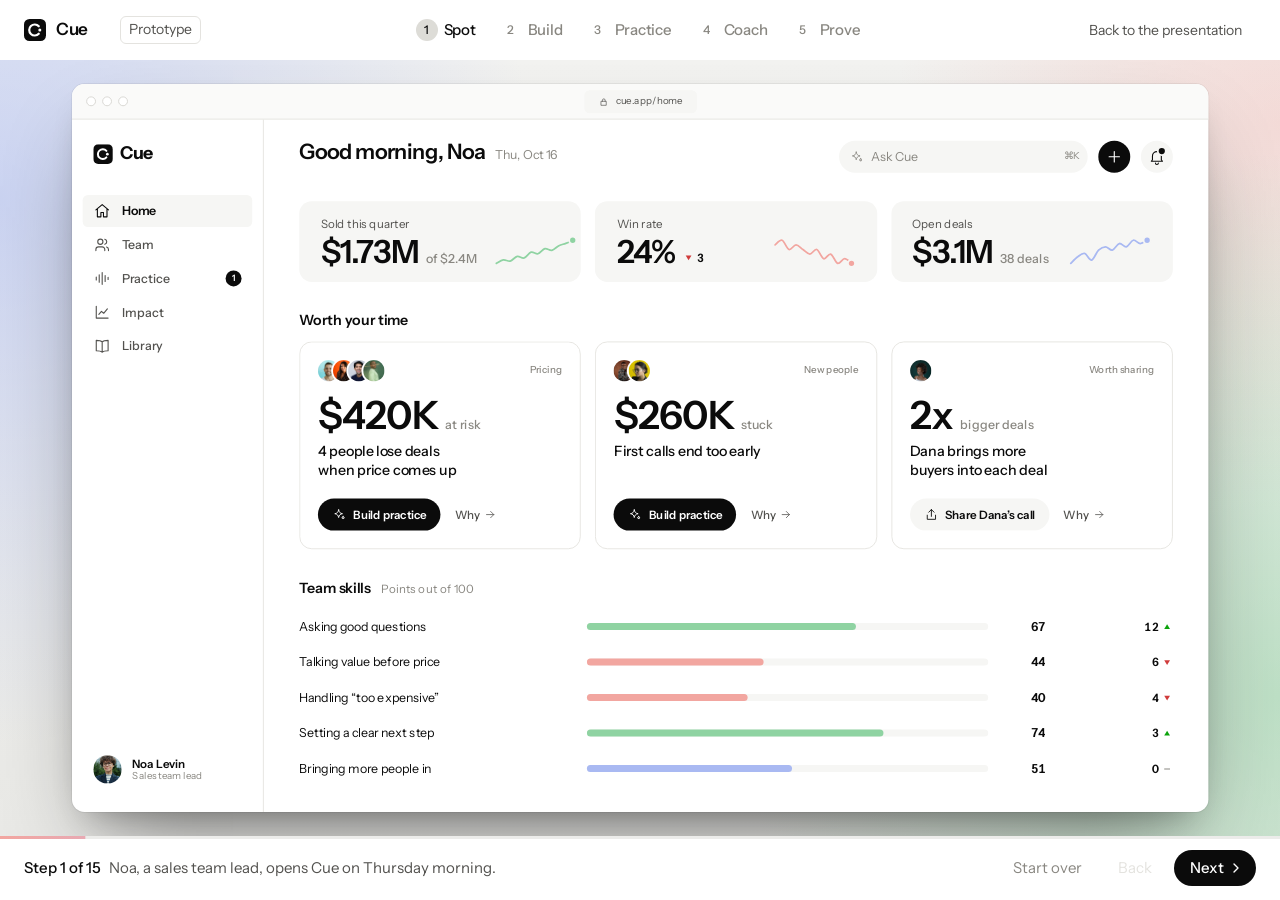
==== commit b9331780: "Tooltips open above what they describe, pointing down at it - Every tooltip, the team average one in" ====
--- a/prototype.html
+++ b/prototype.html
@@ -12,7 +12,7 @@
   <link rel="stylesheet" href="https://fonts.googleapis.com/css2?family=Material+Symbols+Outlined:opsz,wght,FILL,GRAD@20..24,400,0,0&display=block">
   <link rel="stylesheet" href="css/tokens.css?v=8">
   <link rel="stylesheet" href="css/v2.css?v=114">
-  <link rel="stylesheet" href="css/app.css?v=94">
+  <link rel="stylesheet" href="css/app.css?v=96">
 </head>
 <body class="proto-page">
   <svg width="0" height="0" style="position:absolute" aria-hidden="true">
@@ -59,7 +59,7 @@
 
   <script src="js/icons.js?v=8"></script>
   <script src="js/charts.js?v=7"></script>
-  <script src="js/app.js?v=112"></script>
+  <script src="js/app.js?v=113"></script>
   <script>
     /* Opened from Present mode: going back returns to the slide, still presenting */
     (function () {
--- a/css/app.css
+++ b/css/app.css
@@ -171,7 +171,9 @@
 .cue-icon-btn--primary { background: var(--color-ink); color: var(--color-paper); }
 .cue-icon-btn--primary:hover { background: #2a2a28; }
 /* In the top bar, the label opens below the button, centered */
-.cue-topbar .cue-icon-btn[data-tip]::after, .cue-topbar .cue-icon-btn[data-tip]::before { left: 50%; transform: translate(-50%, -4px); }
+/* In the top bar there's no room above, so its label opens below, centered */
+.cue-topbar .cue-icon-btn[data-tip]::after { left: 50%; bottom: auto; top: calc(100% + 8px); transform: translate(-50%, -4px); }
+.cue-topbar .cue-icon-btn[data-tip]::before { left: 50%; bottom: auto; top: calc(100% + 3px); border-top: 0; border-bottom: 5px solid var(--color-ink); transform: translate(-50%, -4px); }
 .cue-topbar .cue-icon-btn[data-tip]:hover::after, .cue-topbar .cue-icon-btn[data-tip]:hover::before { transform: translate(-50%, 0); }
 /* The 3 dots menu: the same menu as the dropdowns, aligned to the button's right edge */
 .cue-more { position: relative; display: inline-flex; }
@@ -183,20 +185,19 @@
 .cue-more-sep { height: 1px; margin: 4px 6px; background: var(--color-line); }
 .cue-icon-btn .cue-dot { position: absolute; top: 8px; right: 9px; width: 7px; height: 7px; border-radius: 50%; background: var(--color-ink); box-shadow: 0 0 0 2px var(--color-paper-2); }
 
-/* Hover tooltip (CSS only). Like the team average one: it hangs below what it describes,
-   with a small arrow pointing up at it */
+/* Hover tooltip (CSS only). It sits above what it describes, with a small arrow pointing down at it */
 [data-tip] { position: relative; }
 [data-tip]:not(.cue-row)::before {
   content: "";
   position: absolute;
   left: 16px;
-  top: calc(100% + 3px);
+  bottom: calc(100% + 3px);
   border: 5px solid transparent;
-  border-top: 0;
-  border-bottom-color: var(--color-ink);
+  border-bottom: 0;
+  border-top-color: var(--color-ink);
   pointer-events: none;
   opacity: 0;
-  transform: translateY(-4px);
+  transform: translateY(4px);
   transition: opacity var(--duration-fast), transform var(--duration-fast);
   z-index: 4;
 }
@@ -205,7 +206,7 @@
   content: attr(data-tip);
   position: absolute;
   left: 0;
-  top: calc(100% + 8px);
+  bottom: calc(100% + 8px);
   padding: 6px 10px;
   border-radius: var(--radius-sm);
   background: var(--color-ink);
@@ -218,15 +219,21 @@
   white-space: normal;
   pointer-events: none;
   opacity: 0;
-  transform: translateY(-4px);
+  transform: translateY(4px);
   transition: opacity var(--duration-fast), transform var(--duration-fast);
   z-index: 4;
 }
 [data-tip]:hover::after { opacity: 1; transform: none; }
-/* No room below: the same tooltip opens above, its arrow pointing down */
-[data-tip].tip-up::after { top: auto; bottom: calc(100% + 8px); transform: translateY(4px); }
-[data-tip].tip-up:not(.cue-row)::before { top: auto; bottom: calc(100% + 3px); border-bottom: 0; border-top: 5px solid var(--color-ink); transform: translateY(4px); }
-[data-tip].tip-up:hover::after, [data-tip].tip-up:hover::before { transform: none; }
+/* No room above: the same tooltip opens below, its arrow pointing up */
+[data-tip].tip-down::after { bottom: auto; top: calc(100% + 8px); transform: translateY(-4px); }
+[data-tip].tip-down:not(.cue-row)::before { bottom: auto; top: calc(100% + 3px); border-top: 0; border-bottom: 5px solid var(--color-ink); transform: translateY(-4px); }
+[data-tip].tip-down:hover::after, [data-tip].tip-down:hover::before { transform: none; }
+/* Lines in a list: the tip starts where the sentence starts, not at the line number or dot,
+   and sits close to the words, its arrow just above them */
+.cue-score li[data-tip]::after { left: 32px; bottom: 100%; }
+.cue-score li[data-tip]::before { left: 48px; bottom: calc(100% - 5px); }
+.cue-wrow[data-tip]::after { left: 30px; bottom: calc(100% - 1px); }
+.cue-wrow[data-tip]::before { left: 46px; bottom: calc(100% - 6px); }
 
 /* Stats: label and number by default, the sparkline and detail on hover */
 .cue-stats { display: flex; gap: var(--space-4); }
@@ -1125,11 +1132,11 @@
 .cue-pin span { position: absolute; top: 24px; left: 50%; transform: translateX(-50%); font-size: var(--text-xs); font-weight: 600; color: var(--color-ink); white-space: nowrap; }
 .cue-pin.is-playing { animation: cue-pin-pulse 900ms ease-in-out infinite; }
 @keyframes cue-pin-pulse { 50% { box-shadow: 0 0 0 3px var(--color-paper), 0 0 0 8px color-mix(in srgb, var(--c) 40%, transparent); } }
-.cue-pin[data-tip]::after { left: 50%; transform: translate(-50%, -4px); white-space: normal; width: 260px; }
-.cue-pin[data-tip]::before { left: 50%; transform: translate(-50%, -4px); }
+.cue-pin[data-tip]::after { left: 50%; transform: translate(-50%, 4px); white-space: normal; width: 260px; }
+.cue-pin[data-tip]::before { left: 50%; transform: translate(-50%, 4px); }
 .cue-pin[data-tip]:hover::after, .cue-pin[data-tip]:hover::before { transform: translate(-50%, 0); }
-.cue-pin[data-tip].tip-up::after, .cue-pin[data-tip].tip-up::before { transform: translate(-50%, 4px); }
-.cue-pin[data-tip].tip-up:hover::after, .cue-pin[data-tip].tip-up:hover::before { transform: translate(-50%, 0); }
+.cue-pin[data-tip].tip-down::after, .cue-pin[data-tip].tip-down::before { transform: translate(-50%, -4px); }
+.cue-pin[data-tip].tip-down:hover::after, .cue-pin[data-tip].tip-down:hover::before { transform: translate(-50%, 0); }
 .cue-timeline-axis { display: flex; justify-content: space-between; margin-top: 10px; font-size: var(--text-xs); color: var(--color-ink-3); font-variant-numeric: tabular-nums; }
 
 /* ----- Screen 10: Sam's home ----- */
@@ -1199,10 +1206,10 @@
 .cue-myskill-bar { position: relative; flex: 1; height: 8px; border-radius: 4px; background: var(--color-paper-2); }
 .cue-myskill-bar i { position: absolute; inset: 0 auto 0 0; width: var(--value); border-radius: 4px; background: color-mix(in srgb, var(--person-sam) 45%, white); transform-origin: left; animation: cue-grow var(--duration-slow) var(--ease-out) both; animation-delay: calc(300ms + var(--i, 0) * 80ms); }
 .cue-myskill-bar em { position: absolute; top: -3px; bottom: -3px; left: var(--team); width: 2px; margin-left: -1px; border-radius: 1px; background: var(--color-ink-3); }
-/* The team average tooltip hangs from the team mark, so it points at what it describes */
-.cue-myskill-bar em::before, .cue-myskill-bar em::after { position: absolute; left: 50%; opacity: 0; pointer-events: none; transform: translate(-50%, -4px); transition: opacity var(--duration-fast), transform var(--duration-fast); z-index: 4; }
-.cue-myskill-bar em::before { content: ''; top: calc(100% + 3px); border: 5px solid transparent; border-top: 0; border-bottom-color: var(--color-ink); }
-.cue-myskill-bar em::after { content: attr(data-team-tip); top: calc(100% + 8px); padding: 6px 10px; border-radius: var(--radius-sm); background: var(--color-ink); color: var(--color-paper); font-size: var(--text-xs); font-style: normal; font-weight: 500; line-height: 1.4; white-space: nowrap; }
+/* The team average tooltip sits above the team mark, pointing down at it, like every other tooltip */
+.cue-myskill-bar em::before, .cue-myskill-bar em::after { position: absolute; left: 50%; opacity: 0; pointer-events: none; transform: translate(-50%, 4px); transition: opacity var(--duration-fast), transform var(--duration-fast); z-index: 4; }
+.cue-myskill-bar em::before { content: ''; bottom: calc(100% + 3px); border: 5px solid transparent; border-bottom: 0; border-top-color: var(--color-ink); }
+.cue-myskill-bar em::after { content: attr(data-team-tip); bottom: calc(100% + 8px); padding: 6px 10px; border-radius: var(--radius-sm); background: var(--color-ink); color: var(--color-paper); font-size: var(--text-xs); font-style: normal; font-weight: 500; line-height: 1.4; white-space: nowrap; }
 .cue-myskill:hover .cue-myskill-bar em::before, .cue-myskill:hover .cue-myskill-bar em::after { opacity: 1; transform: translate(-50%, 0); }
 
 /* ===== Coach and Prove (screens 11 to 15) ===== */
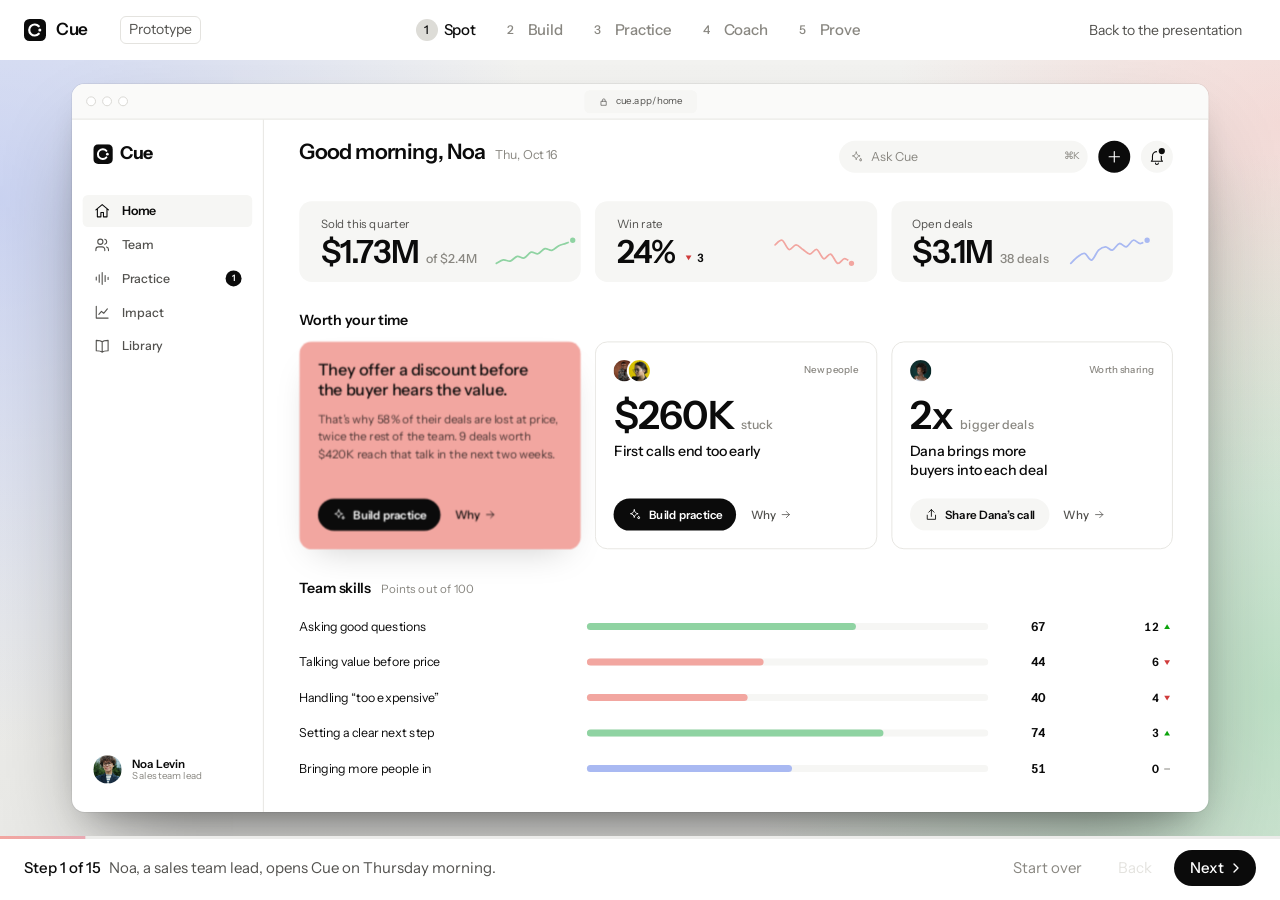
==== commit cbef03da: "Tooltips: one font everywhere, score tips on their sentence - Every tooltip uses the page font, left" ====
--- a/prototype.html
+++ b/prototype.html
@@ -12,7 +12,7 @@
   <link rel="stylesheet" href="https://fonts.googleapis.com/css2?family=Material+Symbols+Outlined:opsz,wght,FILL,GRAD@20..24,400,0,0&display=block">
   <link rel="stylesheet" href="css/tokens.css?v=8">
   <link rel="stylesheet" href="css/v2.css?v=114">
-  <link rel="stylesheet" href="css/app.css?v=96">
+  <link rel="stylesheet" href="css/app.css?v=100">
 </head>
 <body class="proto-page">
   <svg width="0" height="0" style="position:absolute" aria-hidden="true">
--- a/css/app.css
+++ b/css/app.css
@@ -211,9 +211,12 @@
   border-radius: var(--radius-sm);
   background: var(--color-ink);
   color: var(--color-paper);
+  font-family: var(--font-sans);
   font-size: var(--text-xs);
   font-weight: 500;
   line-height: 1.4;
+  letter-spacing: 0;
+  text-align: left;
   width: max-content;
   max-width: 320px;
   white-space: normal;
@@ -228,6 +231,10 @@
 [data-tip].tip-down::after { bottom: auto; top: calc(100% + 8px); transform: translateY(-4px); }
 [data-tip].tip-down:not(.cue-row)::before { bottom: auto; top: calc(100% + 3px); border-top: 0; border-bottom: 5px solid var(--color-ink); transform: translateY(-4px); }
 [data-tip].tip-down:hover::after, [data-tip].tip-down:hover::before { transform: none; }
+/* Your scores (feedback): each line's tip sits right above its sentence, like the scorecard lines */
+.cue-row.cue-row--score[data-tip]::after { left: 8px; right: auto; bottom: calc(100% - 7px); }
+.cue-row--score[data-tip]::before { content: ""; position: absolute; left: 24px; bottom: calc(100% - 12px); border: 5px solid transparent; border-bottom: 0; border-top-color: var(--color-ink); pointer-events: none; opacity: 0; transform: translateY(4px); transition: opacity var(--duration-fast), transform var(--duration-fast); z-index: 4; }
+.cue-row--score[data-tip]:hover::before { opacity: 1; transform: none; }
 /* Lines in a list: the tip starts where the sentence starts, not at the line number or dot,
    and sits close to the words, its arrow just above them */
 .cue-score li[data-tip]::after { left: 32px; bottom: 100%; }
@@ -1127,12 +1134,11 @@
 .cue-timeline-wave { position: absolute; inset: 8px 0; display: flex; align-items: center; gap: 2px; }
 .cue-timeline-wave i { flex: 1; border-radius: 2px; background: var(--viz-base); transform-origin: center; animation: cue-grow-y 700ms var(--ease-out) both; }
 @keyframes cue-grow-y { from { transform: scaleY(0); } to { transform: scaleY(1); } }
-.cue-pin { position: absolute; top: 50%; left: var(--x); width: 18px; height: 18px; margin: -9px 0 0 -9px; padding: 0; border: 0; border-radius: 50%; background: var(--c); box-shadow: 0 0 0 3px var(--color-paper); cursor: pointer; transition: transform var(--duration-fast) var(--ease-out); }
-.cue-pin:hover { transform: scale(1.25); }
+.cue-pin { position: absolute; top: 50%; left: var(--x); width: 18px; height: 18px; margin: -9px 0 0 -9px; padding: 0; border: 0; border-radius: 50%; background: var(--c); box-shadow: 0 0 0 3px var(--color-paper); cursor: pointer; transition: box-shadow var(--duration-fast) var(--ease-out); }
 .cue-pin span { position: absolute; top: 24px; left: 50%; transform: translateX(-50%); font-size: var(--text-xs); font-weight: 600; color: var(--color-ink); white-space: nowrap; }
 .cue-pin.is-playing { animation: cue-pin-pulse 900ms ease-in-out infinite; }
 @keyframes cue-pin-pulse { 50% { box-shadow: 0 0 0 3px var(--color-paper), 0 0 0 8px color-mix(in srgb, var(--c) 40%, transparent); } }
-.cue-pin[data-tip]::after { left: 50%; transform: translate(-50%, 4px); white-space: normal; width: 260px; }
+.cue-pin[data-tip]::after { left: 50%; transform: translate(-50%, 4px); max-width: 260px; }
 .cue-pin[data-tip]::before { left: 50%; transform: translate(-50%, 4px); }
 .cue-pin[data-tip]:hover::after, .cue-pin[data-tip]:hover::before { transform: translate(-50%, 0); }
 .cue-pin[data-tip].tip-down::after, .cue-pin[data-tip].tip-down::before { transform: translate(-50%, -4px); }
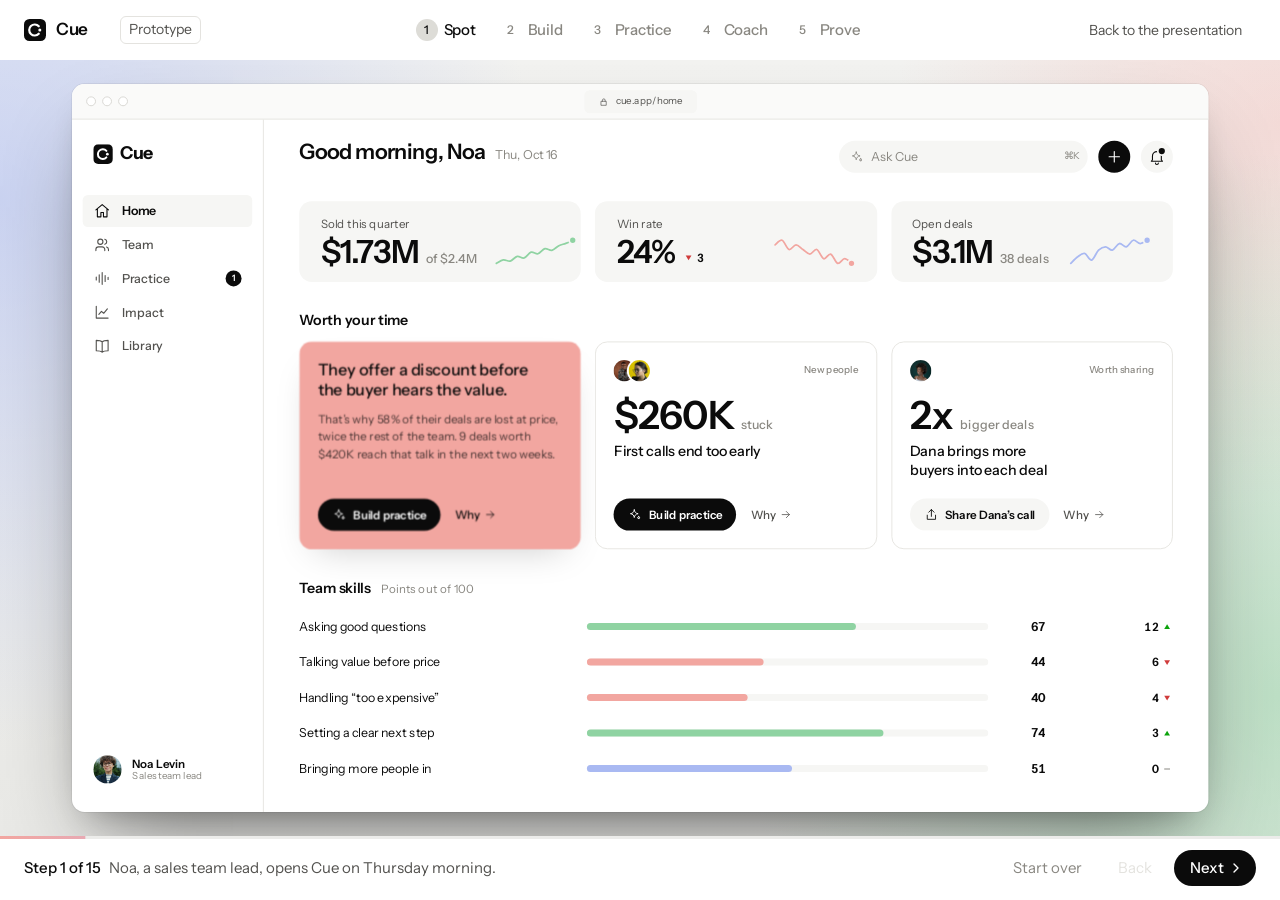
==== commit f0058f49: "Insight page: stronger Why, balanced columns; no roll-out button - Why shows all 4 reps, each with a" ====
--- a/prototype.html
+++ b/prototype.html
@@ -12,7 +12,7 @@
   <link rel="stylesheet" href="https://fonts.googleapis.com/css2?family=Material+Symbols+Outlined:opsz,wght,FILL,GRAD@20..24,400,0,0&display=block">
   <link rel="stylesheet" href="css/tokens.css?v=8">
   <link rel="stylesheet" href="css/v2.css?v=114">
-  <link rel="stylesheet" href="css/app.css?v=100">
+  <link rel="stylesheet" href="css/app.css?v=107">
 </head>
 <body class="proto-page">
   <svg width="0" height="0" style="position:absolute" aria-hidden="true">
@@ -59,7 +59,7 @@
 
   <script src="js/icons.js?v=8"></script>
   <script src="js/charts.js?v=7"></script>
-  <script src="js/app.js?v=113"></script>
+  <script src="js/app.js?v=120"></script>
   <script>
     /* Opened from Present mode: going back returns to the slide, still presenting */
     (function () {
--- a/css/app.css
+++ b/css/app.css
@@ -596,6 +596,8 @@
 .cue-moment-text { flex: 1; min-width: 0; display: flex; flex-direction: column; gap: 2px; }
 .cue-moment-text span { font-size: var(--text-xs); color: var(--color-ink-3); }
 .cue-moment-text b { font-size: var(--text-md); font-weight: 500; line-height: 1.35; }
+.cue-moment-go { flex: none; color: var(--color-ink-3); }
+.cue-moment-go:hover { color: var(--color-ink); }
 .cue-moment--good { margin-top: var(--space-1); padding-top: var(--space-2); border-top: 1px solid var(--color-line); }
 .cue-moment--good .cue-avatar { box-shadow: 0 0 0 2px var(--color-paper), 0 0 0 3.5px var(--person-dana); }
 /* Insight: Dana's moment is the answer, so it gets a soft green panel, like "Ready" */
@@ -1124,6 +1126,12 @@
 .cue-pill--pass { gap: 4px; background: var(--color-up-soft); color: var(--color-up); }
 .cue-col--even { flex: 1; }
 .cue-grid--fill { align-items: stretch; }
+/* Insight page: both columns end on the same line. The last card on the left (Why) grows down to the
+   bottom of the right column, and its quotes spread evenly over that height, so there's no empty block */
+.cue-grid--tall { align-items: stretch; }
+.cue-grid--tall > .cue-col:not(.cue-col--side) > .cue-card:last-child { flex: 1; }
+.cue-grid--tall > .cue-col:not(.cue-col--side) > .cue-card:last-child > .cue-rows { flex: 1; justify-content: space-between; }
+.cue-grid--tall .cue-who-row { min-height: 36px; }
 .cue-grid--fill .cue-persona { flex: 1; }
 .cue-row--score { min-height: 48px; }
 .cue-minibar--wide { width: 140px; }
